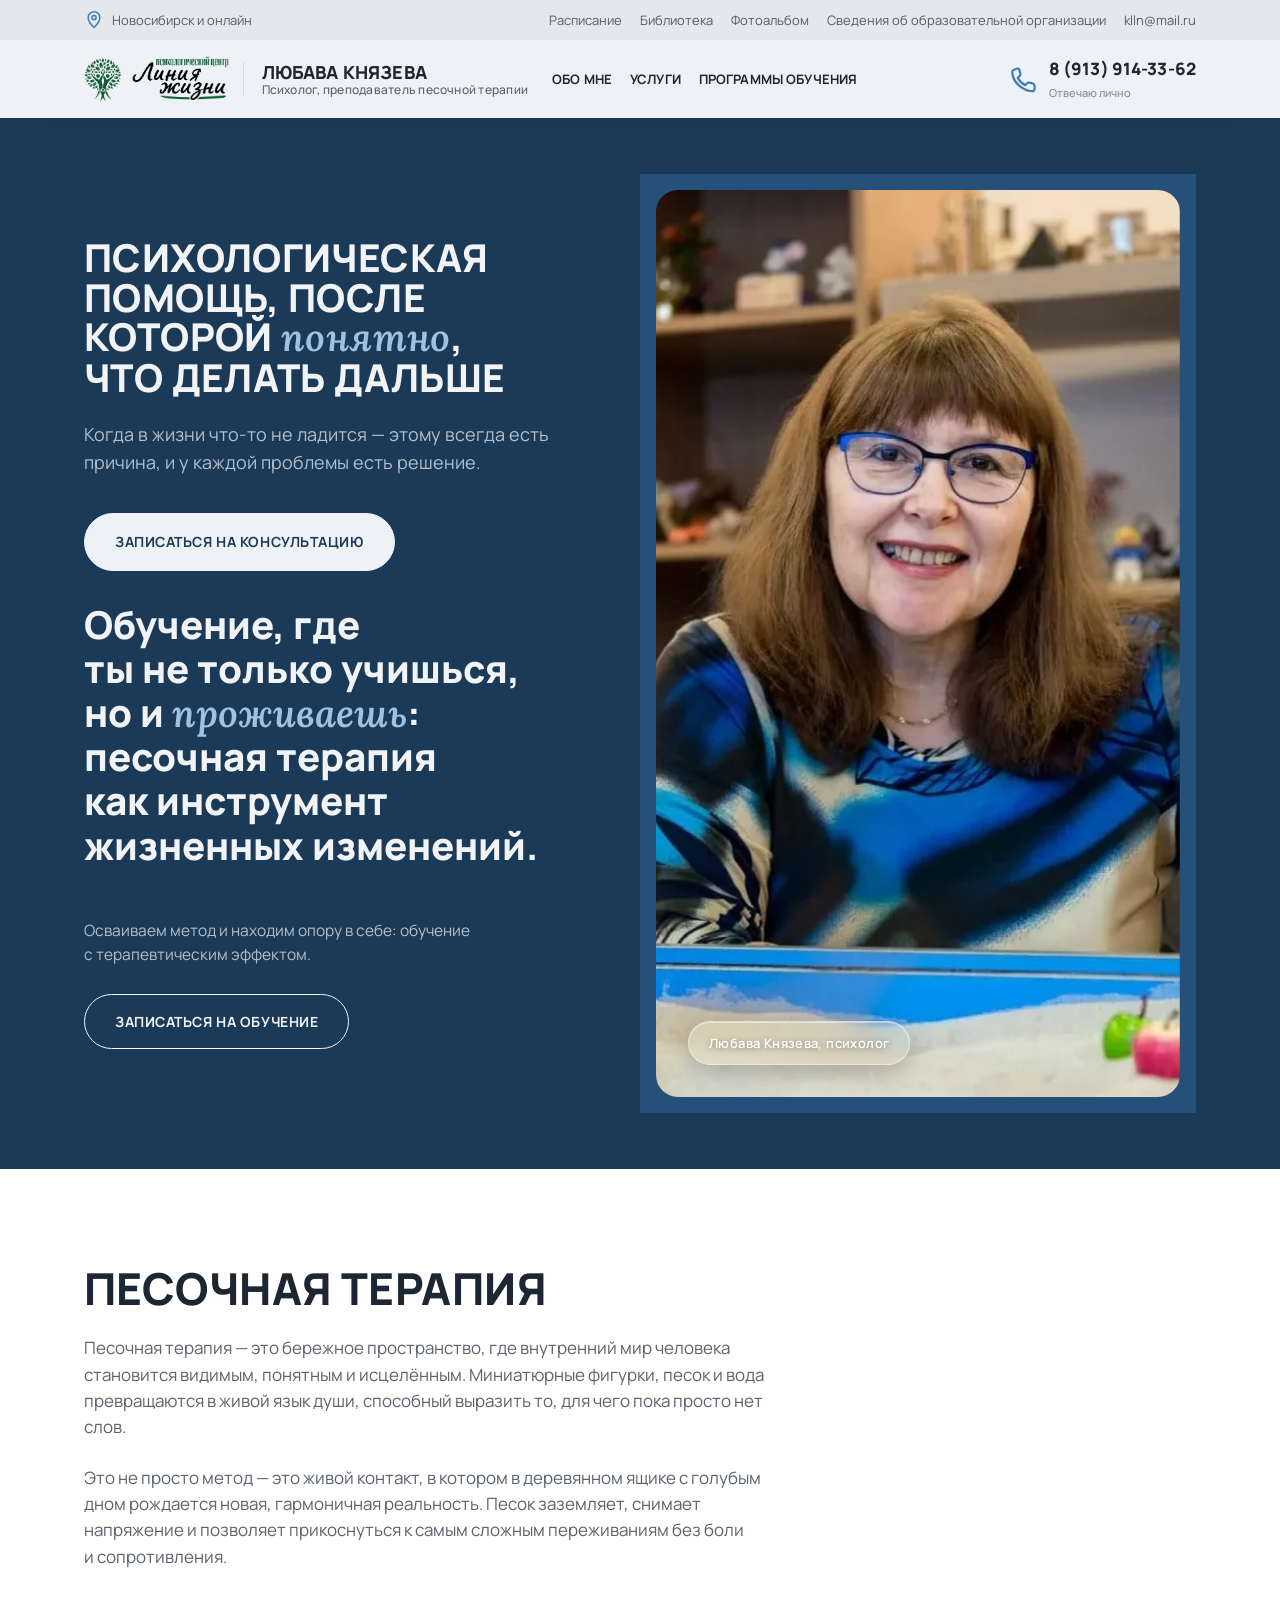
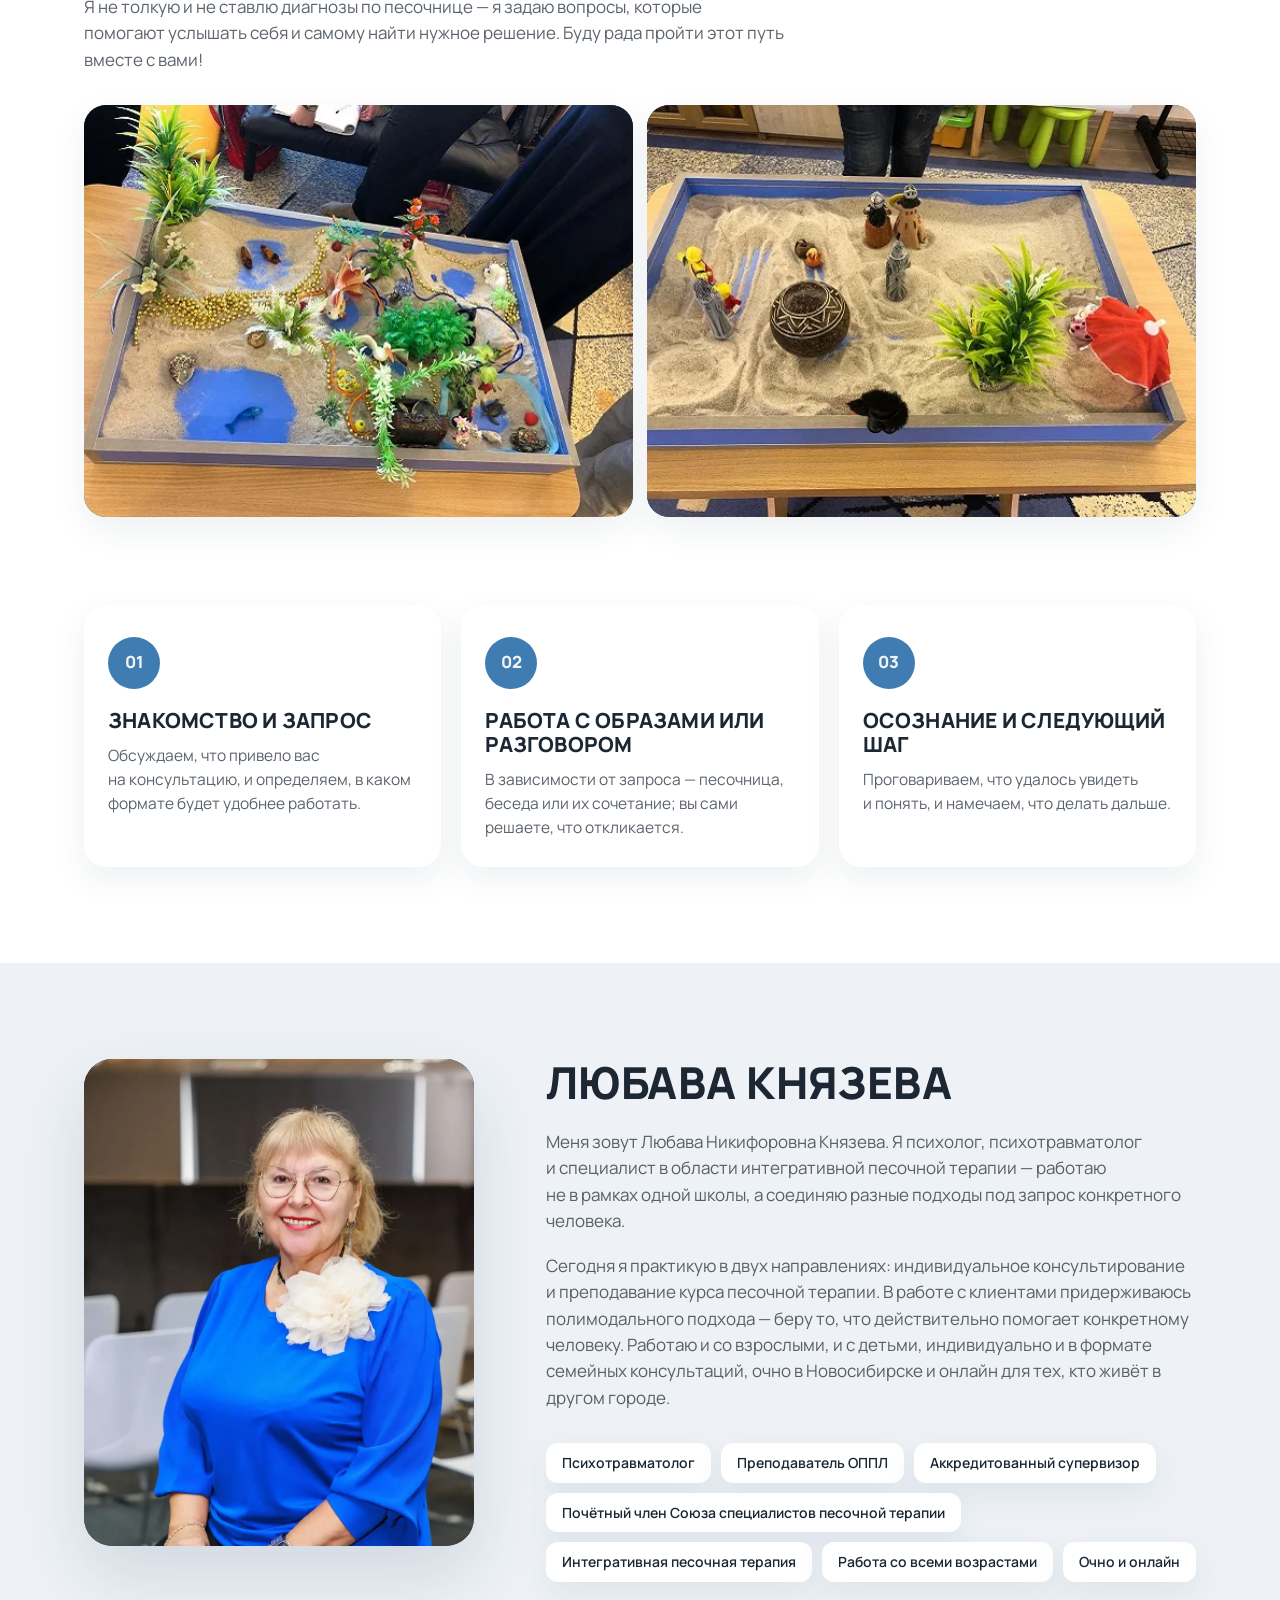
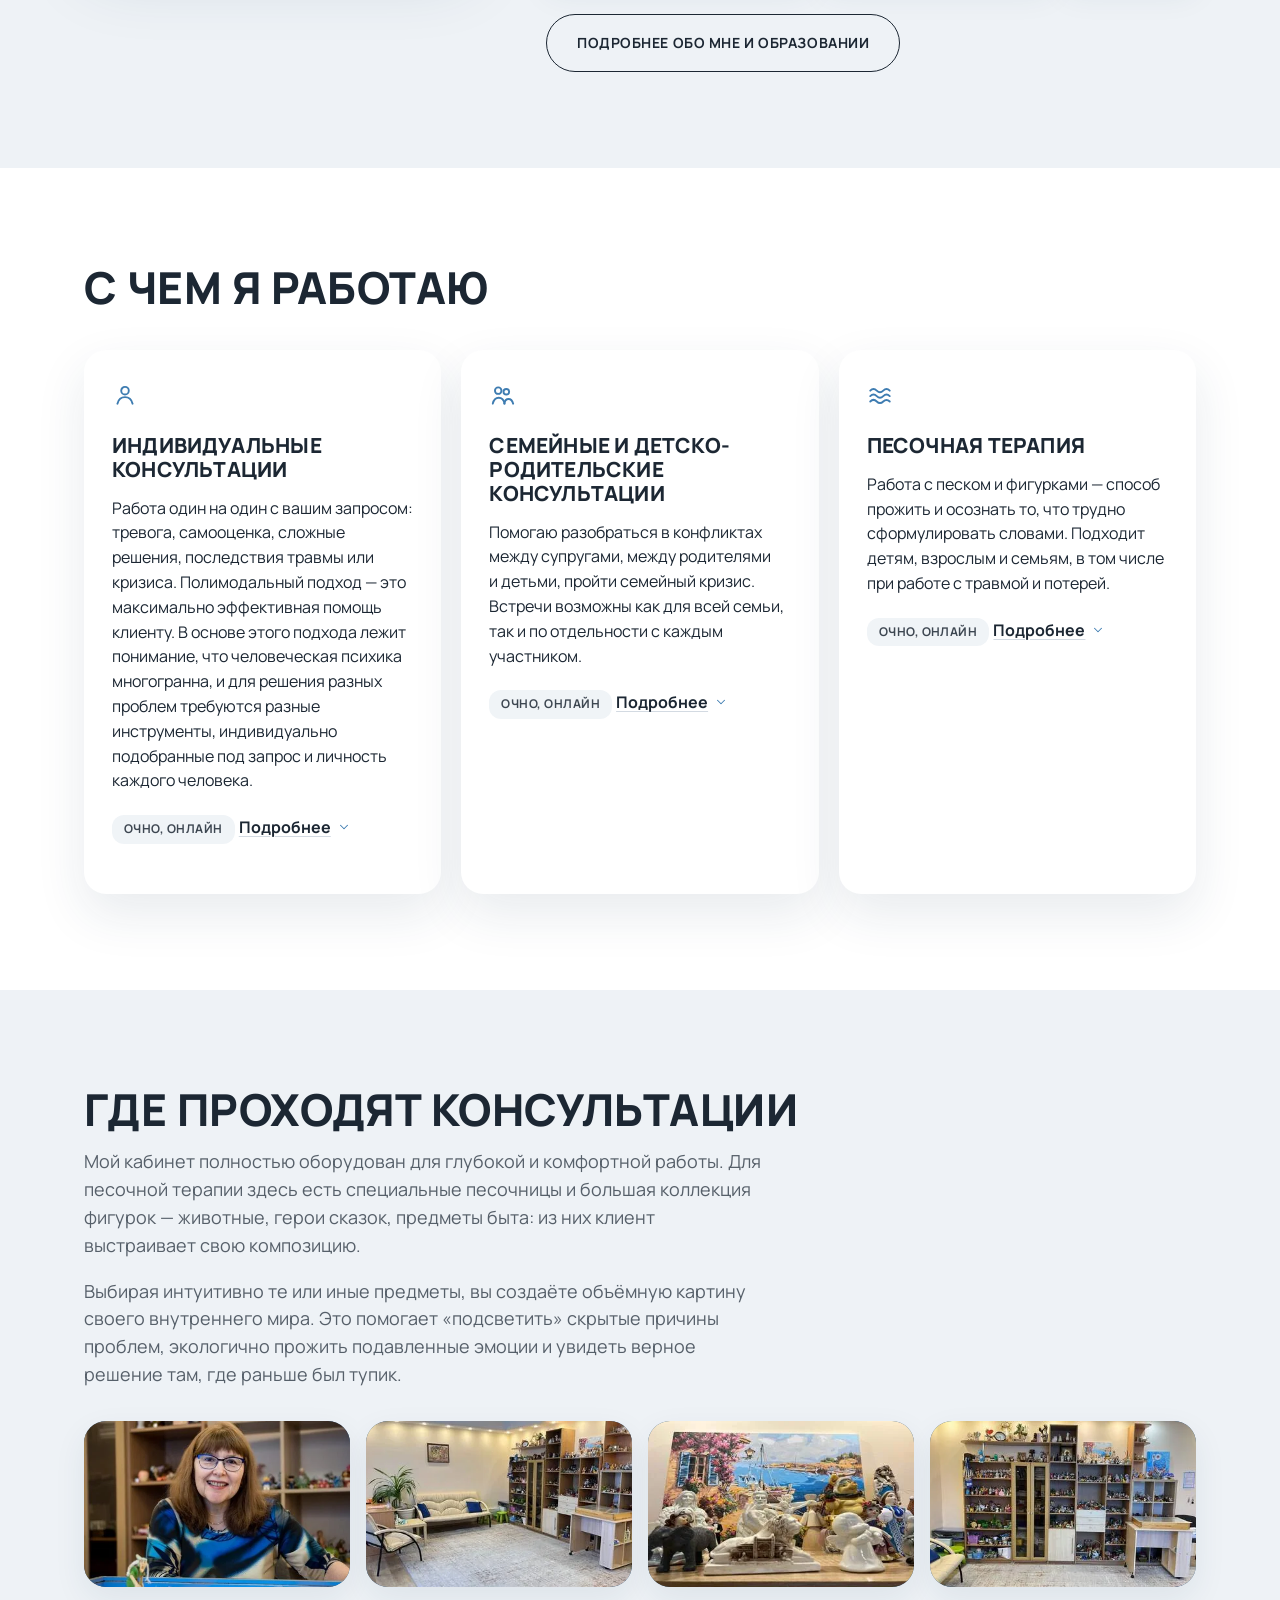
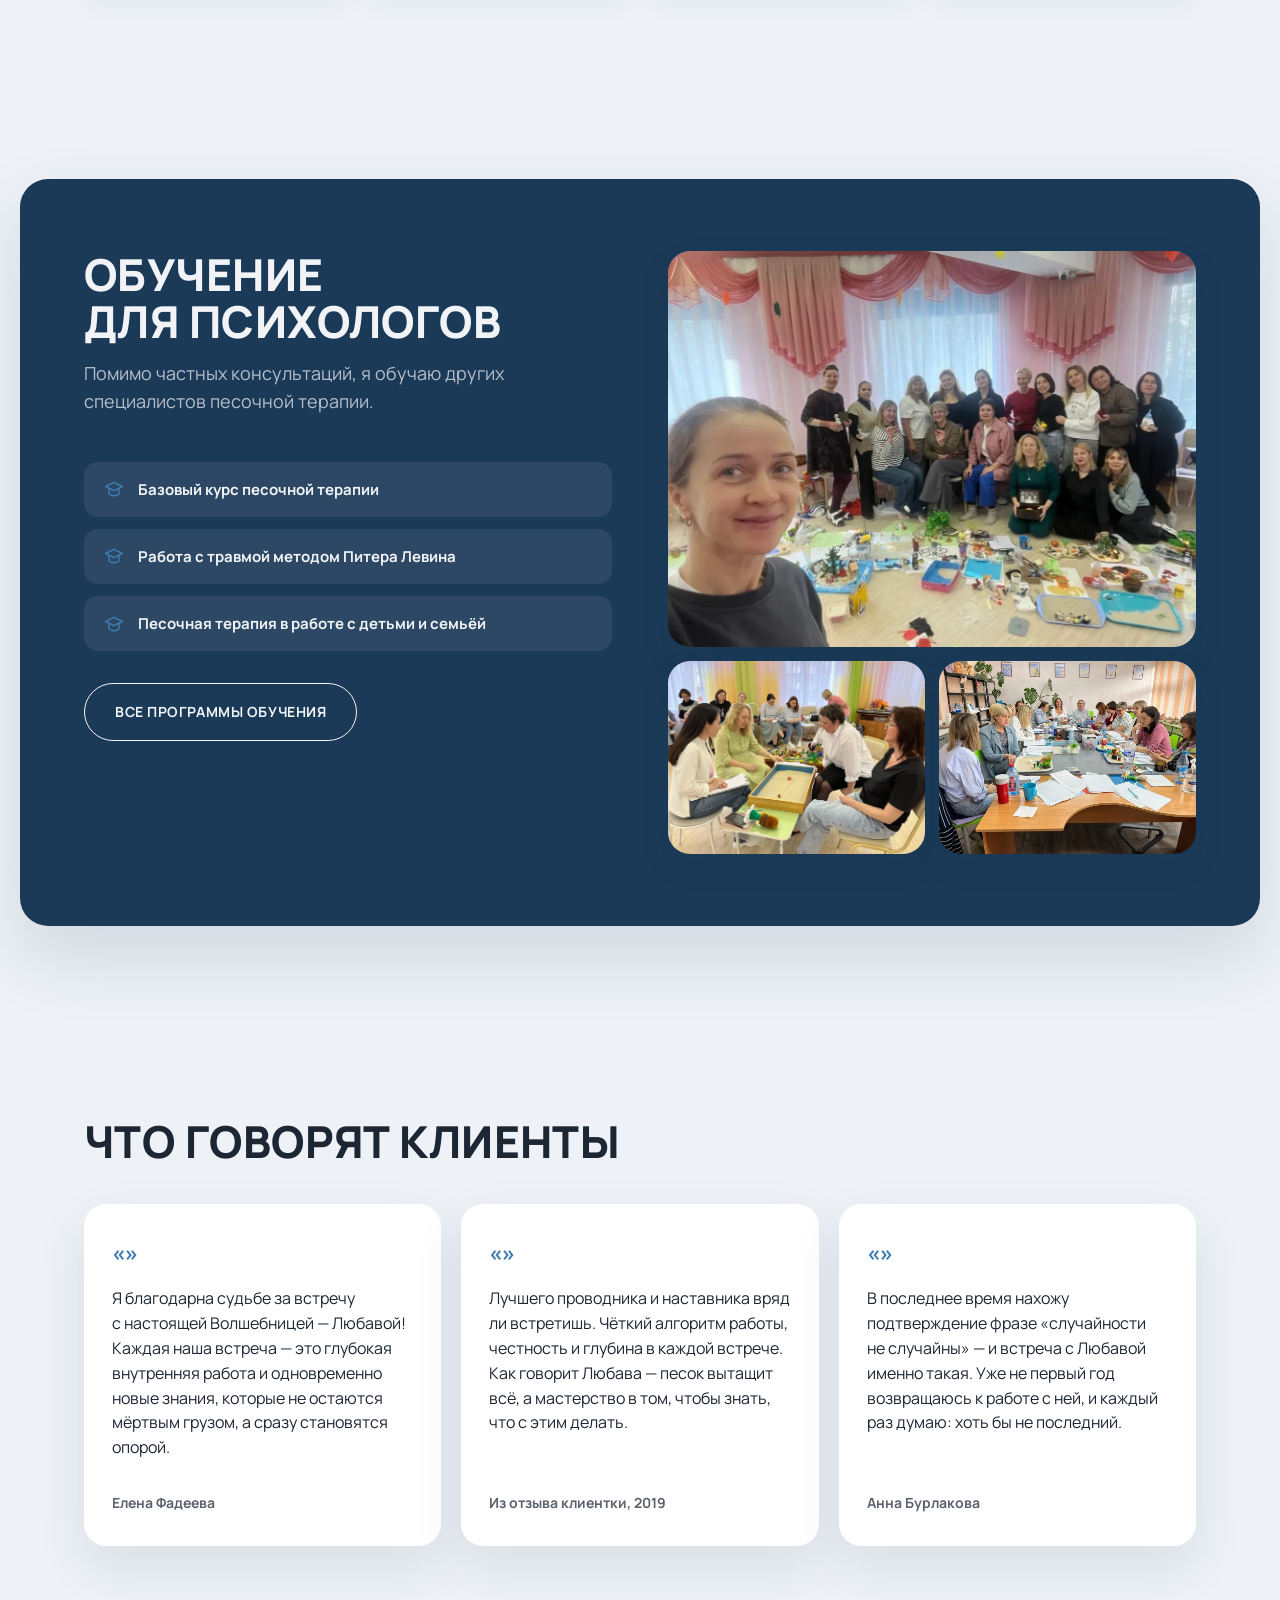
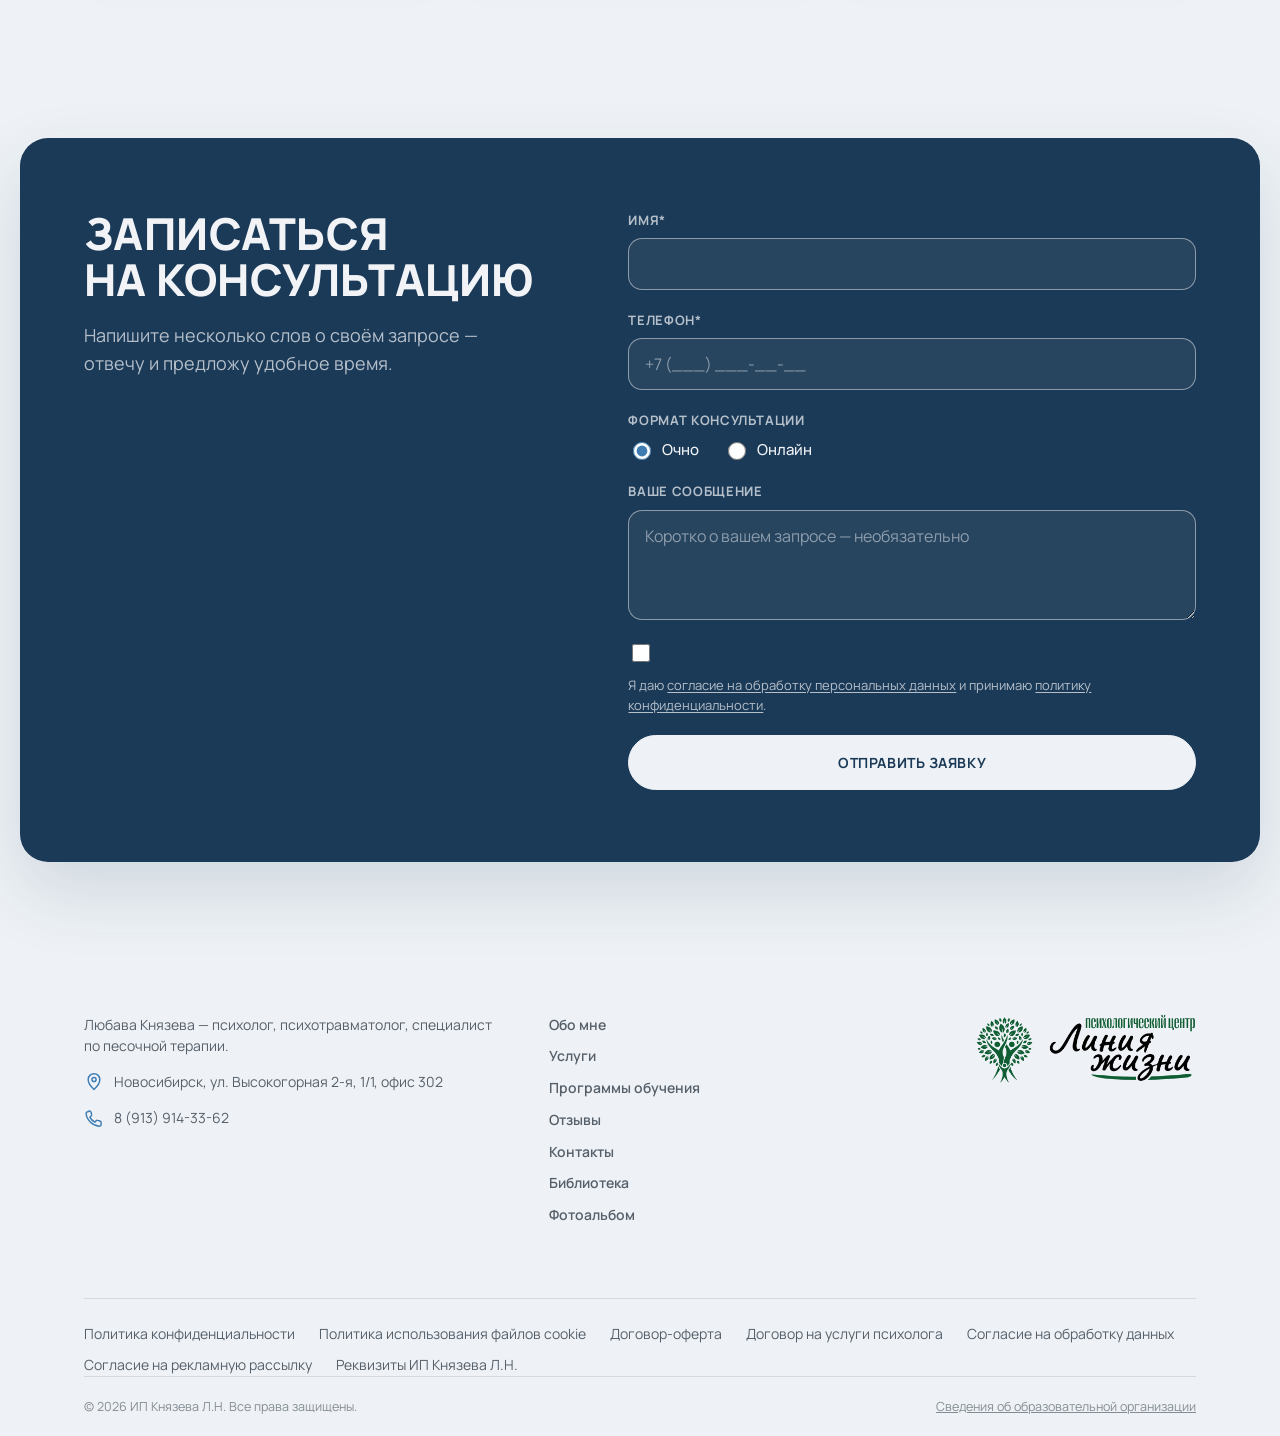
==== index.html @ 68f5318e "Фавиконка из логотипа дерева с прозрачным фоном (ico + png разных размеров, apple-touch-icon) Co-Aut" ====
<!doctype html>
<html lang="ru">
<head>
<meta charset="utf-8">
<meta name="viewport" content="width=device-width, initial-scale=1">
<link rel="icon" href="favicon.ico" sizes="any">
<link rel="icon" href="images/favicon-32.png" sizes="32x32" type="image/png">
<link rel="icon" href="images/favicon-192.png" sizes="192x192" type="image/png">
<link rel="apple-touch-icon" href="images/apple-touch-icon.png">
<title>Любава Князева — психологическая помощь в Новосибирске и онлайн</title>
<meta name="description" content="Индивидуальные и семейные консультации очно в Новосибирске и онлайн. Психолог, психотравматолог, при необходимости — песочная терапия.">
<link rel="preconnect" href="https://fonts.googleapis.com">
<link rel="preconnect" href="https://fonts.gstatic.com" crossorigin>
<link href="https://fonts.googleapis.com/css2?family=Manrope:wght@400;500;700;800&family=Lora:ital,wght@1,500;1,600&subset=cyrillic&display=swap" rel="stylesheet">
<link rel="stylesheet" href="styles.css?v=20261027">
</head>
<body>
<a class="skip-link" href="#main">Перейти к содержанию</a>

<header class="site-header">
  <div class="topbar">
    <div class="container">
      <span class="topbar-item"><svg class="icon icon-sm" viewBox="0 0 24 24" fill="none" stroke="currentColor" stroke-width="1.75" stroke-linecap="round" stroke-linejoin="round" aria-hidden="true"><path d="M12 21s7-6.5 7-12a7 7 0 1 0-14 0c0 5.5 7 12 7 12z"/><circle cx="12" cy="9" r="2.5"/></svg>Новосибирск и онлайн</span>
      <nav class="topbar-links" aria-label="Дополнительное меню">
        <a href="programmy-obucheniya.html#raspisanie">Расписание</a>
        <a href="biblioteka.html">Библиотека</a>
        <a href="fotoalbom.html">Фотоальбом</a>
        <a href="svedeniya-ob-obrazovatelnoy-organizacii.html">Сведения об образовательной организации</a>
        <a href="mailto:klln@mail.ru">klln@mail.ru</a>
      </nav>
    </div>
  </div>
  <div class="container">
    <div class="brand-group">
      <a class="header-logo" href="index.html" aria-label="Психологический центр «Линия жизни»"><img src="images/center-logo.webp" alt="Психологический центр «Линия жизни»" loading="lazy"></a>
      <a class="wordmark" href="obo-mne.html">
      <span class="name">Любава Князева</span>
      <span class="role">Психолог, преподаватель песочной терапии</span>
    </a>
    </div>
    <nav class="nav-links" id="nav-links">
      <a class="nav-mobile-logo" href="index.html"><img src="images/center-logo.webp" alt="Психологический центр «Линия жизни»" loading="lazy"></a>
      <a href="obo-mne.html">Обо мне</a>
      <a href="#uslugi">Услуги</a>
      <a href="programmy-obucheniya.html">Программы обучения</a>
      <a href="#otzyvy" class="nav-desktop-hide">Отзывы</a>
      <a href="kontakty.html" class="nav-desktop-hide">Контакты</a>
      <div class="nav-more">
        <span class="nav-more-title">Ещё на сайте</span>
        <a href="programmy-obucheniya.html#raspisanie">Расписание</a>
        <a href="biblioteka.html">Библиотека</a>
        <a href="fotoalbom.html">Фотоальбом</a>
        <a href="svedeniya-ob-obrazovatelnoy-organizacii.html">Сведения об образовательной организации</a>
      </div>
      <a class="nav-phone" href="tel:+79139143362"><svg class="icon nav-phone-icon" viewBox="0 0 24 24" fill="none" stroke="currentColor" stroke-width="1.75" stroke-linecap="round" stroke-linejoin="round" aria-hidden="true"><path d="M6.6 3.5c.8 0 1.6.6 1.8 1.4l.7 2.6a2 2 0 0 1-.5 2L7 11a13 13 0 0 0 6 6l1.5-1.6a2 2 0 0 1 2-.5l2.6.7c.8.2 1.4 1 1.4 1.8v2.4c0 1.2-1 2.1-2.2 2C9.9 21 3 14.1 2.6 6.7c-.1-1.2.8-2.2 2-2.2z"/></svg><span class="nav-phone-text"><span class="nav-phone-num">8 (913) 914-33-62</span><span class="nav-phone-caption">Отвечаю лично</span></span></a>
      <a class="btn btn-primary nav-cta" href="#zapis">Записаться</a>
    </nav>
    <button class="burger" aria-label="Открыть меню" aria-expanded="false"><span></span></button>
  </div>
</header>

<main id="main">

  <section class="hero">
    <div class="container">
      <div class="hero-grid">
        <div class="hero-copy hero-enter">
          <h1>Психологическая помощь, после которой <em>понятно</em>, что делать дальше</h1>
          <p class="lede">Когда в жизни что-то не ладится — этому всегда есть причина, и у каждой проблемы есть решение.</p>
          <div class="hero-actions">
            <a class="btn btn-primary" href="#zapis">Записаться на консультацию</a>
          </div>
          <p class="hero-statement hero-statement-onblock">Обучение, где ты не только учишься, но и <em>проживаешь</em>: песочная терапия как инструмент жизненных изменений.</p>
          <p class="hero-sub hero-sub-onblock">Осваиваем метод и находим опору в себе: обучение с терапевтическим эффектом.</p>
          <div class="hero-actions">
            <button type="button" class="btn btn-outline-onblock" data-popup data-mode="training">Записаться на обучение</button>
          </div>
        </div>
        <div class="hero-photo hero-enter">
          <div class="hero-photo-frame">
            <img src="images/lyubava-office-tray.webp" alt="Любава Князева — психолог, психотравматолог" width="760" height="927" fetchpriority="high">
            <div class="hero-photo-caption">Любава Князева, психолог</div>
          </div>
        </div>
      </div>
    </div>
  </section>

  <section class="bg-paper-2" id="metod">
    <div class="container">
      <div class="method-wrap">
        <div class="method-intro">
          <h2>Песочная терапия</h2>
          <p>Песочная терапия — это бережное пространство, где внутренний мир человека становится видимым, понятным и исцелённым. Миниатюрные фигурки, песок и вода превращаются в живой язык души, способный выразить то, для чего пока просто нет слов.</p>
          <p>Это не просто метод — это живой контакт, в котором в деревянном ящике с голубым дном рождается новая, гармоничная реальность. Песок заземляет, снимает напряжение и позволяет прикоснуться к самым сложным переживаниям без боли и сопротивления.</p>
          <p>Я не толкую и не ставлю диагнозы по песочнице — я задаю вопросы, которые помогают услышать себя и самому найти нужное решение. Буду рада пройти этот путь вместе с вами!</p>
          <div class="photo-pair">
            <figure class="photo-tile" style="--ar:4/3"><img src="images/sand-tray-palms.webp" alt="Песочница с деревьями, водой и фигурками — пример композиции клиента" loading="lazy"></figure>
            <figure class="photo-tile" style="--ar:4/3"><img src="images/sand-tray-figures.webp" alt="Песочная композиция с фигурками людей и животных" loading="lazy"></figure>
          </div>
        </div>
        <div class="method-steps">
          <div class="method-step">
            <span class="step-num" aria-hidden="true">01</span>
            <h3>Знакомство и запрос</h3>
            <p>Обсуждаем, что привело вас на консультацию, и определяем, в каком формате будет удобнее работать.</p>
          </div>
          <div class="method-step">
            <span class="step-num" aria-hidden="true">02</span>
            <h3>Работа с образами или разговором</h3>
            <p>В зависимости от запроса — песочница, беседа или их сочетание; вы сами решаете, что откликается.</p>
          </div>
          <div class="method-step">
            <span class="step-num" aria-hidden="true">03</span>
            <h3>Осознание и следующий шаг</h3>
            <p>Проговариваем, что удалось увидеть и понять, и намечаем, что делать дальше.</p>
          </div>
        </div>
      </div>
    </div>
  </section>

  <section class="bg-paper">
    <div class="container">
      <div class="about-split">
      <figure class="photo-card">
        <img src="images/lyubava-seated.webp" alt="Любава Князева, психолог" width="933" height="1400" loading="lazy">
      </figure>
      <div class="about-wrap">
        <h2>Любава Князева</h2>
        <p style="margin-top:24px;">Меня зовут Любава Никифоровна Князева. Я психолог, психотравматолог и специалист в области интегративной песочной терапии — работаю не в рамках одной школы, а соединяю разные подходы под запрос конкретного человека.</p>
        <p>Сегодня я практикую в двух направлениях: индивидуальное консультирование и преподавание курса песочной терапии. В работе с клиентами придерживаюсь полимодального подхода — беру то, что действительно помогает конкретному человеку. Работаю и со взрослыми, и с детьми, индивидуально и в формате семейных консультаций, очно в Новосибирске и онлайн для тех, кто живёт в другом городе.</p>
        <ul class="regalia-list">
          <li>Психотравматолог</li>
          <li>Преподаватель ОППЛ</li>
          <li>Аккредитованный супервизор</li>
          <li>Почётный член Союза специалистов песочной терапии</li>
          <li>Интегративная песочная терапия</li>
          <li>Работа со всеми возрастами</li>
          <li>Очно и онлайн</li>
        </ul>
        <a class="btn btn-outline-block" href="obo-mne.html">Подробнее обо мне и образовании</a>
      </div>
      </div>
    </div>
  </section>

  <section class="bg-paper-2" id="uslugi">
    <div class="container">
      <h2 style="margin-bottom:40px;">С чем я работаю</h2>
      <div class="cards-grid">
        <div class="card" data-accordion-item>
          <div class="card-icon"><svg class="icon" viewBox="0 0 24 24" fill="none" stroke="currentColor" stroke-width="1.75" stroke-linecap="round" stroke-linejoin="round" aria-hidden="true"><circle cx="12" cy="8" r="3.5"/><path d="M5 20c1-4 4-6 7-6s6 2 7 6"/></svg></div>
          <h3>Индивидуальные консультации</h3>
          <p>Работа один на один с вашим запросом: тревога, самооценка, сложные решения, последствия травмы или кризиса. Полимодальный подход — это максимально эффективная помощь клиенту. В основе этого подхода лежит понимание, что человеческая психика многогранна, и для решения разных проблем требуются разные инструменты, индивидуально подобранные под запрос и личность каждого человека.</p>
          <div class="card-format">Очно, онлайн</div>
          <button class="card-toggle" type="button" data-accordion-trigger aria-expanded="false" aria-controls="card-panel-1" id="card-trigger-1">
            <span data-accordion-label>Подробнее</span>
            <svg class="icon icon-sm card-toggle-chevron" viewBox="0 0 24 24" fill="none" stroke="currentColor" stroke-width="1.75" stroke-linecap="round" stroke-linejoin="round" aria-hidden="true"><polyline points="6 9 12 15 18 9"/></svg>
          </button>
          <div class="accordion-panel" id="card-panel-1" role="region" aria-labelledby="card-trigger-1">
            <div class="accordion-panel-inner">
              <p>Работаем с тем, что для вас сейчас важнее всего: разобраться в чувствах, найти выход из тупика, справиться с тревогой или принять решение, которое давно откладывается. Использую полимодальный подход — беру методы из разных направлений психотерапии (в том числе песочную терапию), а не подгоняю ваш запрос под одну схему. Первая встреча — это всегда разговор о том, что привело вас, и совместный выбор формата дальнейшей работы.</p>
              <a class="link-underline card-link" href="#zapis" data-service="Индивидуальные консультации">Записаться на эту консультацию</a>
            </div>
          </div>
        </div>
        <div class="card" data-accordion-item>
          <div class="card-icon"><svg class="icon" viewBox="0 0 24 24" fill="none" stroke="currentColor" stroke-width="1.75" stroke-linecap="round" stroke-linejoin="round" aria-hidden="true"><circle cx="8.5" cy="8" r="3"/><circle cx="16" cy="9" r="2.6"/><path d="M3.5 20c.8-3.6 3-5.5 5.5-5.5s4.7 1.9 5.5 5.5"/><path d="M14 20c.6-2.7 2-4.3 4-4.3s3.6 1.7 4.3 4.3"/></svg></div>
          <h3>Семейные и детско-родительские консультации</h3>
          <p>Помогаю разобраться в конфликтах между супругами, между родителями и детьми, пройти семейный кризис. Встречи возможны как для всей семьи, так и по отдельности с каждым участником.</p>
          <div class="card-format">Очно, онлайн</div>
          <button class="card-toggle" type="button" data-accordion-trigger aria-expanded="false" aria-controls="card-panel-2" id="card-trigger-2">
            <span data-accordion-label>Подробнее</span>
            <svg class="icon icon-sm card-toggle-chevron" viewBox="0 0 24 24" fill="none" stroke="currentColor" stroke-width="1.75" stroke-linecap="round" stroke-linejoin="round" aria-hidden="true"><polyline points="6 9 12 15 18 9"/></svg>
          </button>
          <div class="accordion-panel" id="card-panel-2" role="region" aria-labelledby="card-trigger-2">
            <div class="accordion-panel-inner">
              <p>Работаю и с парой или семьёй целиком, и по отдельности с каждым участником конфликта — в зависимости от ситуации подберём подходящий формат. Помогаю бережно разрешать конфликты: со стороны взглянуть на ситуацию, услышать друг друга и найти выход без поиска виноватых. Отдельно работаю с детско-родительскими сложностями: непониманием, протестным поведением, трудностями переходного возраста.</p>
              <a class="link-underline card-link" href="#zapis" data-service="Семейные и детско-родительские консультации">Записаться на эту консультацию</a>
            </div>
          </div>
        </div>
        <div class="card" data-accordion-item>
          <div class="card-icon"><svg class="icon" viewBox="0 0 24 24" fill="none" stroke="currentColor" stroke-width="1.75" stroke-linecap="round" stroke-linejoin="round" aria-hidden="true"><path d="M3 8c2-2 4-2 6 0s4 2 6 0 4-2 6 0"/><path d="M3 13c2-2 4-2 6 0s4 2 6 0 4-2 6 0"/><path d="M3 18c2-2 4-2 6 0s4 2 6 0 4-2 6 0"/></svg></div>
          <h3>Песочная терапия</h3>
          <p>Работа с песком и фигурками — способ прожить и осознать то, что трудно сформулировать словами. Подходит детям, взрослым и семьям, в том числе при работе с травмой и потерей.</p>
          <div class="card-format">Очно, онлайн</div>
          <button class="card-toggle" type="button" data-accordion-trigger aria-expanded="false" aria-controls="card-panel-3" id="card-trigger-3">
            <span data-accordion-label>Подробнее</span>
            <svg class="icon icon-sm card-toggle-chevron" viewBox="0 0 24 24" fill="none" stroke="currentColor" stroke-width="1.75" stroke-linecap="round" stroke-linejoin="round" aria-hidden="true"><polyline points="6 9 12 15 18 9"/></svg>
          </button>
          <div class="accordion-panel" id="card-panel-3" role="region" aria-labelledby="card-trigger-3">
            <div class="accordion-panel-inner">
              <p>Интегративная песочная терапия — метод, в котором я работаю много лет и которому обучаю других специалистов. Песочница — это не просто инструмент, а безопасное пространство, где ваши внутренние переживания, тревоги и скрытые ресурсы обретают видимую форму. То, что сложно выразить словами, легко и естественно «оживает» в песке. Работа с образами и миниатюрами позволяет мягко обойти психологические защиты, бережно прикоснуться к самым глубоким травмам и найти экологичный выход из кризиса.</p>
              <a class="link-underline card-link" href="#zapis" data-service="Песочная терапия">Записаться на эту консультацию</a>
            </div>
          </div>
        </div>
      </div>
    </div>
  </section>

  <section class="bg-paper" id="kabinet">
    <div class="container">
      <div class="gallery-head">
        <h2>Где проходят консультации</h2>
        <p class="section-lede">Мой кабинет полностью оборудован для глубокой и комфортной работы. Для песочной терапии здесь есть специальные песочницы и большая коллекция фигурок — животные, герои сказок, предметы быта: из них клиент выстраивает свою композицию.</p>
        <p class="section-lede">Выбирая интуитивно те или иные предметы, вы создаёте объёмную картину своего внутреннего мира. Это помогает «подсветить» скрытые причины проблем, экологично прожить подавленные эмоции и увидеть верное решение там, где раньше был тупик.</p>
      </div>
      <div class="photo-gallery photo-gallery--4">
        <figure class="photo-tile" style="--ar:16/10"><img src="images/cabinet-lyubava.webp" alt="Любава Князева в кабинете рядом с песочницей" loading="lazy"></figure>
        <figure class="photo-tile" style="--ar:16/10"><img src="images/cabinet-1.webp" alt="Кабинет психолога с полками, диваном и коллекцией фигурок" loading="lazy"></figure>
        <figure class="photo-tile" style="--ar:16/10"><img src="images/cabinet-figures.webp" alt="Фигурки для песочной терапии на фоне картины" loading="lazy"></figure>
        <figure class="photo-tile" style="--ar:16/10"><img src="images/cabinet-2.webp" alt="Стеллаж с фигурками для песочной терапии" loading="lazy"></figure>
      </div>
    </div>
  </section>

  <section class="bg-block" id="obuchenie">
    <div class="container">
      <div class="teach-wrap">
        <div class="teach-main">
          <h2>Обучение для психологов</h2>
          <p class="teach-lede">Помимо частных консультаций, я обучаю других специалистов песочной терапии.</p>
          <ul class="teach-list">
            <li class="teach-item"><svg class="icon icon-sm" viewBox="0 0 24 24" fill="none" stroke="currentColor" stroke-width="1.75" stroke-linecap="round" stroke-linejoin="round" aria-hidden="true"><path d="M12 4 2 9l10 5 10-5z"/><path d="M6 11.5V17c0 1.5 2.7 3 6 3s6-1.5 6-3v-5.5"/></svg><span>Базовый курс песочной терапии</span></li>
            <li class="teach-item"><svg class="icon icon-sm" viewBox="0 0 24 24" fill="none" stroke="currentColor" stroke-width="1.75" stroke-linecap="round" stroke-linejoin="round" aria-hidden="true"><path d="M12 4 2 9l10 5 10-5z"/><path d="M6 11.5V17c0 1.5 2.7 3 6 3s6-1.5 6-3v-5.5"/></svg><span>Работа с травмой методом Питера Левина</span></li>
            <li class="teach-item"><svg class="icon icon-sm" viewBox="0 0 24 24" fill="none" stroke="currentColor" stroke-width="1.75" stroke-linecap="round" stroke-linejoin="round" aria-hidden="true"><path d="M12 4 2 9l10 5 10-5z"/><path d="M6 11.5V17c0 1.5 2.7 3 6 3s6-1.5 6-3v-5.5"/></svg><span>Песочная терапия в работе с детьми и семьёй</span></li>
          </ul>
          <a class="btn btn-outline-onblock" href="programmy-obucheniya.html">Все программы обучения</a>
        </div>
        <div class="teach-gallery">
          <figure class="photo-tile teach-gallery-main" style="--ar:4/3"><img src="images/class-group-selfie.webp" alt="Группа на обучении песочной терапии" loading="lazy"></figure>
          <figure class="photo-tile" style="--ar:4/3"><img src="images/class-group-tray.webp" alt="Разбор случая в песочнице в малой группе" loading="lazy"></figure>
          <figure class="photo-tile" style="--ar:4/3"><img src="images/class-group-table.webp" alt="Обсуждение за общим столом на занятии" loading="lazy"></figure>
        </div>
      </div>
    </div>
  </section>

  <section class="bg-paper" id="otzyvy">
    <div class="container">
      <h2 style="margin-bottom:40px;">Что говорят клиенты</h2>
      <div class="testi-grid">
        <div class="testi-card">
          <span class="testi-quote-mark" aria-hidden="true">«»</span>
          <p class="testi-text">Я благодарна судьбе за встречу с настоящей Волшебницей — Любавой! Каждая наша встреча — это глубокая внутренняя работа и одновременно новые знания, которые не остаются мёртвым грузом, а сразу становятся опорой.</p>
          <p class="testi-author">Елена Фадеева</p>
        </div>
        <div class="testi-card">
          <span class="testi-quote-mark" aria-hidden="true">«»</span>
          <p class="testi-text">Лучшего проводника и наставника вряд ли встретишь. Чёткий алгоритм работы, честность и глубина в каждой встрече. Как говорит Любава — песок вытащит всё, а мастерство в том, чтобы знать, что с этим делать.</p>
          <p class="testi-author">Из отзыва клиентки, 2019</p>
        </div>
        <div class="testi-card">
          <span class="testi-quote-mark" aria-hidden="true">«»</span>
          <p class="testi-text">В последнее время нахожу подтверждение фразе «случайности не случайны» — и встреча с Любавой именно такая. Уже не первый год возвращаюсь к работе с ней, и каждый раз думаю: хоть бы не последний.</p>
          <p class="testi-author">Анна Бурлакова</p>
        </div>
      </div>
    </div>
  </section>

  <section class="bg-block" id="zapis">
    <div class="container">
      <div class="form-wrap">
        <div>
          <h2>Записаться на консультацию</h2>
          <p style="margin-top:20px;max-width:40ch;">Напишите несколько слов о своём запросе — отвечу и предложу удобное время.</p>
        </div>
        <div>
          <form class="booking-form" id="booking-form" novalidate>
            <div class="field">
              <label for="f-name">Имя*</label>
              <input type="text" id="f-name" name="name" required autocomplete="name">
            </div>
            <div class="field">
              <label for="f-phone">Телефон*</label>
              <input type="tel" id="f-phone" name="phone" required>
            </div>
            <input type="hidden" name="service" value="">
            <div class="field">
              <label>Формат консультации</label>
              <div class="radio-row">
                <label><input type="radio" name="format" value="Очно" checked> Очно</label>
                <label><input type="radio" name="format" value="Онлайн"> Онлайн</label>
              </div>
            </div>
            <div class="field">
              <label for="f-message">Ваше сообщение</label>
              <textarea id="f-message" name="message" placeholder="Коротко о вашем запросе — необязательно"></textarea>
            </div>
            <div class="consent-row">
              <input type="checkbox" id="f-consent" name="consent" required>
              <label for="f-consent">Я даю <a href="soglasie-obrabotka-dannyh.html" target="_blank" rel="noopener">согласие на обработку персональных данных</a> и принимаю <a href="politika-konfidencialnosti.html" target="_blank" rel="noopener">политику конфиденциальности</a>.</label>
            </div>
            <button type="submit" class="btn btn-primary">Отправить заявку</button>
          </form>
          <div class="form-success" id="form-success">Спасибо, заявка отправлена! Я свяжусь с вами в ближайшее время.</div>
        </div>
      </div>
    </div>
  </section>

</main>

<footer class="site-footer">
  <div class="container">
    <div class="footer-grid">
      <div>
        <p>Любава Князева — психолог, психотравматолог, специалист по песочной терапии.</p>
        <p class="footer-contact-row"><svg class="icon icon-sm" viewBox="0 0 24 24" fill="none" stroke="currentColor" stroke-width="1.75" stroke-linecap="round" stroke-linejoin="round" aria-hidden="true"><path d="M12 21s7-6.5 7-12a7 7 0 1 0-14 0c0 5.5 7 12 7 12z"/><circle cx="12" cy="9" r="2.5"/></svg><span>Новосибирск, ул. Высокогорная 2-я, 1/1, офис 302</span></p>
        <p class="footer-contact-row"><svg class="icon icon-sm" viewBox="0 0 24 24" fill="none" stroke="currentColor" stroke-width="1.75" stroke-linecap="round" stroke-linejoin="round" aria-hidden="true"><path d="M6.6 3.5c.8 0 1.6.6 1.8 1.4l.7 2.6a2 2 0 0 1-.5 2L7 11a13 13 0 0 0 6 6l1.5-1.6a2 2 0 0 1 2-.5l2.6.7c.8.2 1.4 1 1.4 1.8v2.4c0 1.2-1 2.1-2.2 2C9.9 21 3 14.1 2.6 6.7c-.1-1.2.8-2.2 2-2.2z"/></svg><a href="tel:+79139143362">8 (913) 914-33-62</a></p>
      </div>
      <nav class="footer-nav">
        <a href="obo-mne.html">Обо мне</a>
        <a href="index.html#uslugi">Услуги</a>
        <a href="programmy-obucheniya.html">Программы обучения</a>
        <a href="index.html#otzyvy">Отзывы</a>
        <a href="kontakty.html">Контакты</a>
        <a href="biblioteka.html">Библиотека</a>
        <a href="fotoalbom.html">Фотоальбом</a>
      </nav>
      <div class="footer-logo"><a href="obo-mne.html"><img src="images/center-logo.webp" alt="Психологический центр «Линия жизни»" loading="lazy"></a></div>
    </div>
    <div class="footer-legal"><a href="politika-konfidencialnosti.html">Политика конфиденциальности</a><a href="politika-cookie.html">Политика использования файлов cookie</a><a href="dogovor-oferta.html">Договор-оферта</a><a href="dogovor-uslugi-psihologa.html">Договор на услуги психолога</a><a href="soglasie-obrabotka-dannyh.html">Согласие на обработку данных</a><a href="soglasie-reklamnaya-rassylka.html">Согласие на рекламную рассылку</a><a href="rekvizity.html">Реквизиты ИП Князева Л.Н.</a></div>
    <div class="footer-bottom">
      <span>© 2026 ИП Князева Л.Н. Все права защищены.</span>
      <a href="svedeniya-ob-obrazovatelnoy-organizacii.html">Сведения об образовательной организации</a>
    </div>
  </div>
</footer>

<script src="script.js?v=20261027"></script>
</body>
</html>
---- styles.css ----
/* ============================================
   Любава Князева — психолог. Общие стили сайта.
   Мягкая система: крупные скругления, рассеянные
   тени как основной приём глубины, воздушные отступы.
   (по референсу — лендинг «Трансформационная
   программа», мягкая пыльно-голубая палитра)
   ============================================ */

:root{
  --ink: #1C2733;
  --ink-70: rgba(28,39,51,.72);
  --ink-50: rgba(28,39,51,.5);
  --paper: #EEF2F6;
  --paper-2: #FFFFFF;
  --block: #1B3A57;
  --block-2: #24507A;
  --line: #D3DAE2;
  --accent: #3E7CB1;
  --accent-dark: #2C5A82;
  --on-block: #F1F3F6;
  --on-block-70: rgba(241,243,246,.72);
  --on-block-50: rgba(241,243,246,.5);

  --font-body: "Manrope", "Segoe UI", sans-serif;
  --font-accent: "Lora", "Georgia", serif;

  --container: 1240px;
  --pad: 5vw;

  /* radii */
  --r-lg: 28px;
  --r-md: 22px;
  --r-sm: 14px;
  --r-xs: 12px;
  --r-pill: 999px;

  /* shadows: soft, diffuse — main depth cue instead of hairline borders */
  --shadow-sm: 0 12px 32px rgba(27,58,87,.08);
  --shadow-md: 0 20px 50px rgba(27,58,87,.10);
  --shadow-md-hover: 0 24px 60px rgba(27,58,87,.16);
  --shadow-lg: 0 30px 70px rgba(27,58,87,.14);
}

@media (min-width: 1024px){
  :root{ --pad: 64px; }
}
@media (min-width: 1440px){
  :root{ --pad: 80px; }
}

*, *::before, *::after{ box-sizing: border-box; }

html{ scroll-behavior: smooth; overflow-x: clip; }
body{ overflow-x: clip; }
@media (prefers-reduced-motion: reduce){
  html{ scroll-behavior: auto; }
}

body{
  margin: 0;
  font-family: var(--font-body);
  font-weight: 400;
  font-size: 17px;
  line-height: 1.55;
  color: var(--ink-70);
  background: var(--paper);
  -webkit-font-smoothing: antialiased;
}

@media (min-width: 1024px){
  body{ font-size: 18px; }
}

img{ max-width: 100%; display: block; }

h1, h2, h3, h4{
  font-family: var(--font-body);
  color: var(--ink);
  margin: 0;
  font-weight: 800;
  text-transform: uppercase;
  /* Whole words wrap normally; a word only ever breaks mid-word (no
     hyphen mark inserted) as an absolute last resort, when it's too
     wide to fit the line on its own — never routine hyphenation. */
  overflow-wrap: break-word;
  word-break: normal;
  hyphens: none;
}

h1{
  font-size: clamp(2.3rem, 1.1rem + 4.4vw, 4.2rem);
  line-height: 1.03;
  letter-spacing: 0.01em;
}

h2{
  font-size: clamp(1.9rem, 1.2rem + 2.3vw, 2.75rem);
  line-height: 1.05;
  letter-spacing: 0.01em;
}

h3{
  font-size: 1.3rem;
  line-height: 1.15;
  letter-spacing: 0.01em;
}

/* On narrow phones the vw-based clamps above can force a single long
   uppercase word (e.g. "ПРОФЕССИОНАЛЬНОЕ") wider than the line, which
   makes overflow-wrap break it mid-word. Give h1/h2 more headroom to
   shrink there so whole words keep wrapping as whole words. */
@media (max-width: 420px){
  h1{ font-size: clamp(1.9rem, 1.3rem + 3.6vw, 4.2rem); }
  h2{ font-size: clamp(1.55rem, 1.05rem + 2vw, 2.75rem); }
}

p{ margin: 0 0 1em; }
p:last-child{ margin-bottom: 0; }

a{ color: inherit; }

.container{
  max-width: var(--container);
  margin: 0 auto;
  padding-left: var(--pad);
  padding-right: var(--pad);
}

section{
  padding: 56px 0;
}
@media (min-width: 1024px){
  section{ padding: 96px 0; }
}

.bg-paper{ background: var(--paper); }
.bg-paper-2{ background: var(--paper-2); }
.bg-block{ background: var(--block); color: var(--on-block); }

/* Sections that read as a big rounded card floating on the page
   background, rather than an edge-to-edge colored block. */
#zapis.bg-block,
#obuchenie.bg-block{
  background: var(--paper);
  color: var(--ink-70);
}
#zapis .container,
#obuchenie .container{
  background: var(--block);
  color: var(--on-block);
  border-radius: var(--r-lg);
  padding-top: 56px;
  padding-bottom: 56px;
  box-shadow: var(--shadow-lg);
}
@media (min-width: 1024px){
  #zapis .container,
  #obuchenie .container{ padding-top: 72px; padding-bottom: 72px; }
}

hr.hairline{
  border: none;
  border-top: 1px solid var(--line);
  margin: 0;
}

/* ---------- Buttons ---------- */
.btn{
  display: inline-flex;
  align-items: center;
  justify-content: center;
  gap: 8px;
  font-family: var(--font-body);
  font-weight: 700;
  font-size: 14px;
  text-transform: uppercase;
  letter-spacing: .04em;
  padding: 17px 30px;
  border-radius: var(--r-pill);
  border: 1px solid transparent;
  cursor: pointer;
  text-decoration: none;
  transition: background 150ms ease, color 150ms ease, border-color 150ms ease;
  white-space: nowrap;
}
.btn:focus-visible{ outline: 3px solid var(--accent); outline-offset: 2px; }

.btn-primary{
  background: var(--block);
  color: var(--paper);
  border-color: var(--block);
}
.btn-primary:hover{ background: var(--ink); border-color: var(--ink); }
.hero-copy .btn-primary,
.bg-block .btn-primary{
  background: var(--paper);
  color: var(--block);
  border-color: var(--paper);
}
.hero-copy .btn-primary:hover,
.bg-block .btn-primary:hover{ background: var(--line); border-color: var(--line); }

.btn-outline-block{
  background: transparent;
  color: var(--ink);
  border-color: var(--ink);
}
.btn-outline-block:hover{ background: var(--ink); color: var(--paper); }

.btn-outline-onblock{
  background: transparent;
  color: var(--on-block);
  border-color: var(--on-block);
}
.btn-outline-onblock:hover{ background: var(--on-block); color: var(--block); }

.link-underline{
  font-weight: 700;
  color: var(--ink);
  text-decoration: underline;
  text-underline-offset: 3px;
  text-decoration-color: var(--line);
  transition: text-decoration-color 150ms ease, color 150ms ease;
}
.link-underline:hover{ text-decoration-color: currentColor; color: var(--accent-dark); }

/* ---------- Icons ----------
   Simple inline-SVG line icons, one stroke weight and one rounding
   style everywhere (see <svg> markup) so they read as a single set. */
.icon{
  flex: none;
  width: 26px;
  height: 26px;
  stroke: var(--accent);
  fill: none;
}
.icon-sm{ width: 20px; height: 20px; }
.icon-onblock{ stroke: var(--on-block); }
.icon-ink{ stroke: var(--ink); }

/* ---------- Header ---------- */
.site-header{
  position: sticky;
  top: 0;
  z-index: 100;
  width: 100%;
  background: var(--paper);
  box-shadow: 0 12px 28px rgba(27,58,87,.06);
}
.site-header .container{
  display: flex;
  align-items: center;
  justify-content: space-between;
  gap: 24px;
  padding-top: 16px;
  padding-bottom: 16px;
}
.wordmark{
  text-decoration: none;
  color: var(--ink);
  line-height: 1.15;
}
.wordmark .name{
  display: block;
  font-family: var(--font-body);
  font-weight: 800;
  text-transform: uppercase;
  letter-spacing: .01em;
  font-size: 18px;
}
.wordmark .role{
  display: block;
  font-family: var(--font-body);
  font-size: 12px;
  color: var(--ink-70);
  letter-spacing: .02em;
  text-transform: none;
  font-weight: 500;
}

.nav-links{
  display: flex;
  align-items: center;
  gap: 18px;
}
.nav-links a:not(.btn){
  text-decoration: none;
  font-weight: 700;
  font-size: 13px;
  text-transform: uppercase;
  letter-spacing: .01em;
  color: var(--ink);
  border-bottom: 1px solid transparent;
  transition: border-color 150ms ease, color 150ms ease;
  white-space: nowrap;
}
.nav-links a:not(.btn):hover{ border-color: var(--accent); color: var(--accent-dark); }

.nav-phone{
  white-space: nowrap;
  text-transform: none !important;
}

.nav-legal{
  font-size: 12px !important;
  font-weight: 500 !important;
  text-transform: none !important;
  color: var(--ink-70) !important;
  letter-spacing: 0 !important;
  white-space: nowrap !important;
}

.burger{
  display: none;
  flex-direction: column;
  background: none;
  border: none;
  cursor: pointer;
  width: 44px;
  height: 44px;
  padding: 0;
  align-items: center;
  justify-content: center;
}
.burger span,
.burger::before,
.burger::after{
  content: "";
  display: block;
  width: 24px;
  height: 2px;
  background: var(--ink);
  transition: transform 200ms ease, opacity 200ms ease;
}
.burger span{ margin: 6px 0; }
.burger[aria-expanded="true"]::before{ transform: translateY(8px) rotate(45deg); }
.burger[aria-expanded="true"] span{ opacity: 0; }
.burger[aria-expanded="true"]::after{ transform: translateY(-8px) rotate(-45deg); }

@media (max-width: 1279px){
  .burger{ display: inline-flex; }
  .nav-links{
    position: fixed;
    inset: 0 0 0 auto;
    width: min(320px, 84vw);
    height: 100vh;
    background: var(--paper);
    border-left: 1px solid var(--line);
    flex-direction: column;
    align-items: flex-start;
    justify-content: center;
    gap: 28px;
    padding: 40px var(--pad);
    transform: translateX(100%);
    visibility: hidden;
    transition: transform 250ms ease, visibility 0s linear 250ms;
    z-index: 101;
  }
  .nav-links.is-open{ transform: translateX(0); visibility: visible; transition: transform 250ms ease; }
  .burger{ position: relative; z-index: 102; }
  .nav-links a.btn{ width: 100%; }
}

/* ---------- Hero ----------
   Background bleeds full-width (edge to edge); the content grid inside
   stays aligned to the same .container width as every other section
   — no floating "card" for the whole hero, only the photo placeholder
   keeps its own rounded inset treatment. */
.hero{ padding-top: 40px; padding-bottom: 40px; background: var(--block); }
@media (min-width: 1024px){ .hero{ padding-top: 56px; padding-bottom: 56px; } }
.hero-grid{
  display: grid;
  grid-template-columns: 1fr;
}
.hero-grid > *{ min-width: 0; }
@media (min-width: 1024px){
  .hero-grid{
    grid-template-columns: 1fr 1fr;
    min-height: 600px;
  }
}
.hero-copy{
  /* left padding is 0 on purpose: .hero-copy already sits inside
     .container, which supplies the left inset. Adding var(--pad) here
     too double-indented the headline past the header wordmark and the
     cards below it. */
  background: var(--block);
  color: var(--on-block);
  padding: 48px 24px 44px 0;
  display: flex;
  flex-direction: column;
  justify-content: center;
}
@media (min-width: 1024px){
  .hero-copy{ padding: 64px 48px 64px 0; }
}
.hero-copy h1{
  color: var(--on-block);
  margin-bottom: 24px;
  /* narrower than the page h1 scale: this heading lives in a half-width
     column once the hero splits into two, so the global vw-based clamp
     (sized for full-width headings) was forcing long words to break
     mid-word. */
  font-size: clamp(1.6rem, 0.9rem + 2vw, 2.4rem);
}
.hero-copy h1 em,
.hero-copy h1 .accent-serif{
  display: inline;
  font-family: var(--font-accent);
  font-style: italic;
  font-weight: 600;
  text-transform: none;
  color: #9FC2E0;
}
.hero-copy .lede{
  font-size: 18px;
  color: var(--on-block-70);
  max-width: 46ch;
  margin-bottom: 36px;
}
.hero-actions{
  display: flex;
  flex-wrap: wrap;
  align-items: center;
  gap: 16px;
}

.hero-photo{
  position: relative;
  background: var(--block-2);
  min-height: 320px;
  display: flex;
  align-items: stretch;
}
.hero-photo-placeholder{
  flex: 1;
  margin: 16px;
  border-radius: var(--r-md);
  overflow: hidden;
  position: relative;
  display: flex;
  flex-direction: column;
  background:
    radial-gradient(circle at 25% 20%, rgba(159,194,224,.55), transparent 55%),
    radial-gradient(circle at 80% 75%, rgba(62,124,177,.5), transparent 60%),
    radial-gradient(circle at 55% 50%, rgba(36,80,122,.9), rgba(27,58,87,.95) 70%);
}
.hero-photo-placeholder::before{
  content: "";
  position: absolute;
  inset: -20%;
  background: radial-gradient(circle at 40% 30%, rgba(255,255,255,.18), transparent 50%);
  filter: blur(30px);
  pointer-events: none;
}
.hero-photo-frame{
  flex: 1;
  margin: 16px;
  border-radius: var(--r-md);
  overflow: hidden;
  position: relative;
  min-height: 420px;
}
.hero-photo-frame img{
  position: absolute;
  inset: 0;
  width: 100%;
  height: 100%;
  object-fit: cover;
  object-position: 50% 18%;
}
.hero-photo-glyph{
  flex: 1;
  display: flex;
  align-items: center;
  justify-content: center;
  font-family: var(--font-accent);
  font-style: italic;
  font-weight: 600;
  font-size: clamp(6rem, 4rem + 8vw, 11rem);
  line-height: 1;
  color: transparent;
  -webkit-text-stroke: 2px var(--on-block-50);
}
.hero-photo-caption{
  position: absolute;
  left: 32px;
  right: 32px;
  bottom: 32px;
  border-radius: var(--r-pill);
  padding: 10px 18px;
  font-size: 12px;
  letter-spacing: .03em;
  color: var(--on-block);
  background: rgba(27,58,87,.55);
  -webkit-backdrop-filter: blur(8px);
  backdrop-filter: blur(8px);
  width: fit-content;
}

.facts-section{ padding-top: 0; padding-bottom: 0; }

/* ---------- Facts strip ---------- */
.facts-strip{
  display: grid;
  grid-template-columns: 1fr;
  gap: 16px;
  margin: 48px 0;
}
@media (min-width: 1024px){
  .facts-strip{ margin: 64px 0; }
}
@media (min-width: 641px){
  .facts-strip{ grid-template-columns: repeat(2, 1fr); }
}
@media (min-width: 1024px){
  .facts-strip{ grid-template-columns: repeat(4, 1fr); }
}
.fact{
  background: var(--paper-2);
  color: var(--ink);
  padding: 28px 24px;
  font-weight: 700;
  font-size: 15px;
  line-height: 1.4;
  display: flex;
  align-items: center;
  gap: 16px;
  min-height: 120px;
  border-radius: var(--r-md);
  box-shadow: var(--shadow-sm);
}
.fact.is-block{
  background: var(--block);
  color: var(--on-block);
}

/* ---------- Requests list ---------- */
.requests-wrap{
  display: grid;
  grid-template-columns: 1fr;
  gap: 40px;
}
@media (min-width: 1024px){
  .requests-wrap{ grid-template-columns: 0.7fr 1.6fr; gap: 64px; }
}
.requests-list{
  display: grid;
  grid-template-columns: 1fr;
}
@media (min-width: 641px){
  .requests-list{ grid-template-columns: 1fr 1fr; gap: 0 32px; }
}
.request-item{
  display: flex;
  gap: 16px;
  padding: 20px 22px;
  background: var(--paper-2);
  border-radius: var(--r-sm);
  border-left: 3px solid var(--accent);
  box-shadow: var(--shadow-sm);
  margin-bottom: 12px;
}
.request-item p{ font-size: 16px; color: var(--ink-70); }

/* ---------- Teaching / programs teaser ---------- */
.teach-wrap{
  display: grid;
  grid-template-columns: 1fr;
  gap: 32px;
}
@media (min-width: 1024px){
  .teach-wrap{ grid-template-columns: 1fr 1fr; gap: 56px; align-items: stretch; }
}
.teach-main{
  display: flex;
  flex-direction: column;
  align-items: flex-start;
}
.teach-lede{ margin-top: 16px; max-width: 46ch; }
.teach-list{
  list-style: none;
  margin: 28px 0 32px;
  padding: 0;
  display: grid;
  gap: 12px;
  width: 100%;
}
.teach-item{
  display: flex;
  align-items: center;
  gap: 14px;
  background: rgba(241,243,246,.08);
  border-radius: var(--r-sm);
  padding: 16px 20px;
  color: var(--on-block);
  font-weight: 700;
  font-size: 15px;
}
.teach-item .icon{ color: #9FC2E0; }
.teach-photo{
  margin: 0;
  border-radius: var(--r-md);
  overflow: hidden;
  width: 100%;
  height: 280px;
  background: var(--block-2);
}
@media (min-width: 1024px){
  .teach-photo{ height: auto; min-height: 420px; }
}
.teach-photo img{
  display: block;
  width: 100%;
  height: 100%;
  object-fit: cover;
  object-position: 50% 30%;
}

/* ---------- Method ---------- */
.method-wrap{
  display: grid;
  grid-template-columns: 1fr;
  gap: 40px;
}
.method-intro p{
  margin-top: 24px;
  font-size: 17px;
  max-width: 70ch;
}
.method-steps{
  display: grid;
  grid-template-columns: 1fr;
  gap: 20px;
  margin-top: 48px;
}
@media (min-width: 768px){
  .method-steps{ grid-template-columns: repeat(3, 1fr); }
}
.method-step{
  position: relative;
  background: var(--paper-2);
  padding: 32px 24px 28px;
  border-radius: var(--r-md);
  box-shadow: var(--shadow-sm);
}
.step-num{
  display: flex;
  align-items: center;
  justify-content: center;
  width: 52px;
  height: 52px;
  border-radius: 50%;
  background: var(--accent);
  color: var(--on-block);
  font-family: var(--font-body);
  font-weight: 800;
  font-size: 1.05rem;
  line-height: 1;
  margin-bottom: 20px;
}
.method-step h3{ margin-bottom: 10px; }
.method-step p{ font-size: 15.5px; }

/* ---------- Photo + text split (about, bio) ---------- */
.about-split{
  display: grid;
  grid-template-columns: 1fr;
  gap: 40px;
  align-items: start;
}
@media (min-width: 1024px){
  .about-split{ grid-template-columns: 0.75fr 1.25fr; gap: 72px; }
}
.about-split .about-wrap,
.about-split .bio-block{ max-width: none; }
.about-split > *{ min-width: 0; }
@media (max-width: 480px){
  .btn{ white-space: normal; text-align: center; max-width: 100%; padding: 15px 22px; }
  .about-split{ grid-template-columns: minmax(0, 1fr); }
}
.photo-card{
  margin: 0;
  border-radius: var(--r-lg);
  overflow: hidden;
  box-shadow: var(--shadow-lg);
  background: var(--block-2);
  aspect-ratio: 4 / 5;
  max-width: 460px;
}
.photo-card img{
  width: 100%;
  height: 100%;
  object-fit: cover;
  object-position: 50% 22%;
}
@media (min-width: 1024px){
  .photo-card{ position: sticky; top: 110px; }
}

/* ---------- About (home short) ---------- */
.about-wrap{
  max-width: 780px;
}
.about-wrap p{ font-size: 17px; margin-bottom: 1.1em; }
.regalia-list{
  margin: 32px 0;
  padding: 0;
  margin-left: 0;
  display: flex;
  flex-wrap: wrap;
  gap: 10px;
}
.regalia-list li{
  list-style: none;
  padding: 9px 16px;
  background: var(--paper-2);
  border-radius: var(--r-xs);
  box-shadow: var(--shadow-sm);
  font-size: 14px;
  font-weight: 600;
  color: var(--ink);
}

/* ---------- Services ---------- */
.cards-grid{
  display: grid;
  grid-template-columns: 1fr;
  gap: 20px;
}
@media (min-width: 641px){
  .cards-grid{ grid-template-columns: repeat(3, 1fr); }
}
.card{
  background: var(--paper-2);
  padding: 32px 28px;
  color: var(--ink);
  border-radius: var(--r-md);
  box-shadow: var(--shadow-md);
  transition: background 150ms ease, color 150ms ease, box-shadow 200ms ease, transform 200ms ease;
}
.card:hover{
  background: var(--block);
  color: var(--on-block);
  box-shadow: var(--shadow-md-hover);
  transform: translateY(-3px);
}
.card:hover h3{ color: var(--on-block); }
.card-icon{ margin-bottom: 18px; }
.card-icon .icon{ transition: stroke 150ms ease; }
.card:hover .card-icon .icon{ stroke: var(--on-block); }
.card h3{ margin-bottom: 14px; color: var(--ink); transition: color 150ms ease; }
.card p{ font-size: 16px; margin-bottom: 20px; }
.card-format{
  display: inline-block;
  font-size: 12px;
  font-weight: 700;
  text-transform: uppercase;
  letter-spacing: .04em;
  margin-bottom: 18px;
  padding: 5px 12px;
  border-radius: var(--r-xs);
  background: var(--paper);
  opacity: .85;
}
.card:hover .card-format{ background: rgba(241,243,246,.12); }
.card-link{ display: inline-block; }
.card:hover .card-link{ color: var(--on-block); text-decoration-color: var(--on-block-50); }

/* Card "Подробнее" accordion toggle */
.card-toggle{
  display: inline-flex;
  align-items: center;
  gap: 6px;
  background: none;
  border: none;
  padding: 0;
  font-family: var(--font-body);
  font-size: 16px;
  font-weight: 700;
  color: var(--ink);
  text-decoration: underline;
  text-underline-offset: 3px;
  text-decoration-color: var(--line);
  cursor: pointer;
  transition: text-decoration-color 150ms ease, color 150ms ease;
}
.card-toggle:hover{ text-decoration-color: currentColor; color: var(--accent-dark); }
.card-toggle:focus-visible{ outline: 3px solid var(--accent); outline-offset: 3px; border-radius: 2px; }
.card:hover .card-toggle{ color: var(--on-block); text-decoration-color: var(--on-block-50); }
.card-toggle-chevron{ width: 14px; height: 14px; transition: transform 200ms ease; }
.card.is-expanded .card-toggle-chevron{ transform: rotate(180deg); }
.card .accordion-panel-inner{ padding-top: 18px; }
.card .accordion-panel-inner .link-underline{ display: inline-block; margin-top: 14px; }
.card:hover .accordion-panel-inner .link-underline{ color: var(--on-block); text-decoration-color: var(--on-block-50); }

/* ---------- Accordion (shared: service cards, documents list) ---------- */
.accordion-panel{
  display: grid;
  grid-template-rows: minmax(0, 0fr);
  transition: grid-template-rows 300ms ease;
}
.accordion-panel-inner{ overflow: hidden; min-height: 0; }
.is-expanded > .accordion-panel{ grid-template-rows: minmax(0, 1fr); }
@media (prefers-reduced-motion: reduce){
  .accordion-panel{ transition: none; }
}

/* ---------- Testimonials ---------- */
.testi-grid{
  display: grid;
  grid-template-columns: 1fr;
  gap: 20px;
}
@media (min-width: 641px){
  .testi-grid{ grid-template-columns: repeat(3, 1fr); }
}
.testi-card{
  background: var(--paper-2);
  padding: 32px 28px;
  display: flex;
  flex-direction: column;
  gap: 16px;
  border-radius: var(--r-md);
  box-shadow: var(--shadow-md);
  transition: box-shadow 200ms ease, transform 200ms ease;
}
.testi-card:hover{
  box-shadow: var(--shadow-md-hover);
  transform: translateY(-3px);
}
.testi-quote-mark{
  font-weight: 800;
  font-size: 22px;
  color: var(--accent);
}
.testi-text{ font-size: 16px; color: var(--ink); flex: 1; }
.testi-author{
  font-size: 14px;
  font-weight: 700;
  color: var(--ink-70);
}

/* ---------- Form ---------- */
.form-wrap{
  display: grid;
  grid-template-columns: 1fr;
  gap: 48px;
}
@media (min-width: 1024px){
  .form-wrap{ grid-template-columns: 0.9fr 1.1fr; gap: 80px; }
}
.bg-block h2{ color: var(--on-block); }
.bg-block p{ color: var(--on-block-70); }

.booking-form{
  display: grid;
  gap: 20px;
}
.field{
  display: grid;
  gap: 8px;
}
.field label{
  font-size: 13px;
  font-weight: 700;
  text-transform: uppercase;
  letter-spacing: .05em;
  color: var(--on-block-70);
}
.field input[type="text"],
.field input[type="tel"],
.field input[type="email"],
.field textarea,
.field select{
  font-family: var(--font-body);
  font-size: 16px;
  padding: 14px 16px;
  border-radius: var(--r-sm);
  border: 1px solid var(--on-block-50);
  background: rgba(241,243,246,.06);
  color: var(--on-block);
  width: 100%;
}
.field textarea{ resize: vertical; min-height: 110px; }
.field input::placeholder,
.field textarea::placeholder{ color: var(--on-block-50); }
.field input:focus,
.field textarea:focus,
.field select:focus{
  outline: none;
  border-color: var(--accent);
}
.radio-row{
  display: flex;
  gap: 24px;
}
.radio-row label{
  display: flex;
  align-items: center;
  gap: 8px;
  font-size: 15px;
  font-weight: 500;
  text-transform: none;
  color: var(--on-block);
  letter-spacing: 0;
}
.radio-row input{ accent-color: var(--accent); width: 18px; height: 18px; }

.consent-row{
  display: flex;
  align-items: flex-start;
  gap: 10px;
}
.consent-row input{ margin-top: 4px; accent-color: var(--accent); width: 18px; height: 18px; flex: none; }
.consent-row label{
  font-size: 13px;
  color: var(--on-block-70);
  text-transform: none;
  letter-spacing: 0;
  font-weight: 400;
}

.form-success{
  display: none;
  background: rgba(241,243,246,.08);
  border: 1px solid var(--accent);
  border-radius: var(--r-sm);
  padding: 20px;
  color: var(--on-block);
  font-weight: 700;
}
.form-success.is-visible{ display: block; }
.booking-form.is-hidden{ display: none; }

/* ---------- Footer ---------- */
.site-footer{
  padding: 56px 0 0;
  font-size: 14px;
  color: var(--ink-70);
}
.footer-grid{
  display: grid;
  grid-template-columns: 1fr;
  gap: 32px;
  padding-bottom: 40px;
}
@media (min-width: 1024px){
  .footer-grid{ grid-template-columns: 1.4fr 1fr 1fr; gap: 40px; }
}
.footer-contact-row{
  display: flex;
  align-items: center;
  gap: 10px;
}
.footer-contact-row a{ text-decoration: none; }
.footer-contact-row a:hover{ color: var(--accent-dark); }
.footer-nav{
  display: grid;
  gap: 10px;
}
.footer-nav a{ text-decoration: none; font-weight: 600; }
.footer-nav a:hover{ color: var(--accent-dark); }
.footer-bottom{
  border-top: 1px solid var(--line);
  padding: 20px 0;
  display: flex;
  flex-wrap: wrap;
  gap: 12px 24px;
  justify-content: space-between;
  font-size: 12.5px;
  color: var(--ink-50);
}
.footer-bottom a{
  color: var(--ink-50);
  text-decoration: underline;
}

/* ---------- Page hero (secondary pages) ---------- */
.page-hero{
  padding: 56px 0 40px;
}
@media (min-width: 1024px){
  .page-hero{ padding: 88px 0 48px; }
}
.page-hero .lede{
  max-width: 60ch;
  font-size: 18px;
  margin-top: 20px;
}

/* ---------- obo-mne page ---------- */
.bio-block{
  max-width: 760px;
}
.bio-block p{ margin-bottom: 1.2em; font-size: 17px; }

.edu-groups{
  display: grid;
  gap: 16px;
  margin-top: 40px;
}
.edu-group{
  padding: 24px 28px;
  background: var(--paper-2);
  border-radius: var(--r-md);
  box-shadow: var(--shadow-sm);
}
.edu-group h3{
  margin-bottom: 10px;
  font-size: 1.05rem;
}
.edu-group p{ font-size: 16px; }

.ethics-list{
  display: grid;
  gap: 16px;
  margin-top: 40px;
}
.ethics-item{
  padding: 22px 26px;
  background: var(--paper-2);
  border-radius: var(--r-md);
  box-shadow: var(--shadow-sm);
}
.ethics-item strong{
  display: block;
  color: var(--ink);
  font-weight: 800;
  text-transform: uppercase;
  letter-spacing: .01em;
  font-size: .95rem;
  margin-bottom: 8px;
}
.ethics-item p{ font-size: 16px; }

.cta-band{
  text-align: left;
  padding: 56px 40px;
  background: var(--block);
  color: var(--on-block);
  border-radius: var(--r-lg);
  box-shadow: var(--shadow-lg);
}
@media (min-width: 641px){
  .cta-band{ text-align: center; }
}
@media (min-width: 1024px){
  .cta-band{ padding: 64px 56px; }
}
.cta-band h2{ margin-bottom: 20px; color: var(--on-block); }
.cta-band p{ max-width: 50ch; margin-left: auto; margin-right: auto; margin-bottom: 28px; color: var(--on-block-70); }

/* ---------- programs page ---------- */
.programs-list{
  display: grid;
  grid-template-columns: 1fr;
  gap: 20px;
}
@media (min-width: 1024px){
  .programs-list{ grid-template-columns: 1fr 1fr; }
}
.program-card{
  background: var(--paper-2);
  border-radius: var(--r-md);
  box-shadow: var(--shadow-sm);
  padding: 32px 28px;
  transition: box-shadow 200ms ease, transform 200ms ease;
}
.program-card:hover{
  box-shadow: var(--shadow-md-hover);
  transform: translateY(-3px);
}
.program-card-head{
  display: flex;
  align-items: flex-start;
  gap: 12px;
  margin-bottom: 14px;
}
.program-card-head .icon{ margin-top: 2px; }
.program-card-head h3{ margin-bottom: 0; }
.program-card h3{ margin-bottom: 14px; }
.program-card p{ font-size: 16px; margin-bottom: 18px; color: var(--ink-70); }
.program-meta{
  display: inline-block;
  font-size: 12px;
  font-weight: 700;
  text-transform: uppercase;
  letter-spacing: .04em;
  color: var(--accent-dark);
  background: var(--paper);
  padding: 5px 12px;
  border-radius: var(--r-xs);
}

/* ---------- biblioteka page ---------- */
.books-grid{
  display: grid;
  grid-template-columns: 1fr;
  gap: 20px;
  margin-top: 48px;
}
@media (min-width: 641px){
  .books-grid{ grid-template-columns: repeat(2, 1fr); }
}
.book-card{
  display: grid;
  grid-template-columns: 130px 1fr;
  gap: 24px;
  background: var(--paper-2);
  border-radius: var(--r-md);
  box-shadow: var(--shadow-sm);
  padding: 28px 24px;
  transition: box-shadow 200ms ease, transform 200ms ease;
}
.book-card:hover{
  box-shadow: var(--shadow-md-hover);
  transform: translateY(-3px);
}
@media (max-width: 480px){
  .book-card{ grid-template-columns: 1fr; }
}
.book-cover{
  position: relative;
  border-radius: var(--r-sm);
  overflow: hidden;
  aspect-ratio: 3/4.2;
  display: flex;
  align-items: center;
  justify-content: center;
  padding: 14px;
  text-align: center;
  color: rgba(241,243,246,.9);
  font-weight: 700;
  text-transform: uppercase;
  font-size: 12px;
  line-height: 1.3;
  letter-spacing: .01em;
  background:
    radial-gradient(circle at 25% 15%, rgba(159,194,224,.55), transparent 55%),
    radial-gradient(circle at 80% 85%, rgba(62,124,177,.5), transparent 60%),
    radial-gradient(circle at 50% 50%, rgba(36,80,122,.9), rgba(27,58,87,.95) 70%);
}
.book-body h3{ margin-bottom: 10px; font-size: 1.1rem; }
.book-body p{ font-size: 15.5px; }

.note-band{
  margin-top: 56px;
  padding: 32px;
  border-radius: var(--r-md);
  box-shadow: var(--shadow-sm);
  background: var(--paper-2);
}
.note-band h3{ margin-bottom: 10px; }

/* ---------- Contacts page ---------- */
.contacts-wrap{ max-width: 640px; }
.contacts-list{
  display: grid;
  gap: 14px;
  margin-bottom: 36px;
}
.contact-card{
  display: flex;
  align-items: center;
  gap: 18px;
  padding: 22px 26px;
  background: var(--paper-2);
  border-radius: var(--r-md);
  box-shadow: var(--shadow-sm);
  text-decoration: none;
  color: var(--ink);
  transition: box-shadow 200ms ease, transform 200ms ease;
}
a.contact-card:hover{
  box-shadow: var(--shadow-md-hover);
  transform: translateY(-2px);
}
.contact-card-static{ cursor: default; }
.contact-card-icon{
  flex: none;
  width: 48px;
  height: 48px;
  border-radius: 50%;
  background: var(--paper);
  display: flex;
  align-items: center;
  justify-content: center;
}
.contact-card-label{
  display: block;
  font-size: 12px;
  font-weight: 700;
  text-transform: uppercase;
  letter-spacing: .04em;
  color: var(--ink-50);
  margin-bottom: 4px;
}
.contact-card-value{
  display: block;
  font-size: 17px;
  font-weight: 700;
  color: var(--ink);
}

/* ---------- Legal page ---------- */
.legal-body{
  font-family: var(--font-body);
  color: var(--ink);
  background: var(--paper);
}
.legal-header{
  background: var(--paper);
}
.legal-wrap{
  max-width: 860px;
  margin: 0 auto;
  padding: 48px var(--pad) 96px;
}
.legal-wrap h1{ font-size: 1.9rem; margin-bottom: 8px; }
.legal-wrap .updated{ font-size: 14px; color: var(--ink-50); margin-bottom: 32px; }
.legal-toc{
  background: var(--paper-2);
  border-radius: var(--r-md);
  box-shadow: var(--shadow-sm);
  padding: 24px 28px;
  margin-bottom: 48px;
}
.legal-toc h2{ font-size: .95rem; margin-bottom: 12px; letter-spacing: .04em; }
.legal-toc ol{ margin: 0; padding-left: 20px; columns: 1; }
@media (min-width: 641px){ .legal-toc ol{ columns: 2; gap: 24px; } }
.legal-toc li{ margin-bottom: 8px; font-size: 14.5px; }
.legal-toc a{ text-decoration: none; color: var(--accent-dark); }
.legal-toc a:hover{ text-decoration: underline; }

.legal-section{
  padding: 32px 0;
  border-top: 1px solid var(--line);
}
.legal-section:first-of-type{ border-top: none; }
.legal-section h2{
  font-size: 1.2rem;
  margin-bottom: 16px;
  scroll-margin-top: 20px;
}
.legal-section p{ font-size: 15.5px; margin-bottom: 12px; color: var(--ink-70); }
.legal-section ul, .legal-section ol{ margin: 0 0 12px; padding-left: 22px; color: var(--ink-70); font-size: 15.5px; }
.legal-section li{ margin-bottom: 6px; }
.legal-section .doc-placeholder{ color: var(--ink-50); font-style: italic; }

.legal-section .doc-list{
  list-style: none;
  margin: 0;
  padding: 0;
  display: grid;
  gap: 10px;
}
.doc-item{
  background: var(--paper-2);
  border-radius: var(--r-sm);
  box-shadow: var(--shadow-sm);
  overflow: hidden;
}
.doc-trigger{
  width: 100%;
  display: flex;
  align-items: center;
  justify-content: space-between;
  gap: 16px;
  padding: 16px 20px;
  background: none;
  border: none;
  font-family: var(--font-body);
  font-weight: 700;
  font-size: 15px;
  text-align: left;
  color: var(--ink);
  cursor: pointer;
}
.doc-trigger:focus-visible{ outline: 3px solid var(--accent); outline-offset: -3px; }
.doc-chevron{ color: var(--accent); transition: transform 200ms ease; }
.is-expanded .doc-chevron{ transform: rotate(180deg); }
.doc-item .accordion-panel-inner{ padding: 0 20px 18px; }
.doc-item .accordion-panel-inner p{ font-size: 15px; color: var(--ink-70); margin: 0; }

.skip-link{
  position: absolute;
  left: -9999px;
  top: 0;
  background: var(--ink);
  color: var(--paper);
  padding: 12px 20px;
  border-radius: var(--r-xs);
  z-index: 1000;
}
.skip-link:focus{ left: 16px; top: 16px; }

:focus-visible{ outline: 3px solid var(--accent); outline-offset: 2px; }

/* ---------- Hero-only entrance (one-time, not per-scroll) ---------- */
.hero-enter{
  opacity: 0;
  transform: translateY(16px);
  transition: opacity 700ms ease-out, transform 700ms ease-out;
}
.hero-enter.is-visible{
  opacity: 1;
  transform: translateY(0);
}
@media (prefers-reduced-motion: reduce){
  .hero-enter{ opacity: 1; transform: none; transition: none; }
}


/* ---------- Photos ---------- */
.photo-tile{
  margin: 0;
  position: relative;
  border-radius: var(--r-md);
  overflow: hidden;
  background: var(--block-2);
  box-shadow: var(--shadow-sm);
}
.photo-tile img{
  display: block;
  width: 100%;
  height: 100%;
  aspect-ratio: var(--ar, 4 / 3);
  object-fit: cover;
}
.photo-tile figcaption,
.photo-banner figcaption{
  position: absolute;
  left: 14px;
  bottom: 14px;
  width: fit-content;
  max-width: calc(100% - 28px);
  padding: 8px 14px;
  border-radius: var(--r-pill);
  font-size: 12px;
  line-height: 1.3;
  color: var(--on-block);
  background: rgba(27,58,87,.6);
  -webkit-backdrop-filter: blur(8px);
  backdrop-filter: blur(8px);
}
.photo-pair{
  display: grid;
  grid-template-columns: 1fr 1fr;
  gap: 14px;
  margin-top: 32px;
}
.photo-gallery{
  display: grid;
  grid-template-columns: repeat(2, 1fr);
  gap: 16px;
}
@media (min-width: 1024px){
  .photo-gallery--3{ grid-template-columns: repeat(3, 1fr); }
  .photo-gallery--4{ grid-template-columns: repeat(4, 1fr); }
}
.photo-banner{
  position: relative;
  margin: 0 0 48px;
  border-radius: var(--r-lg);
  overflow: hidden;
  box-shadow: var(--shadow-md);
  background: var(--block-2);
}
.photo-banner img{
  display: block;
  width: 100%;
  aspect-ratio: 21 / 9;
  object-fit: cover;
  object-position: 50% 35%;
}
@media (max-width: 640px){
  .photo-banner img{ aspect-ratio: 4 / 3; }
}
.section-lede{ max-width: 62ch; margin-top: 16px; }
.gallery-head{ margin-bottom: 32px; }

/* ---------- Book covers with illustrations ---------- */
.book-cover{ flex-direction: column; gap: 14px; }
.book-cover svg{ width: 64px; height: 64px; flex: none; opacity: .9; }
.book-cover span{ display: block; }
.bc-1{ background: radial-gradient(circle at 20% 15%, rgba(159,194,224,.6), transparent 55%), linear-gradient(160deg, #2f6390, #1B3A57); }
.bc-2{ background: radial-gradient(circle at 80% 20%, rgba(159,194,224,.5), transparent 55%), linear-gradient(160deg, #3a5f80, #1f3d5a); }
.bc-3{ color: #3a2f1f; background: radial-gradient(circle at 25% 15%, rgba(255,255,255,.55), transparent 55%), linear-gradient(160deg, #e3d3b0, #b99f6d); }
.bc-4{ background: radial-gradient(circle at 70% 85%, rgba(62,124,177,.6), transparent 60%), linear-gradient(160deg, #24507A, #14293e); }


/* ---------- Form errors ---------- */
.field-error{
  font-size: 13px;
  line-height: 1.35;
  color: #ffb3b3;
}
.field-error:empty{ display: none; }
.field.is-invalid input,
.field.is-invalid select,
.field.is-invalid textarea{ border-color: #ff9a9a; }
.consent-row{ flex-wrap: wrap; }
.consent-row .field-error{ flex-basis: 100%; }
.form-error{
  border: 1px solid #ff9a9a;
  border-radius: var(--r-sm);
  padding: 14px 16px;
  font-size: 14px;
  color: #ffd0d0;
}
.form-error:empty{ display: none; }
.field select{
  appearance: none;
  -webkit-appearance: none;
  padding-right: 44px;
  background-image: url("data:image/svg+xml,%3Csvg xmlns='http://www.w3.org/2000/svg' width='16' height='16' viewBox='0 0 24 24' fill='none' stroke='%23F1F3F6' stroke-width='2' stroke-linecap='round' stroke-linejoin='round'%3E%3Cpolyline points='6 9 12 15 18 9'/%3E%3C/svg%3E");
  background-repeat: no-repeat;
  background-position: right 16px center;
}
.field select option,
.field select optgroup{ color: #1C2733; background: #fff; }

/* ---------- Popup ---------- */
.popup{
  border: 0;
  padding: 0;
  margin: auto;
  width: min(560px, calc(100% - 24px));
  max-height: calc(100vh - 24px);
  max-height: calc(100dvh - 24px);
  overflow: auto;
  border-radius: var(--r-lg);
  background: var(--block);
  color: var(--on-block);
  box-shadow: 0 40px 100px rgba(10,25,45,.45);
}
.popup::backdrop{
  background: rgba(14,28,46,.62);
  -webkit-backdrop-filter: blur(4px);
  backdrop-filter: blur(4px);
}
.popup[open]{ animation: popup-in 220ms ease-out; }
@keyframes popup-in{
  from{ opacity: 0; transform: translateY(14px) scale(.98); }
  to{ opacity: 1; transform: none; }
}
@media (prefers-reduced-motion: reduce){
  .popup[open]{ animation: none; }
}
.popup-body{ padding: 40px 24px 28px; }
@media (min-width: 641px){
  .popup-body{ padding: 48px 40px 36px; }
}
.popup h2{
  font-size: clamp(1.5rem, 1.1rem + 1.6vw, 2rem);
  margin-bottom: 10px;
  padding-right: 44px;
}
.popup-lede{ margin-bottom: 24px; font-size: 16px; }
.popup .booking-form{ gap: 16px; }
.popup-close{
  position: absolute;
  top: 14px;
  right: 14px;
  width: 40px;
  height: 40px;
  border: 0;
  border-radius: 50%;
  display: grid;
  place-items: center;
  cursor: pointer;
  color: var(--on-block);
  background: rgba(241,243,246,.12);
  transition: background 150ms ease;
}
.popup-close:hover{ background: rgba(241,243,246,.24); }
.popup-close:focus-visible{ outline: 3px solid var(--accent); outline-offset: 2px; }
html.popup-open{ overflow: hidden; }
.program-cta{ margin-top: 18px; padding: 12px 22px; font-size: 13px; }
.popup{ scrollbar-width: thin; scrollbar-color: rgba(241,243,246,.35) transparent; }
.popup::-webkit-scrollbar{ width: 8px; }
.popup::-webkit-scrollbar-thumb{ background: rgba(241,243,246,.3); border-radius: 8px; }
.popup::-webkit-scrollbar-track{ background: transparent; }

/* rounded dark cards keep a small gutter from the screen edge on narrow screens */
#zapis .container,
#obuchenie .container{ width: calc(100% - 24px); }
@media (min-width: 1300px){
  #zapis .container,
  #obuchenie .container{ width: 100%; }
}


/* ---------- Library: real covers ---------- */
.book-feature{
  display: grid;
  grid-template-columns: 1fr;
  gap: 28px;
  align-items: center;
  background: var(--paper-2);
  border-radius: var(--r-lg);
  box-shadow: var(--shadow-md);
  padding: 32px 28px;
}
@media (min-width: 720px){
  .book-feature{ grid-template-columns: 200px 1fr; gap: 44px; padding: 40px 44px; }
}
.feature-cover{ margin: 0; justify-self: center; }
.feature-cover img{
  display: block;
  width: 180px;
  max-width: 100%;
  height: auto;
  filter: drop-shadow(0 14px 22px rgba(27,58,87,.28));
}
.feature-cover--art{
  width: 180px;
  height: 240px;
  border-radius: var(--r-md);
  display: grid;
  place-items: center;
  color: rgba(241,243,246,.92);
  background: radial-gradient(circle at 70% 85%, rgba(62,124,177,.6), transparent 60%), linear-gradient(160deg, #24507A, #14293e);
  box-shadow: var(--shadow-sm);
}
.feature-cover--art svg{ width: 84px; height: 84px; }
.book-author{
  font-size: 14px;
  font-weight: 700;
  color: var(--accent-dark);
  margin-bottom: 8px;
}
.book-feature-body h3{ margin-bottom: 12px; font-size: 1.35rem; }
.book-feature-body p{ font-size: 16.5px; }
.lib-more-title{ margin: 48px 0 20px; font-size: 1.05rem; color: var(--ink-70); }
.book-strip{
  list-style: none;
  margin: 0;
  padding: 0;
  display: grid;
  grid-template-columns: repeat(2, 1fr);
  gap: 16px;
}
@media (min-width: 720px){ .book-strip{ grid-template-columns: repeat(3, 1fr); } }
@media (min-width: 1100px){ .book-strip{ grid-template-columns: repeat(6, 1fr); } }
.book-mini{
  display: flex;
  flex-direction: column;
  gap: 6px;
  background: var(--paper-2);
  border-radius: var(--r-md);
  box-shadow: var(--shadow-sm);
  padding: 18px 14px 16px;
  text-align: center;
  transition: transform 250ms ease, box-shadow 250ms ease;
}
.book-mini:hover{ transform: translateY(-4px); box-shadow: var(--shadow-md-hover); }
.mini-cover{ margin: 0 0 8px; height: 150px; display: grid; place-items: center; }
.mini-cover img{
  max-height: 150px;
  width: auto;
  max-width: 100%;
  filter: drop-shadow(0 8px 12px rgba(27,58,87,.25));
}
.book-mini-title{ font-size: 13.5px; font-weight: 700; line-height: 1.3; color: var(--ink); }
.book-mini-author{ font-size: 12.5px; color: var(--ink-70); }
.mantra-acc{ margin-top: 18px; }
.doc-list{ list-style: none; margin: 0; padding: 0; display: grid; gap: 10px; }

/* ---------- Motion ---------- */
[data-reveal]{
  opacity: 0;
  transform: translateY(22px);
  transition: opacity 700ms ease var(--d, 0ms), transform 700ms cubic-bezier(.2,.7,.2,1) var(--d, 0ms);
}
[data-reveal].is-in{ opacity: 1; transform: none; }

.btn{ transition: background 150ms ease, color 150ms ease, border-color 150ms ease, transform 200ms ease; }
.btn:hover{ transform: translateY(-2px); }
.btn:active{ transform: none; }

.testi-card,
.program-card,
.fact,
.contact-card,
.edu-group{
  transition: transform 250ms ease, box-shadow 250ms ease;
}
.testi-card:hover,
.program-card:hover,
.contact-card:hover,
.edu-group:hover{ transform: translateY(-4px); box-shadow: var(--shadow-md-hover); }
.fact:hover{ transform: translateY(-3px); }

.photo-tile img,
.photo-banner img,
.teach-photo img,
.photo-card img{ transition: transform 900ms cubic-bezier(.2,.7,.2,1); }
.photo-tile:hover img,
.photo-banner:hover img,
.teach-photo:hover img,
.photo-card:hover img{ transform: scale(1.05); }

.hero-photo-frame img{ animation: hero-settle 1600ms cubic-bezier(.2,.7,.2,1) both; }
@keyframes hero-settle{
  from{ transform: scale(1.09); opacity: .0; }
  to{ transform: scale(1); opacity: 1; }
}
.step-num{ transition: transform 300ms ease; }
.method-step:hover .step-num{ transform: scale(1.12) rotate(-4deg); }
.fact .icon{ transition: transform 300ms ease; }
.fact:hover .icon{ transform: scale(1.18); }

@media (prefers-reduced-motion: reduce){
  [data-reveal]{ opacity: 1 !important; transform: none !important; transition: none !important; }
  .hero-photo-frame img{ animation: none; }
  .btn, .testi-card, .program-card, .fact, .contact-card, .edu-group, .book-mini,
  .photo-tile img, .photo-banner img, .teach-photo img, .photo-card img{ transition: none; }
  .btn:hover, .testi-card:hover, .program-card:hover, .fact:hover, .book-mini:hover,
  .photo-tile:hover img, .photo-banner:hover img, .teach-photo:hover img, .photo-card:hover img{ transform: none; }
}
.doc-item .accordion-panel-inner p + p{ margin-top: 12px; }


/* ---------- Document downloads ---------- */
.doc-download{
  display: inline-flex;
  align-items: center;
  gap: 8px;
  font-weight: 700;
  font-size: 14.5px;
  color: var(--accent-dark);
  text-decoration: underline;
  text-decoration-color: rgba(44,90,130,.35);
  text-underline-offset: 3px;
  transition: text-decoration-color 150ms ease, color 150ms ease;
}
.doc-download:hover{ color: var(--ink); text-decoration-color: currentColor; }
.doc-download .icon{ flex: none; }
.doc-meta{ font-weight: 500; color: var(--ink-70); font-size: 13px; }
.doc-download-row{ margin-top: 10px; display: flex; flex-wrap: wrap; gap: 8px 22px; }
.doc-item .accordion-panel-inner .doc-download-row{ margin-top: 12px; }
.consent-row a{ color: inherit; text-decoration: underline; text-underline-offset: 2px; }
.consent-row a:hover{ color: var(--on-block); }


/* ---------- Programs hero, schedule ---------- */
.hero-statement{
  font-size: clamp(1.25rem, 1rem + 1.2vw, 1.75rem);
  line-height: 1.3;
  font-weight: 800;
  color: var(--ink);
  max-width: 34ch;
  margin-top: 20px;
}
.hero-sub{
  font-size: 15.5px;
  color: var(--ink-70);
  max-width: 52ch;
  margin: 12px 0 28px;
}
.schedule-list{ display: grid; gap: 14px; }
.schedule-item{
  display: grid;
  grid-template-columns: 1fr;
  gap: 16px;
  align-items: center;
  background: var(--paper-2);
  border-radius: var(--r-md);
  box-shadow: var(--shadow-sm);
  padding: 22px 24px;
  transition: transform 250ms ease, box-shadow 250ms ease;
}
.schedule-item:hover{ transform: translateY(-3px); box-shadow: var(--shadow-md-hover); }
@media (min-width: 900px){
  .schedule-item{ grid-template-columns: 1.6fr 1fr auto; gap: 32px; padding: 24px 32px; }
}
.schedule-item h3{ font-size: 1.05rem; margin-bottom: 6px; }
.schedule-meta{ font-size: 14px; color: var(--ink-70); margin: 0; }
.schedule-dates{ list-style: none; margin: 0; padding: 0; display: flex; flex-wrap: wrap; gap: 8px; }
.schedule-dates li{
  font-size: 13.5px;
  font-weight: 700;
  color: var(--accent-dark);
  background: rgba(62,124,177,.12);
  border-radius: var(--r-xs);
  padding: 7px 12px;
}
.schedule-item .program-cta{ margin-top: 0; justify-self: start; }

/* ---------- Popup: chosen service line, no horizontal overflow ---------- */
.popup [hidden]{ display: none !important; }
.popup-chosen{
  margin: -8px 0 20px;
  padding: 10px 14px;
  border-radius: var(--r-sm);
  background: rgba(241,243,246,.1);
  font-size: 14px;
  color: var(--on-block);
}
.popup{ overflow-x: hidden; }
.booking-form{ grid-template-columns: minmax(0, 1fr); }
.field, .field > *{ min-width: 0; }
.field select, .field input, .field textarea{ max-width: 100%; min-width: 0; }
.field select{ text-overflow: ellipsis; }

/* ---------- Phones: text uses the full width of the grid ---------- */
@media (max-width: 1023px){
  .hero-copy{ padding-right: 0; }
  .hero-copy .lede,
  .page-hero .lede,
  .section-lede,
  .teach-lede,
  .hero-statement,
  .hero-sub,
  .bio-block,
  .about-wrap,
  .cta-band p{ max-width: none; }
}

/* ---------- Top bar (hides on scroll down, returns on scroll up) ---------- */
.topbar{
  background: #E4E8ED;
  color: var(--ink-70);
  font-size: 13px;
}
.site-header .topbar .container{
  padding-top: 10px;
  padding-bottom: 10px;
  gap: 24px;
}
.topbar-item{ display: inline-flex; align-items: center; gap: 8px; }
.topbar-links{ display: flex; align-items: center; gap: 28px; }
.topbar-links a{ color: var(--ink-70); text-decoration: none; white-space: nowrap; transition: color 150ms ease; }
.topbar-links a:hover{ color: var(--accent-dark); text-decoration: underline; text-underline-offset: 3px; }
.site-header{ transition: transform 300ms ease; }
.site-header.topbar-hidden{ transform: translateY(calc(-1 * var(--topbar-h, 40px))); }
.nav-more{ display: none; }
@media (max-width: 1279px){
  .topbar{ display: none; }
  .site-header.topbar-hidden{ transform: none; }
  .nav-links{
    width: min(360px, 100vw);
    justify-content: flex-start;
    gap: 0;
    padding: 84px 28px 32px;
    overflow-y: auto;
  }
  .nav-links > a:not(.btn):not(.nav-phone){
    width: 100%;
    padding: 15px 0;
    font-size: 19px;
    font-weight: 800;
    border-bottom: 1px solid var(--line);
  }
  .nav-more{
    display: flex;
    flex-wrap: wrap;
    gap: 10px;
    width: 100%;
    margin: 28px 0 8px;
  }
  .nav-more-title{
    width: 100%;
    font-size: 12px;
    font-weight: 700;
    letter-spacing: .08em;
    text-transform: uppercase;
    color: var(--ink-50);
  }
  .nav-links .nav-more a{
    display: inline-block;
    padding: 10px 16px;
    border: none;
    border-radius: var(--r-pill);
    background: var(--paper-2);
    box-shadow: var(--shadow-sm);
    font-size: 14px;
    font-weight: 600;
    text-transform: none;
    white-space: normal;
    line-height: 1.3;
    color: var(--ink);
  }
  .nav-links .nav-phone{ margin-top: 24px; }
  .nav-links a.btn{ margin-top: 16px; }
}
@media (min-width: 1280px) and (max-width: 1400px){
  .topbar-links{ gap: 18px; }
}

/* ---------- Footer legal links, document pages ---------- */
.footer-legal{
  display: flex;
  flex-wrap: wrap;
  gap: 10px 24px;
  margin-top: 32px;
  padding-top: 24px;
  border-top: 1px solid var(--line);
  font-size: 14px;
}
.footer-legal a{ color: var(--ink-70); text-decoration: none; }
.footer-legal a:hover{ color: var(--accent-dark); text-decoration: underline; text-underline-offset: 3px; }
.legal-doc{ max-width: 860px; }
.legal-doc h1{ font-size: clamp(1.6rem, 1rem + 2vw, 2.4rem); margin-bottom: 12px; }
.legal-doc .updated{ font-size: 14px; color: var(--ink-50); margin-bottom: 32px; }
.legal-doc h2{ font-size: 1.1rem; margin: 36px 0 12px; letter-spacing: .02em; }
.legal-doc p{ font-size: 16px; line-height: 1.65; margin-bottom: .9em; }
.legal-back{ margin-top: 40px; }
.photo-more{ margin-top: 28px; }

/* ---------- Photo lightbox ---------- */
img.zoomable{ cursor: zoom-in; }
.lightbox{
  border: none;
  padding: 0;
  margin: 0;
  width: 100vw;
  height: 100vh;
  max-width: none;
  max-height: none;
  background: rgba(16,30,45,.92);
  color: #fff;
  overflow: hidden;
}
.lightbox[open]{ display: flex; align-items: center; justify-content: center; }
.lightbox::backdrop{ background: transparent; }
.lb-img{
  max-width: min(92vw, 1200px);
  max-height: 82vh;
  width: auto;
  height: auto;
  object-fit: contain;
  border-radius: var(--r-md);
  box-shadow: 0 30px 80px rgba(0,0,0,.4);
}
.lb-cap{
  position: absolute;
  left: 0; right: 0; bottom: 18px;
  margin: 0;
  padding: 0 64px;
  text-align: center;
  font-size: 14px;
  color: rgba(255,255,255,.8);
}
.lb-close, .lb-nav{
  position: absolute;
  width: 48px; height: 48px;
  border: none;
  border-radius: 50%;
  background: rgba(255,255,255,.14);
  color: #fff;
  font-size: 30px;
  line-height: 1;
  cursor: pointer;
  transition: background 150ms ease;
}
.lb-close:hover, .lb-nav:hover{ background: rgba(255,255,255,.26); }
.lb-close{ top: 16px; right: 16px; }
.lb-nav{ top: 50%; transform: translateY(-50%); padding-bottom: 4px; }
.lb-prev{ left: 16px; }
.lb-next{ right: 16px; }
.lightbox.lb-single .lb-nav{ display: none; }
@media (max-width: 640px){
  .lb-nav{ top: auto; bottom: 56px; transform: none; }
  .lb-prev{ left: calc(50% - 60px); }
  .lb-next{ right: calc(50% - 60px); }
  .lb-img{ max-height: 70vh; }
}

/* ---------- Glass captions on photos ---------- */
.hero-photo-caption,
.photo-tile figcaption,
.photo-banner figcaption{
  background: linear-gradient(135deg, rgba(255,255,255,.28), rgba(255,255,255,.10));
  border: 1px solid rgba(255,255,255,.45);
  box-shadow: 0 8px 24px rgba(10,25,45,.22), inset 0 1px 0 rgba(255,255,255,.4);
  -webkit-backdrop-filter: blur(14px) saturate(1.5);
  backdrop-filter: blur(14px) saturate(1.5);
  color: #fff;
  font-weight: 600;
  text-shadow: 0 1px 6px rgba(10,25,45,.45);
}
.hero-photo-caption{ padding: 11px 20px; font-size: 13px; }

/* ---------- Teach block: 3-photo gallery instead of single photo ---------- */
.teach-gallery{
  display: grid;
  grid-template-columns: 1fr 1fr;
  gap: 14px;
}
.teach-gallery-main{ grid-column: 1 / -1; }
.teach-gallery .photo-tile{ margin: 0; }
@media (min-width: 1024px){
  .teach-gallery{ align-content: start; }
}

/* ---------- Hero: secondary "training" callout on dark hero ---------- */
.hero-copy .hero-statement-onblock{
  color: var(--on-block);
  margin-top: 32px;
  font-size: clamp(1.6rem, 0.9rem + 2vw, 2.4rem);
  line-height: 1.15;
  max-width: none;
}
.hero-copy .hero-statement-onblock em{
  display: inline;
  font-family: var(--font-accent);
  font-style: italic;
  font-weight: 600;
  color: #9FC2E0;
}
.hero-sub-onblock{ color: var(--on-block-70); }

/* ---------- Center logo (footer, obo-mne, kontakty) ---------- */
.footer-logo{
  display: flex;
  align-items: flex-start;
  justify-content: flex-start;
}
.footer-logo img{
  width: 100%;
  max-width: 220px;
  height: auto;
}
@media (min-width: 800px){
  .footer-logo{ justify-content: flex-end; }
}
.center-brand{
  display: flex;
  align-items: center;
  gap: 20px;
  flex-wrap: wrap;
  margin-top: 28px;
  padding-top: 24px;
  border-top: 1px solid var(--line);
}
.center-brand img{
  width: 160px;
  height: auto;
  flex: none;
}
.center-brand p{
  margin: 0;
  color: var(--ink-70);
  font-size: 15px;
  max-width: 46ch;
}

@media (max-width: 480px){
  .center-brand{ flex-direction: column; align-items: flex-start; gap: 14px; }
  .center-brand img{ width: 140px; }
  .footer-logo{ justify-content: flex-start; }
  .footer-logo img{ max-width: 180px; }
}

/* ---------- Header brand: center logo + wordmark ---------- */
.site-header .container{ position: relative; }
.brand-group{
  display: flex;
  align-items: center;
  gap: 14px;
}
.header-logo{
  display: flex;
  align-items: center;
  flex: none;
}
.header-logo img{
  height: 40px;
  width: auto;
}
@media (min-width: 1024px){
  .header-logo img{ height: 46px; }
}
/* On phones the header logo crowds the two-line wordmark next to the
   burger — it already reappears at the top of the slide-out menu, so
   drop it from the compact top bar itself. */
@media (max-width: 1279px){
  .header-logo{ display: none; }
}
@media (min-width: 1280px){
  /* Divider now sits between the logo and the name, not between the
     name and the nav links. */
  .wordmark{
    padding-left: 18px;
    border-left: 1px solid var(--line);
  }
}
/* The header CTA is redundant once the mobile slide-out already ends in
   its own full-width "Записаться" button — keep it only there, not in
   the horizontal desktop bar. */
@media (min-width: 1280px){
  .nav-cta{ display: none; }
}
.nav-mobile-logo{ display: none; }
@media (max-width: 1279px){
  .nav-mobile-logo{
    display: flex;
    margin-bottom: 8px;
    padding-bottom: 24px;
    border-bottom: 1px solid var(--line);
  }
  .nav-mobile-logo img{ height: 36px; width: auto; }
}

/* ---------- Header: hide "Отзывы"/"Контакты" on desktop, emphasize phone ---------- */
@media (min-width: 1280px){
  .nav-desktop-hide{ display: none; }
  /* nav-links used to shrink-to-fit and hug the right edge, packing the
     links tight against the phone. Let it fill the row instead, so the
     links stay near the wordmark and margin-left:auto has real slack to
     push the phone out to the far right. */
  .nav-links{ flex: 1 1 auto; }
  .nav-phone{ margin-left: auto; }
}
.nav-phone{
  display: flex;
  align-items: center;
  gap: 10px;
  text-decoration: none;
}
.nav-phone-icon{
  width: 22px;
  height: 22px;
  stroke: var(--accent);
  flex: none;
}
.nav-phone-text{
  display: flex;
  flex-direction: column;
  gap: 1px;
}
.nav-phone-num{
  font-weight: 800;
  color: var(--ink);
  white-space: nowrap;
  transition: color 150ms ease;
}
.nav-phone:hover .nav-phone-num{ color: var(--accent-dark); }
.nav-phone-caption{
  font-size: 11px;
  font-weight: 500;
  text-transform: none;
  letter-spacing: 0;
  color: var(--ink-50);
  white-space: nowrap;
}
@media (min-width: 1280px){
  .nav-phone-num{ font-size: 17px; }
  .nav-phone-icon{ width: 30px; height: 30px; }
}
@media (max-width: 1279px){
  .nav-links .nav-phone{ gap: 12px; }
  .nav-links .nav-phone-icon{ width: 30px; height: 30px; }
  .nav-links .nav-phone-num{ font-size: 20px; }
  .nav-links .nav-phone-caption{ font-size: 13px; }
}
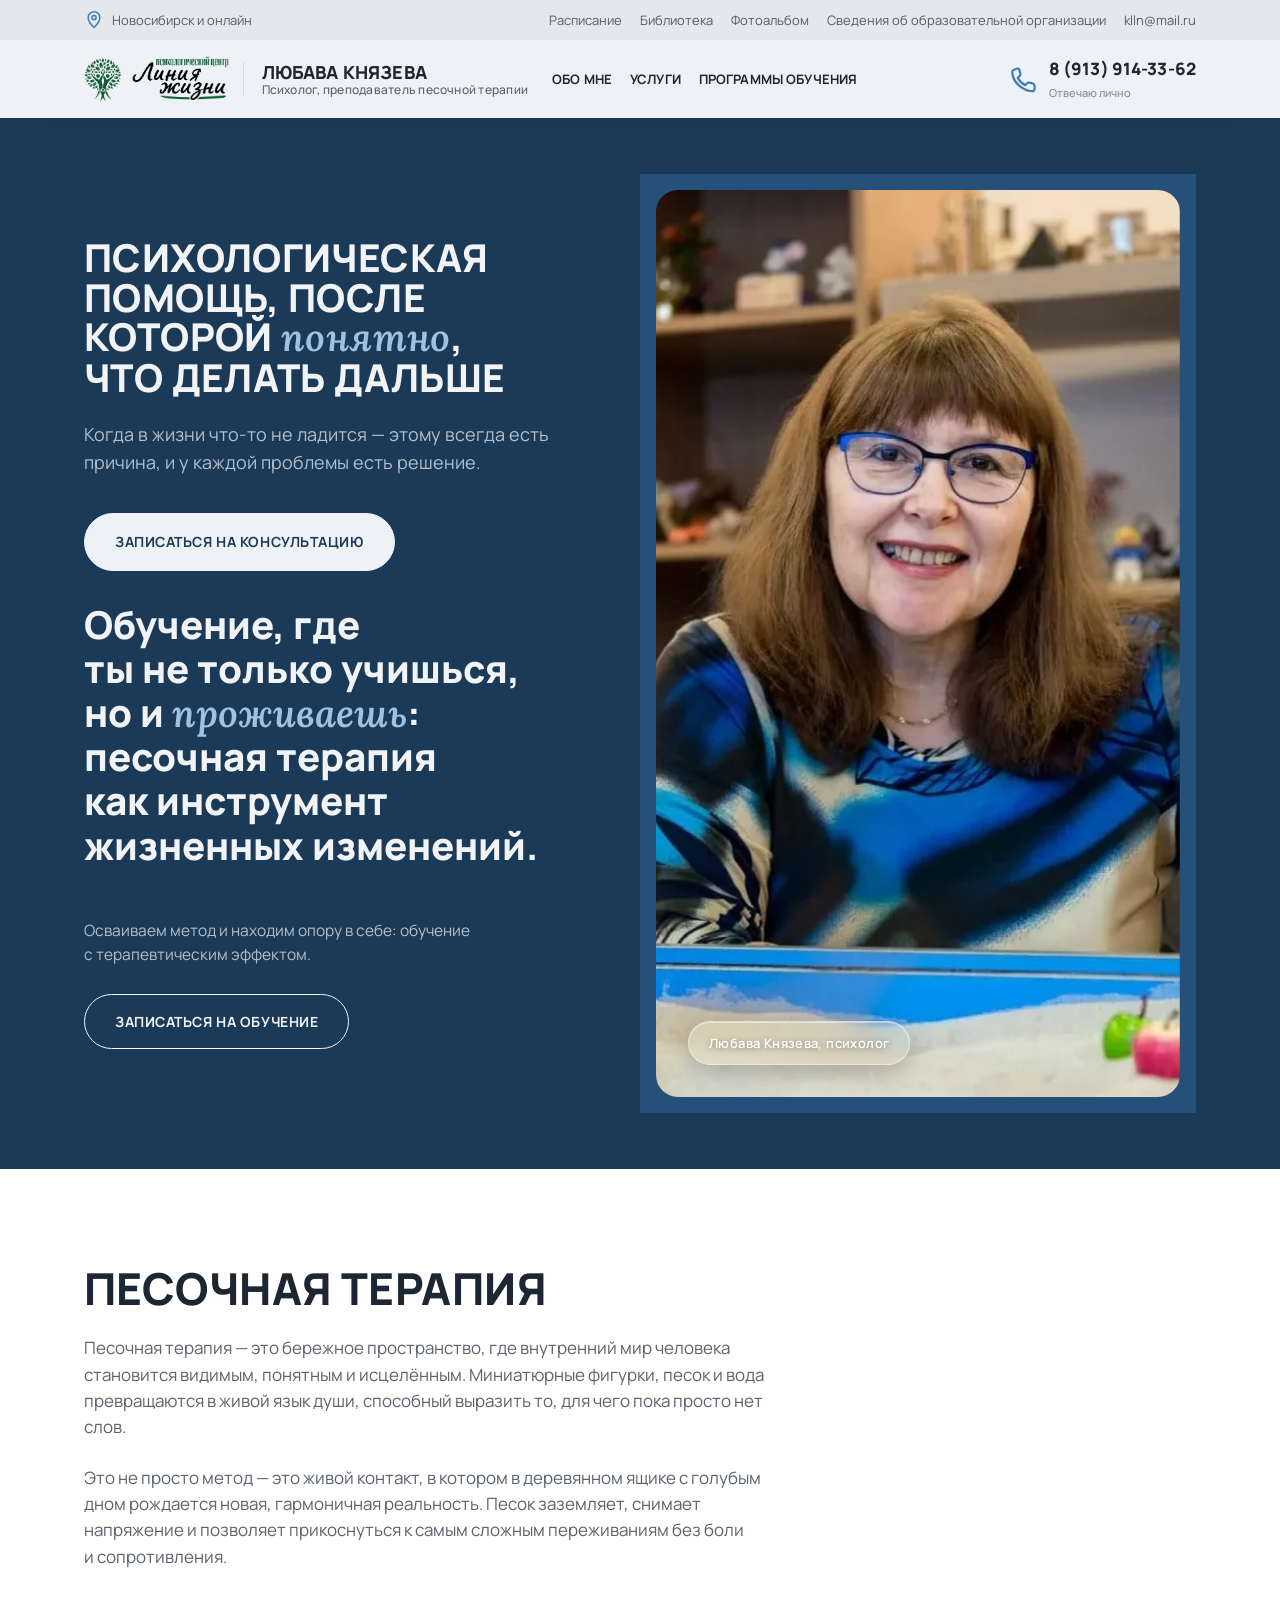
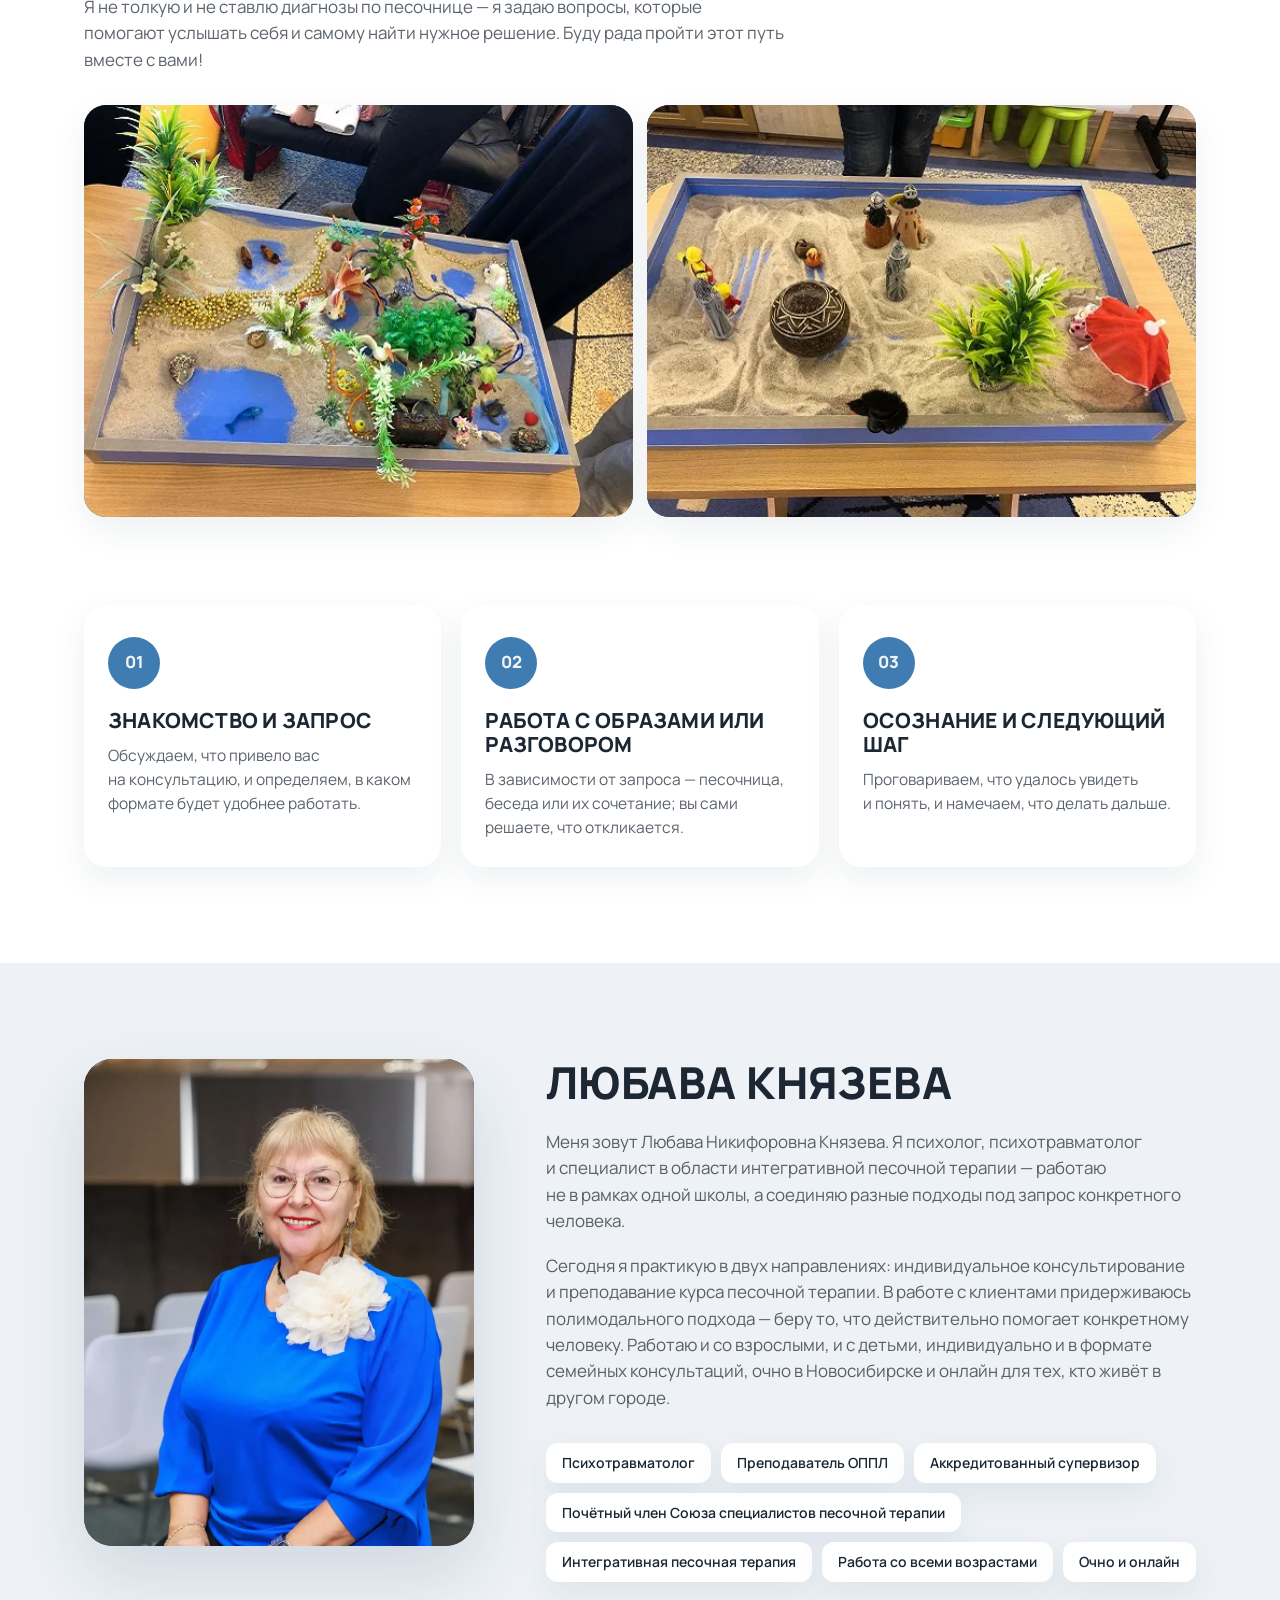
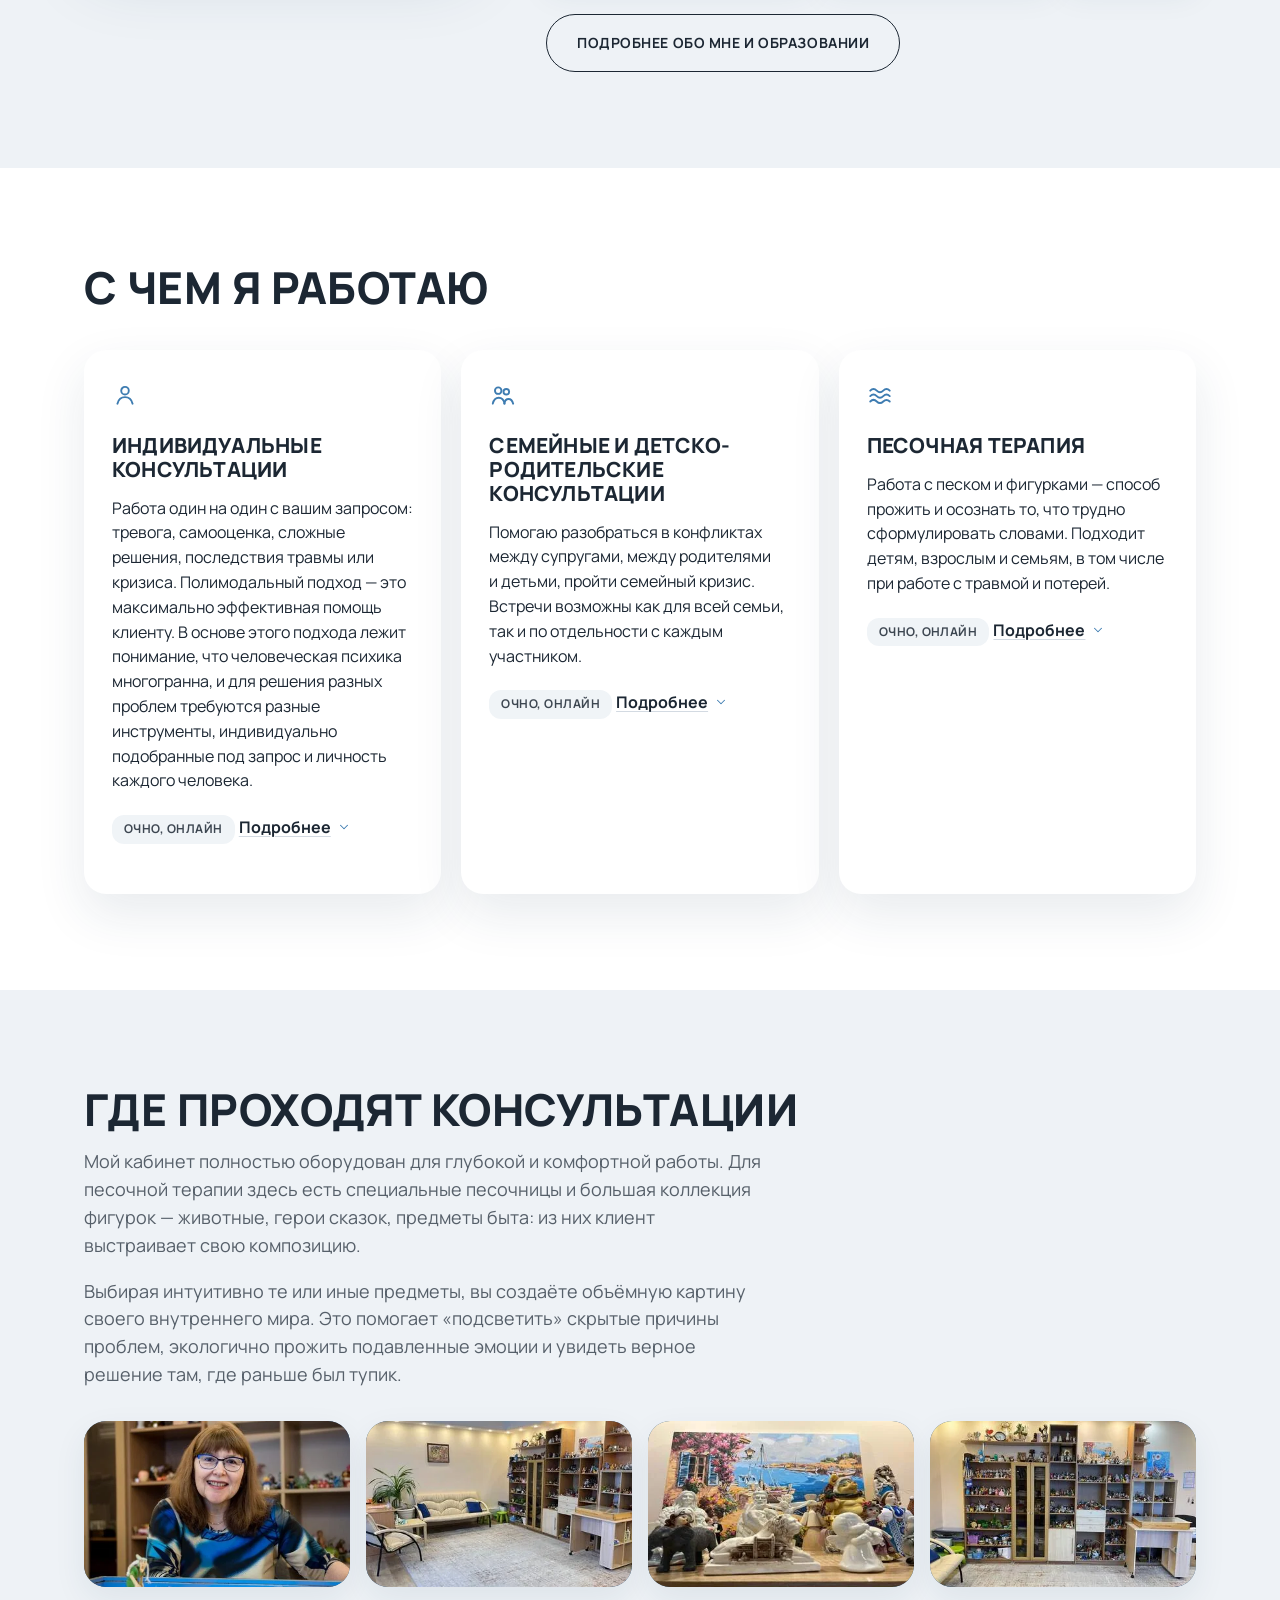
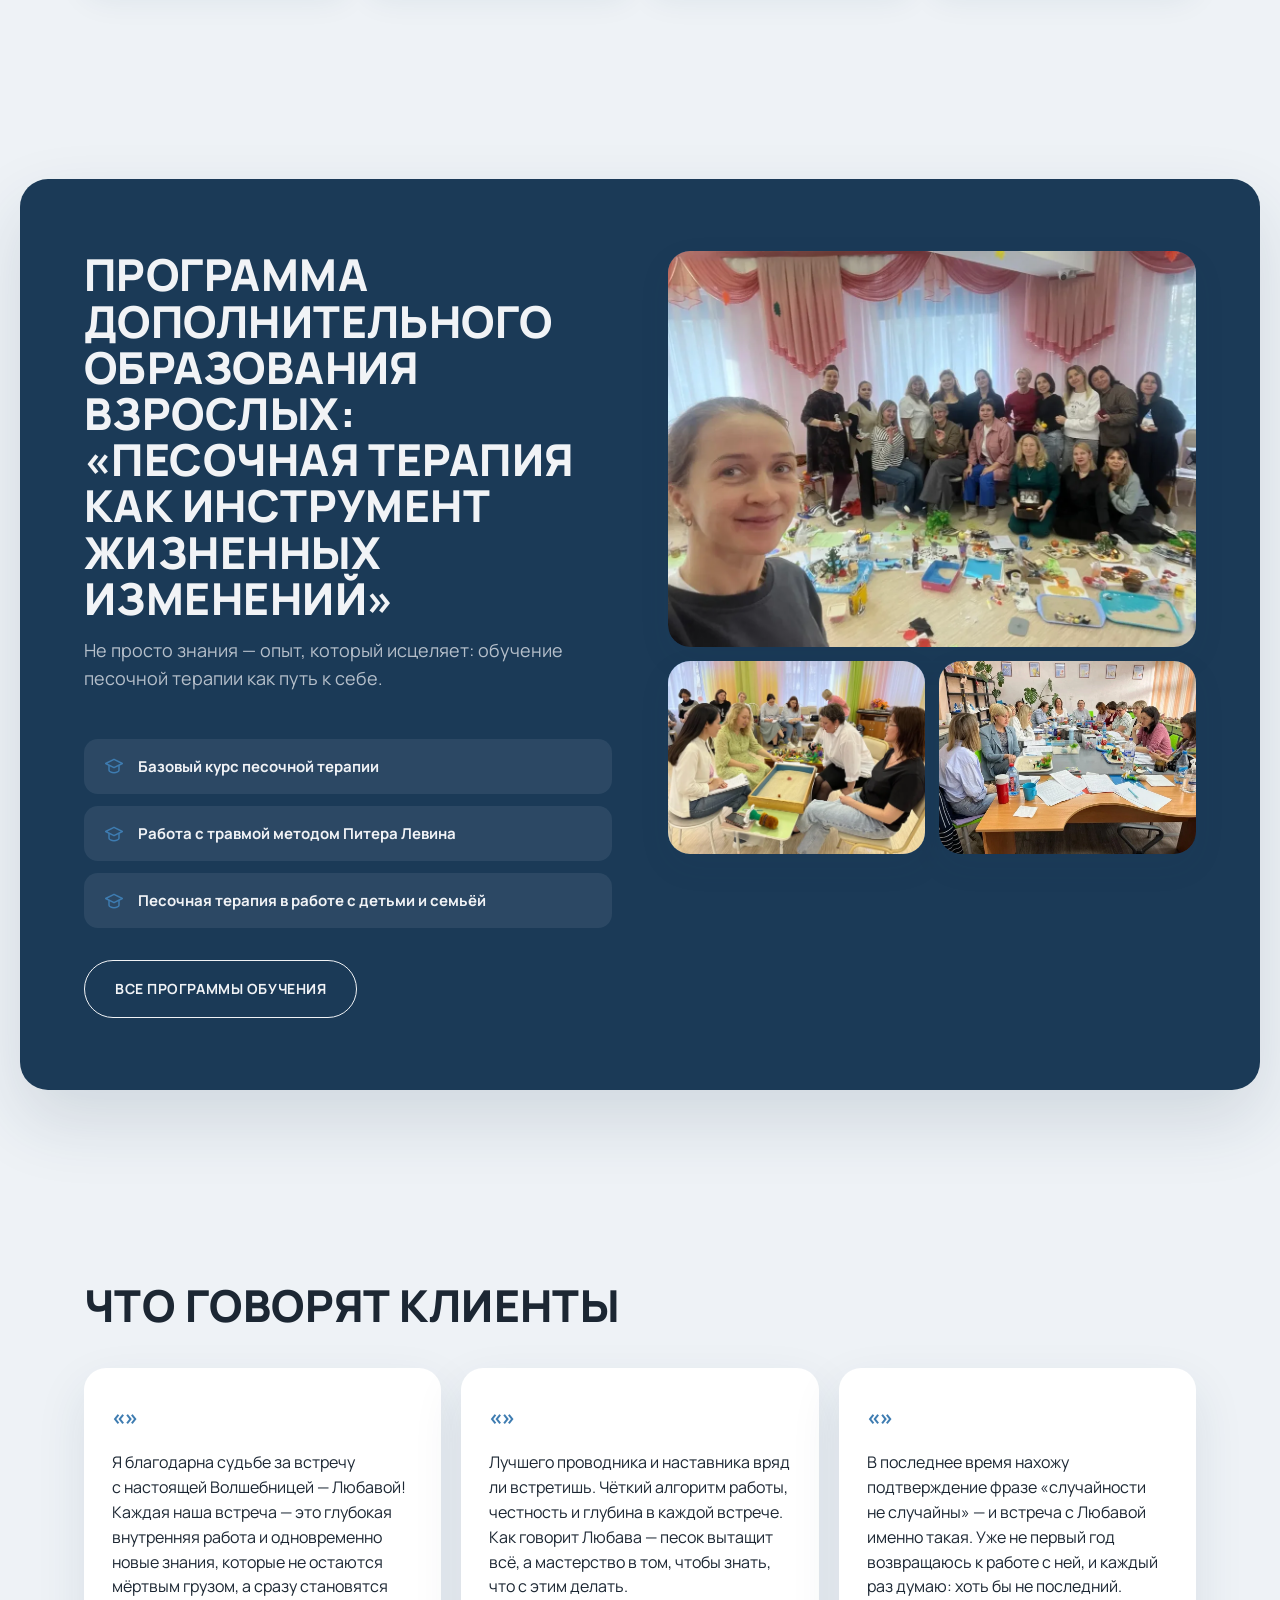
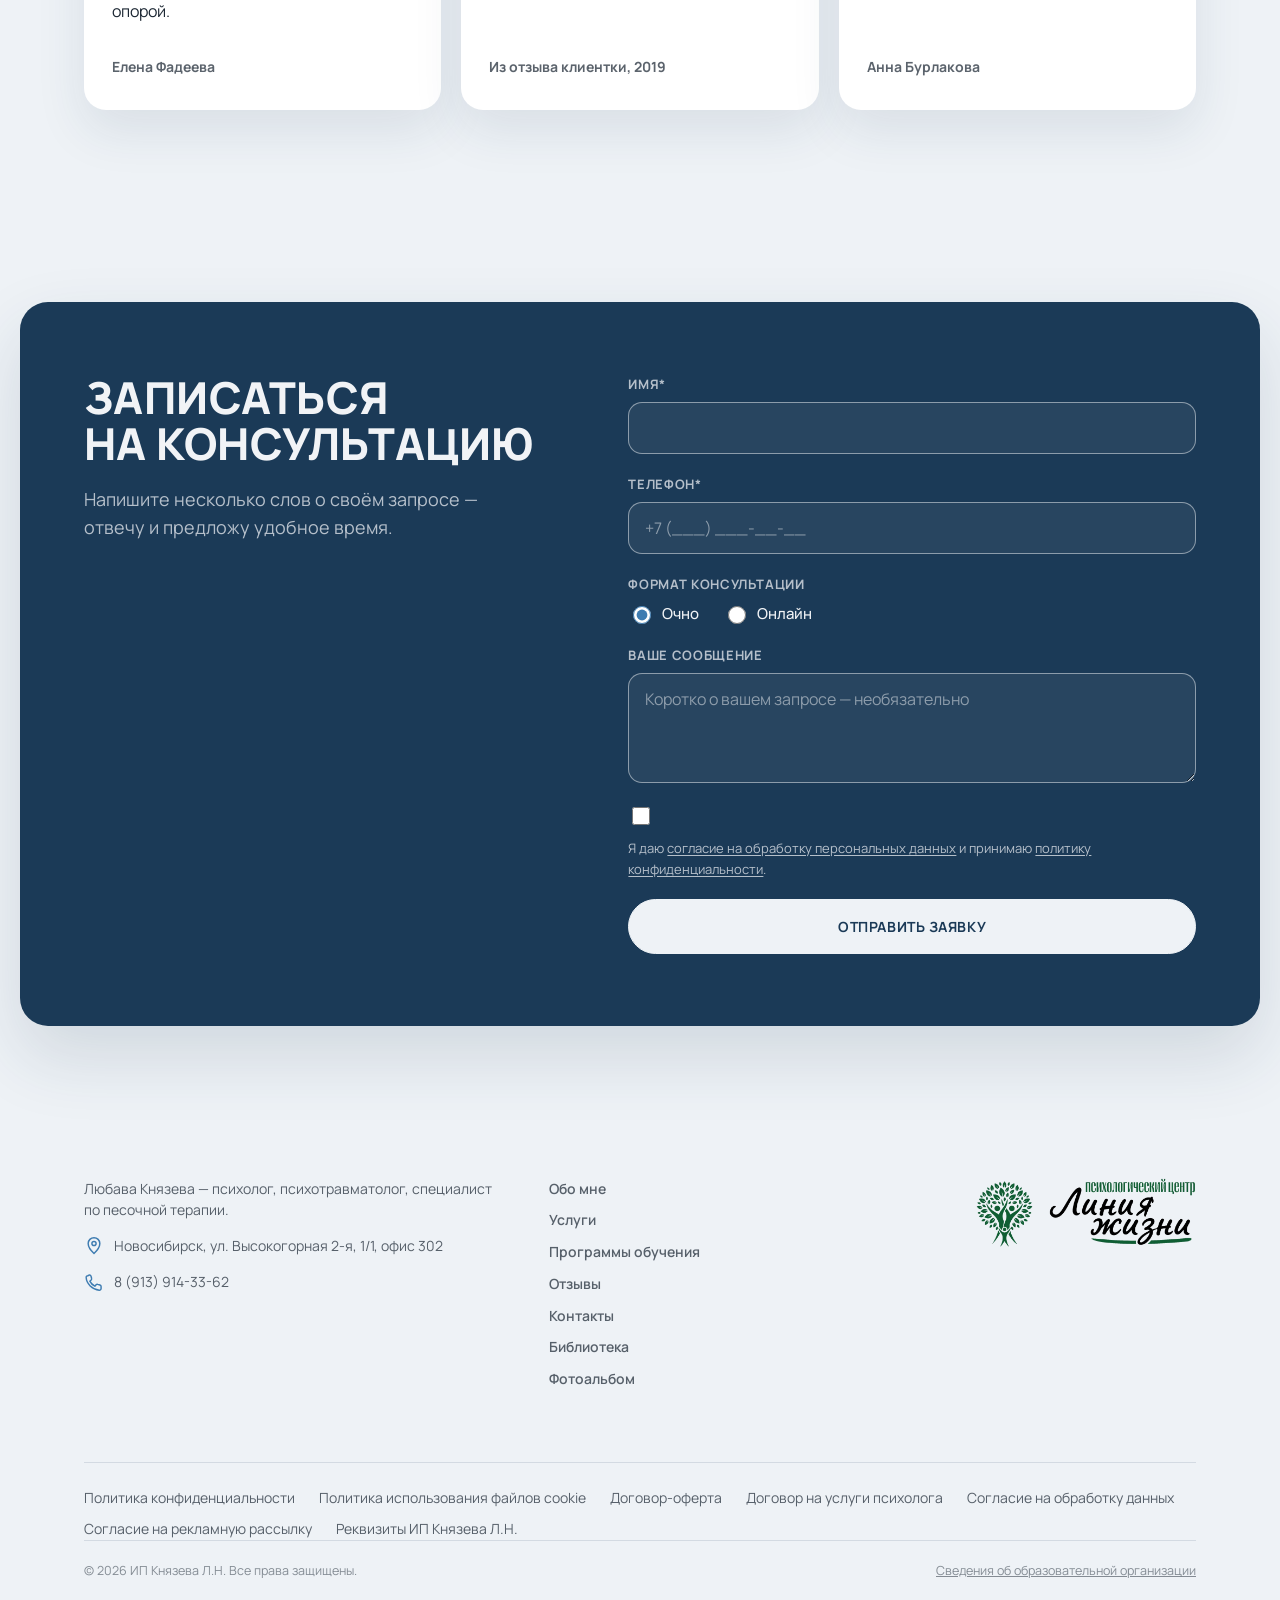
==== commit 8ed3849d: "Блок обучения на главной: новый заголовок и подзаголовок про программу доп. образования Co-Authored-" ====
--- a/index.html
+++ b/index.html
@@ -9,10 +9,22 @@
 <link rel="apple-touch-icon" href="images/apple-touch-icon.png">
 <title>Любава Князева — психологическая помощь в Новосибирске и онлайн</title>
 <meta name="description" content="Индивидуальные и семейные консультации очно в Новосибирске и онлайн. Психолог, психотравматолог, при необходимости — песочная терапия.">
+<meta property="og:type" content="website">
+<meta property="og:site_name" content="Любава Князева — психолог">
+<meta property="og:title" content="Любава Князева — психологическая помощь в Новосибирске и онлайн">
+<meta property="og:description" content="Индивидуальные и семейные консультации очно в Новосибирске и онлайн. Психолог, психотравматолог, при необходимости — песочная терапия.">
+<meta property="og:image" content="https://distric4.github.io/Lubava/images/og-share.jpg">
+<meta property="og:image:width" content="1200">
+<meta property="og:image:height" content="630">
+<meta property="og:url" content="https://distric4.github.io/Lubava/">
+<meta name="twitter:card" content="summary_large_image">
+<meta name="twitter:title" content="Любава Князева — психологическая помощь в Новосибирске и онлайн">
+<meta name="twitter:description" content="Индивидуальные и семейные консультации очно в Новосибирске и онлайн. Психолог, психотравматолог, при необходимости — песочная терапия.">
+<meta name="twitter:image" content="https://distric4.github.io/Lubava/images/og-share.jpg">
 <link rel="preconnect" href="https://fonts.googleapis.com">
 <link rel="preconnect" href="https://fonts.gstatic.com" crossorigin>
 <link href="https://fonts.googleapis.com/css2?family=Manrope:wght@400;500;700;800&family=Lora:ital,wght@1,500;1,600&subset=cyrillic&display=swap" rel="stylesheet">
-<link rel="stylesheet" href="styles.css?v=20261027">
+<link rel="stylesheet" href="styles.css?v=20261029">
 </head>
 <body>
 <a class="skip-link" href="#main">Перейти к содержанию</a>
@@ -221,8 +233,8 @@
     <div class="container">
       <div class="teach-wrap">
         <div class="teach-main">
-          <h2>Обучение для психологов</h2>
-          <p class="teach-lede">Помимо частных консультаций, я обучаю других специалистов песочной терапии.</p>
+          <h2>Программа дополнительного образования взрослых: «Песочная терапия как инструмент жизненных изменений»</h2>
+          <p class="teach-lede">Не просто знания — опыт, который исцеляет: обучение песочной терапии как путь к себе.</p>
           <ul class="teach-list">
             <li class="teach-item"><svg class="icon icon-sm" viewBox="0 0 24 24" fill="none" stroke="currentColor" stroke-width="1.75" stroke-linecap="round" stroke-linejoin="round" aria-hidden="true"><path d="M12 4 2 9l10 5 10-5z"/><path d="M6 11.5V17c0 1.5 2.7 3 6 3s6-1.5 6-3v-5.5"/></svg><span>Базовый курс песочной терапии</span></li>
             <li class="teach-item"><svg class="icon icon-sm" viewBox="0 0 24 24" fill="none" stroke="currentColor" stroke-width="1.75" stroke-linecap="round" stroke-linejoin="round" aria-hidden="true"><path d="M12 4 2 9l10 5 10-5z"/><path d="M6 11.5V17c0 1.5 2.7 3 6 3s6-1.5 6-3v-5.5"/></svg><span>Работа с травмой методом Питера Левина</span></li>
@@ -332,6 +344,6 @@
   </div>
 </footer>
 
-<script src="script.js?v=20261027"></script>
+<script src="script.js?v=20261029"></script>
 </body>
 </html>
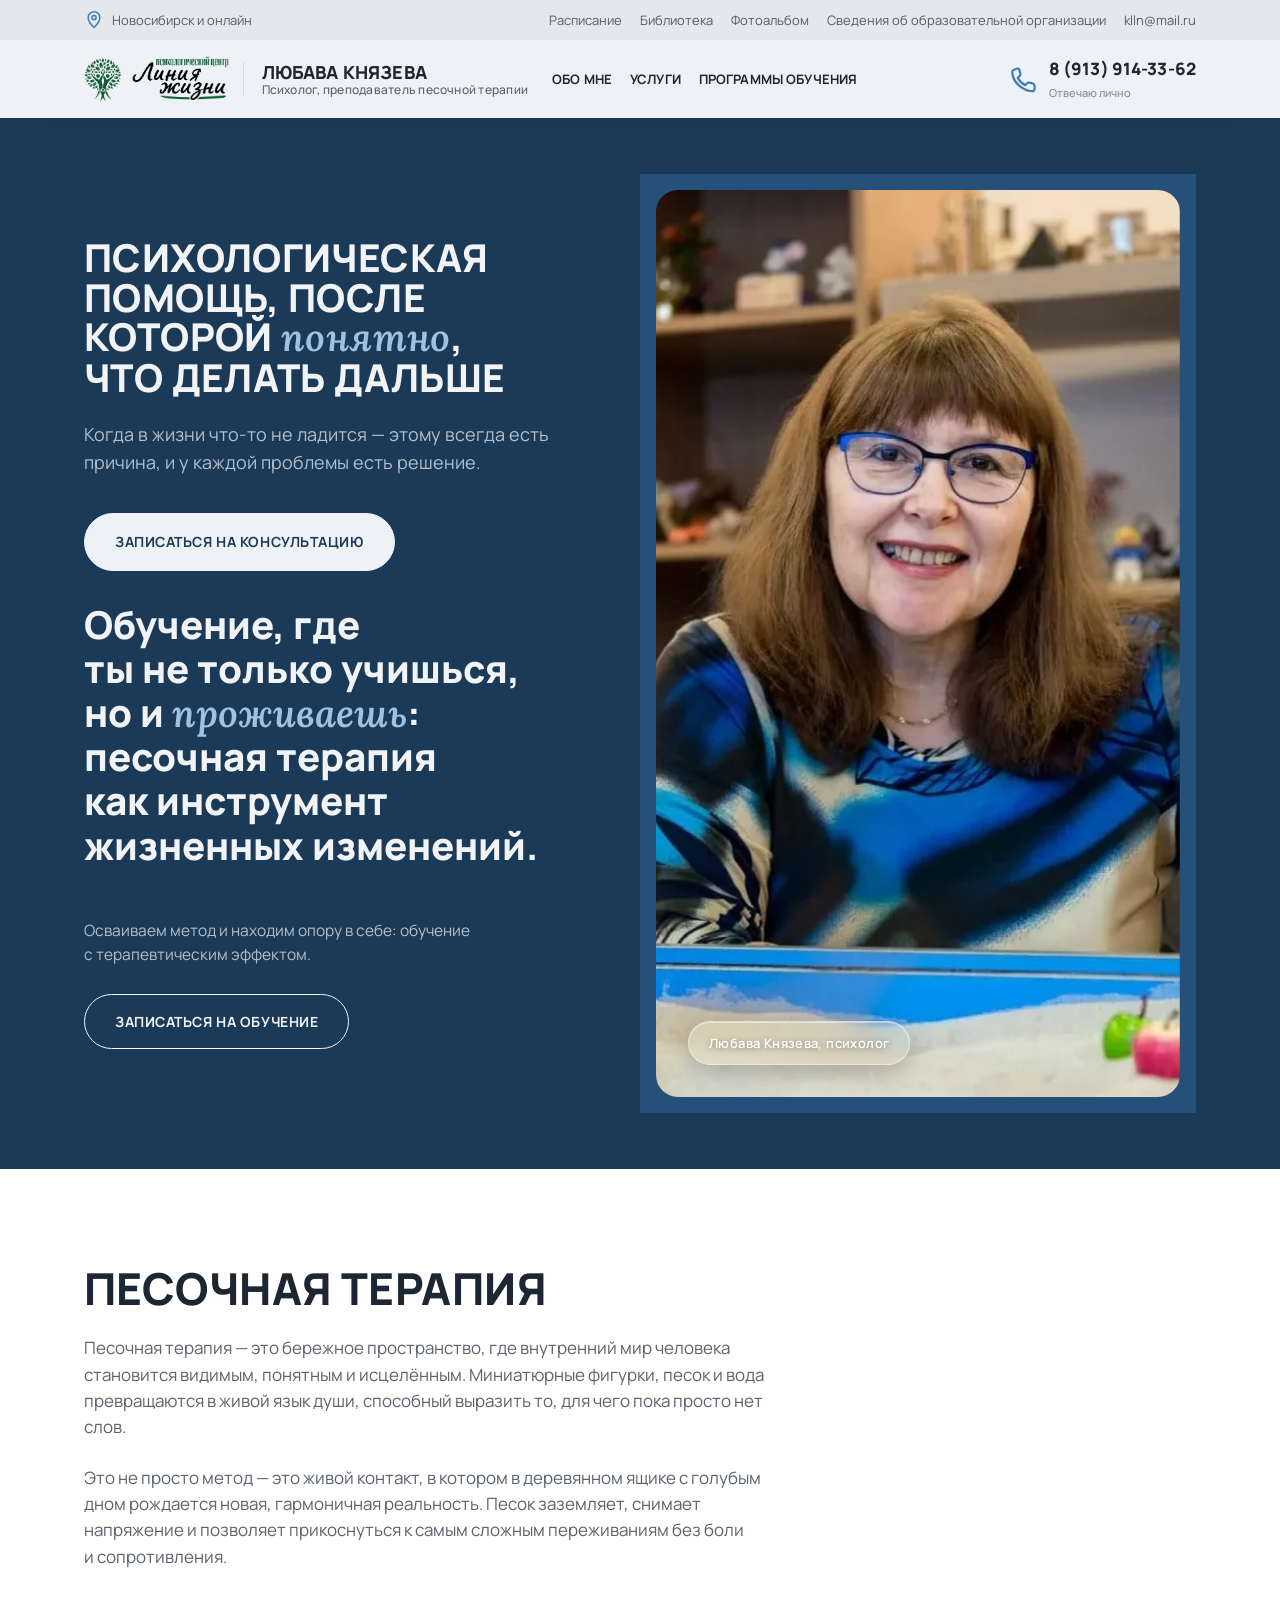
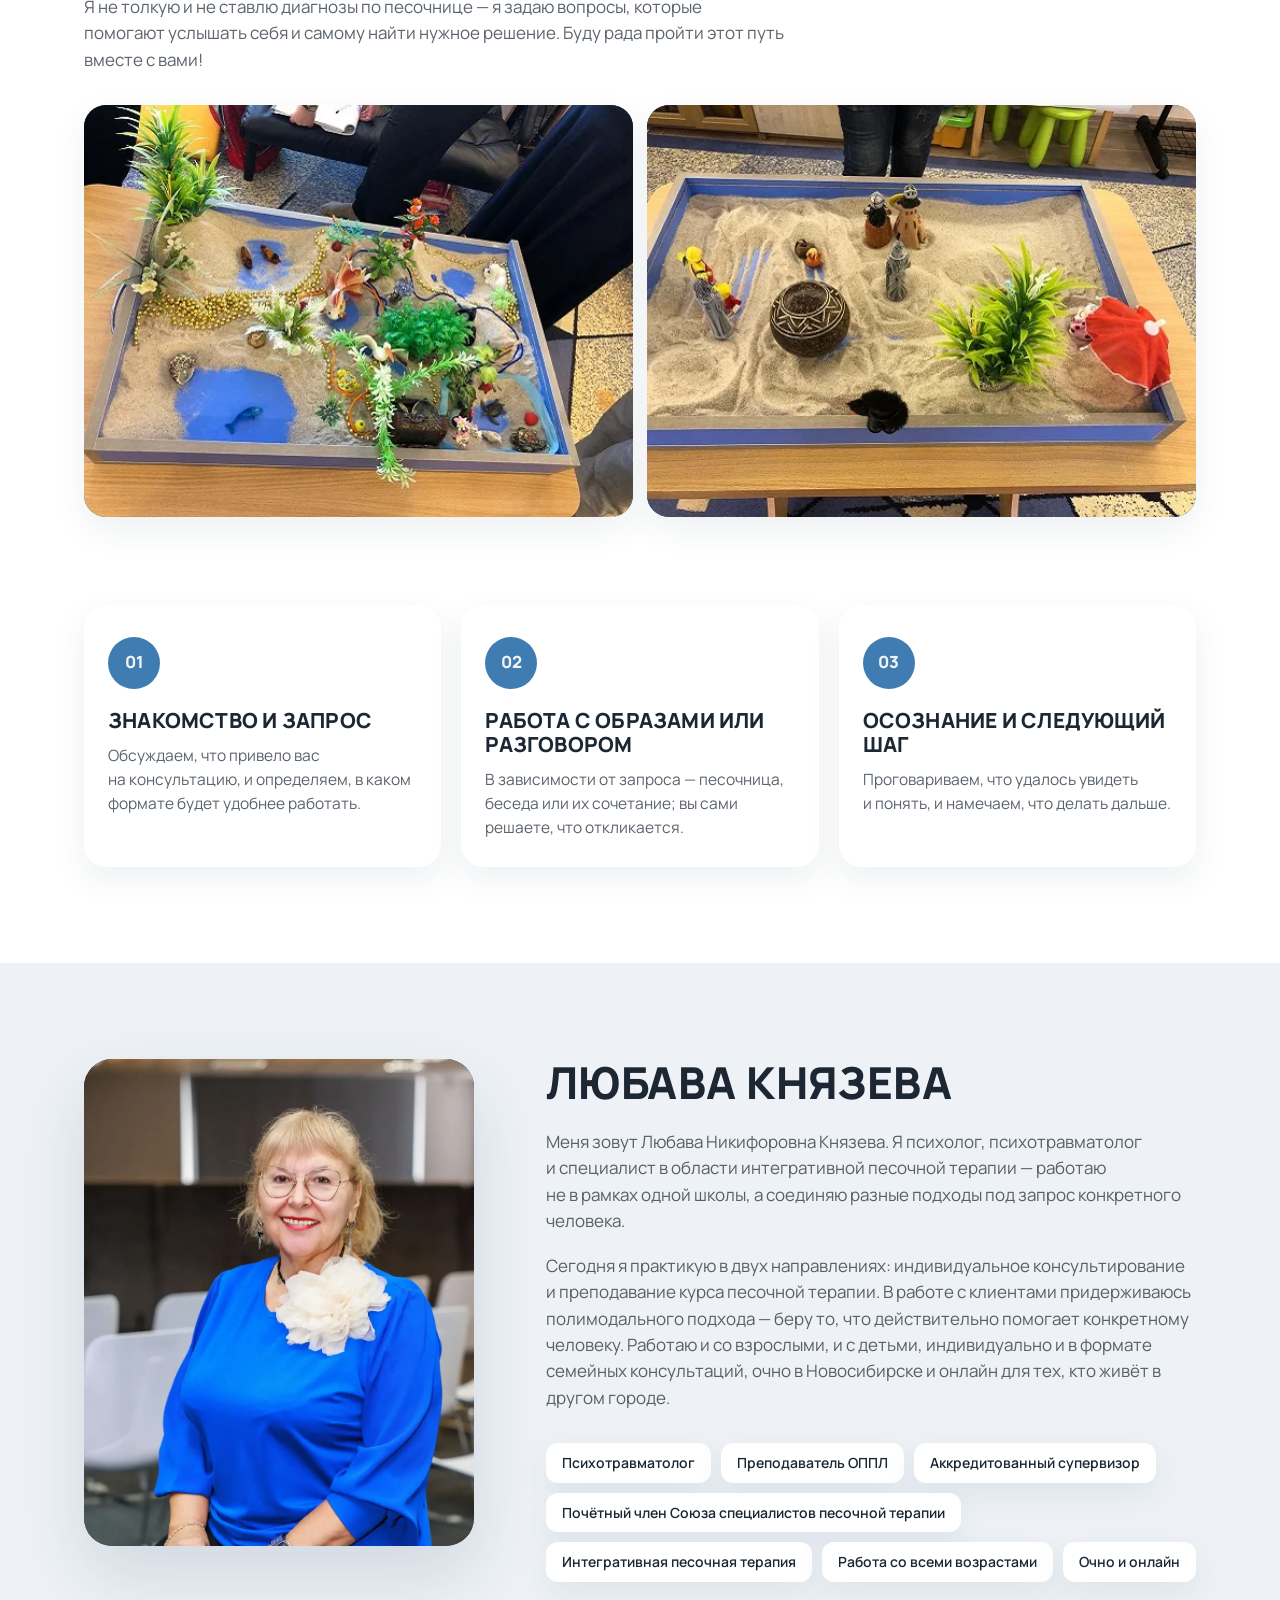
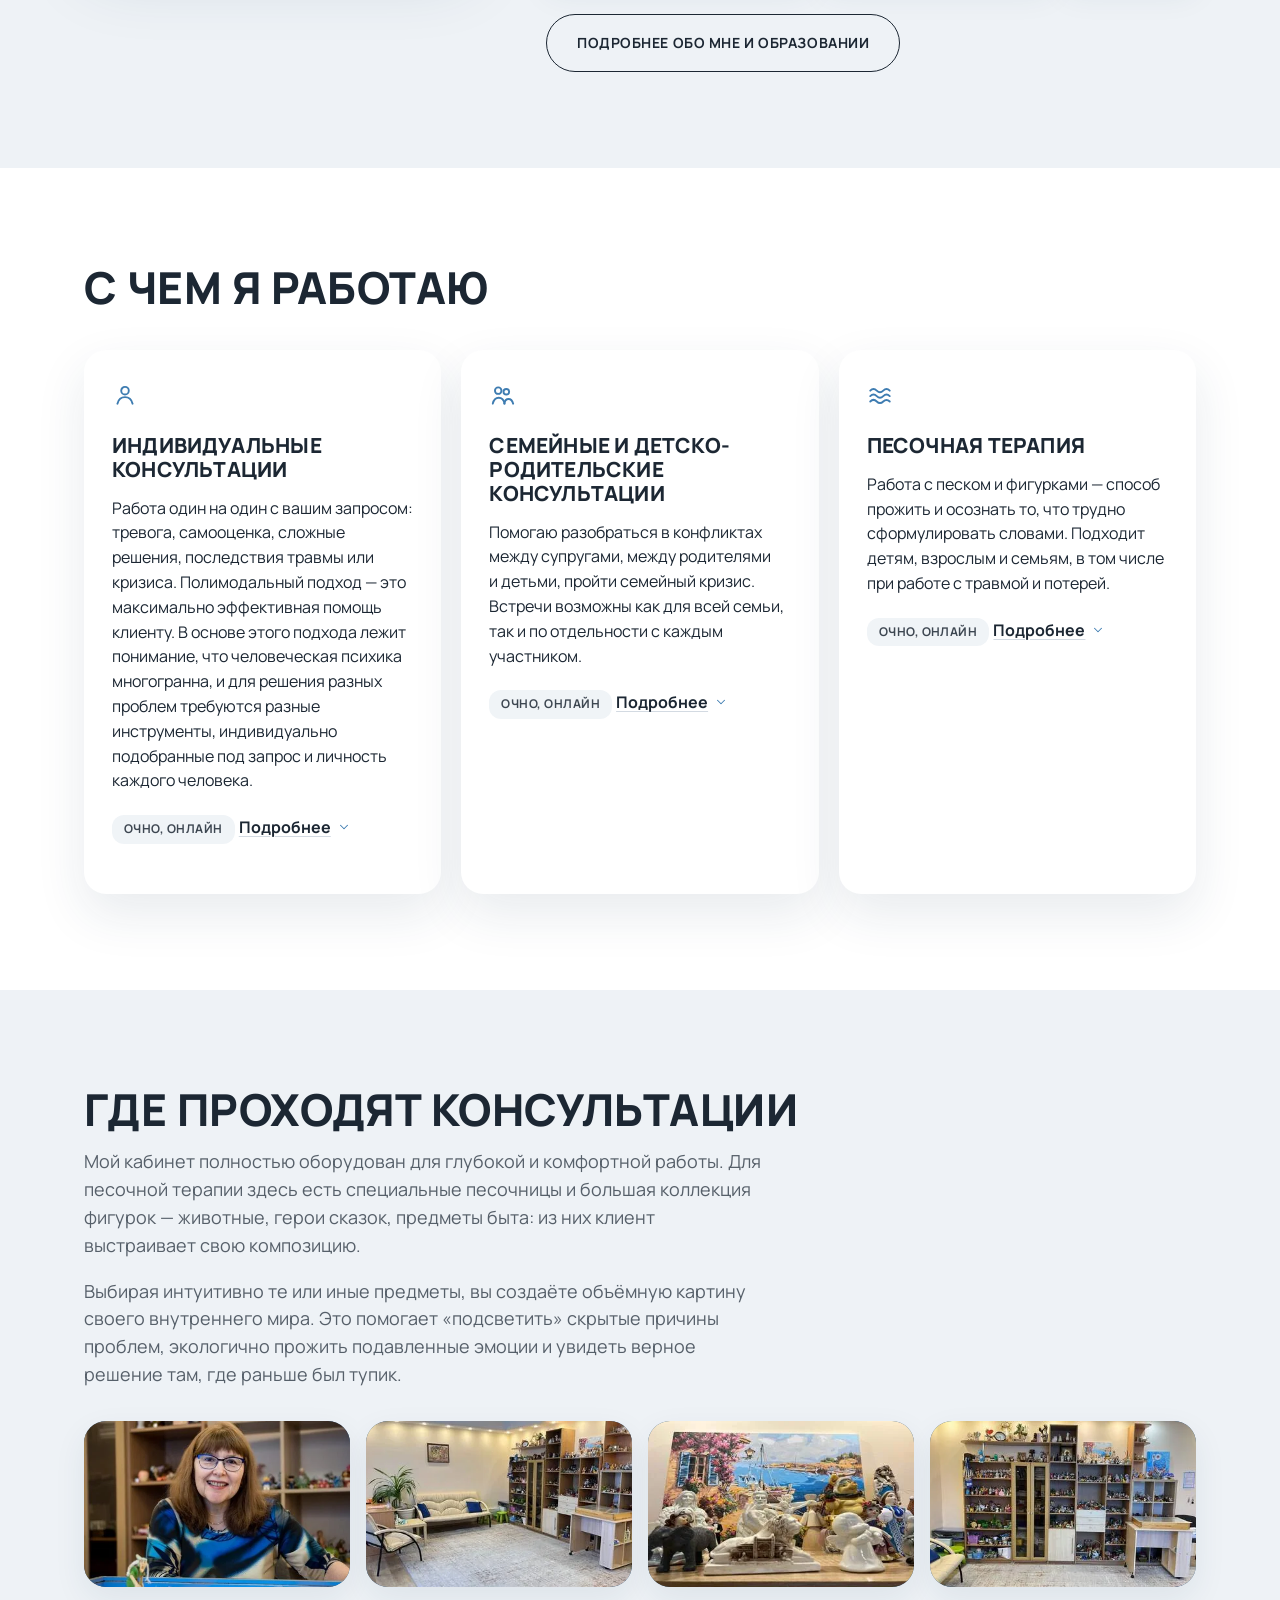
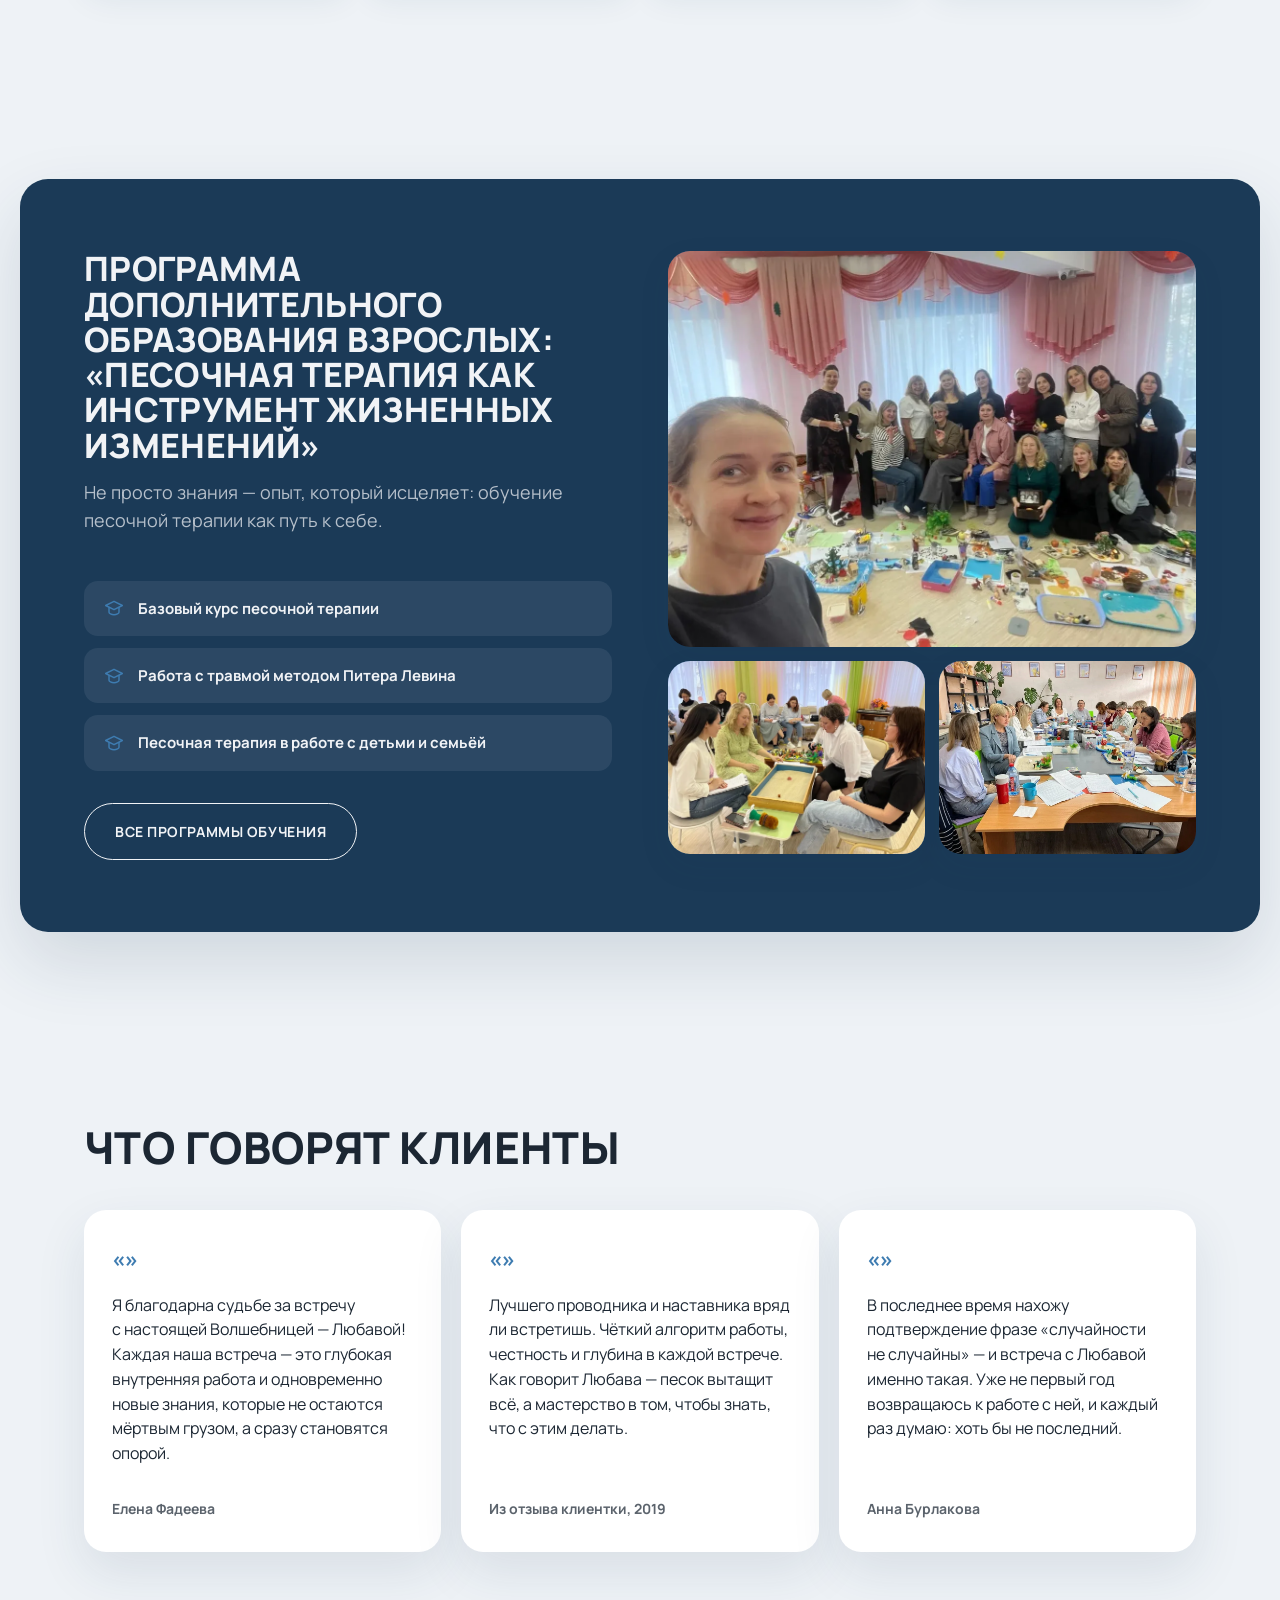
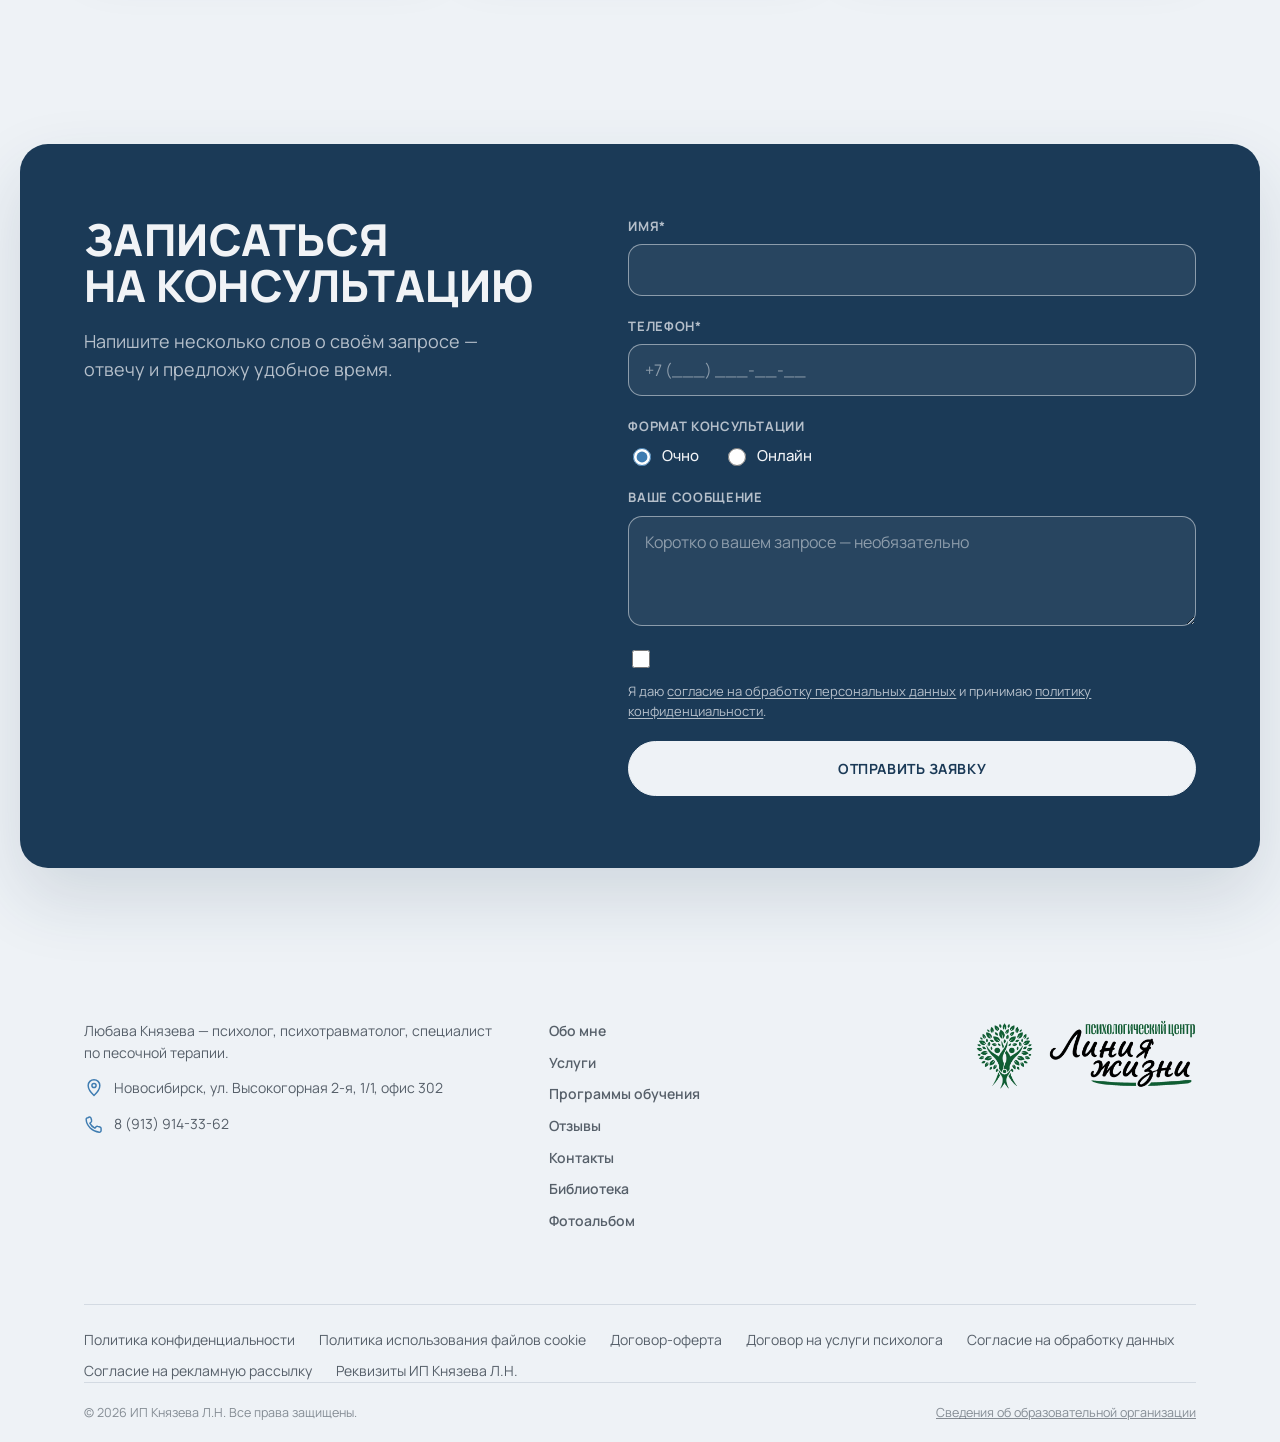
==== commit 3ea6522b: "Уменьшен размер заголовка блока обучения на главной Co-Authored-By: Claude Sonnet 5 <noreply@anthrop" ====
--- a/index.html
+++ b/index.html
@@ -24,7 +24,7 @@
 <link rel="preconnect" href="https://fonts.googleapis.com">
 <link rel="preconnect" href="https://fonts.gstatic.com" crossorigin>
 <link href="https://fonts.googleapis.com/css2?family=Manrope:wght@400;500;700;800&family=Lora:ital,wght@1,500;1,600&subset=cyrillic&display=swap" rel="stylesheet">
-<link rel="stylesheet" href="styles.css?v=20261029">
+<link rel="stylesheet" href="styles.css?v=20261030">
 </head>
 <body>
 <a class="skip-link" href="#main">Перейти к содержанию</a>
@@ -344,6 +344,6 @@
   </div>
 </footer>
 
-<script src="script.js?v=20261029"></script>
+<script src="script.js?v=20261030"></script>
 </body>
 </html>
--- a/styles.css
+++ b/styles.css
@@ -577,6 +577,9 @@
   flex-direction: column;
   align-items: flex-start;
 }
+/* This heading is a long two-part title (programme name + quoted title),
+   not a short section label — the default h2 scale reads oversized here. */
+.teach-main h2{ font-size: clamp(1.5rem, 1.05rem + 1.6vw, 2.1rem); }
 .teach-lede{ margin-top: 16px; max-width: 46ch; }
 .teach-list{
   list-style: none;
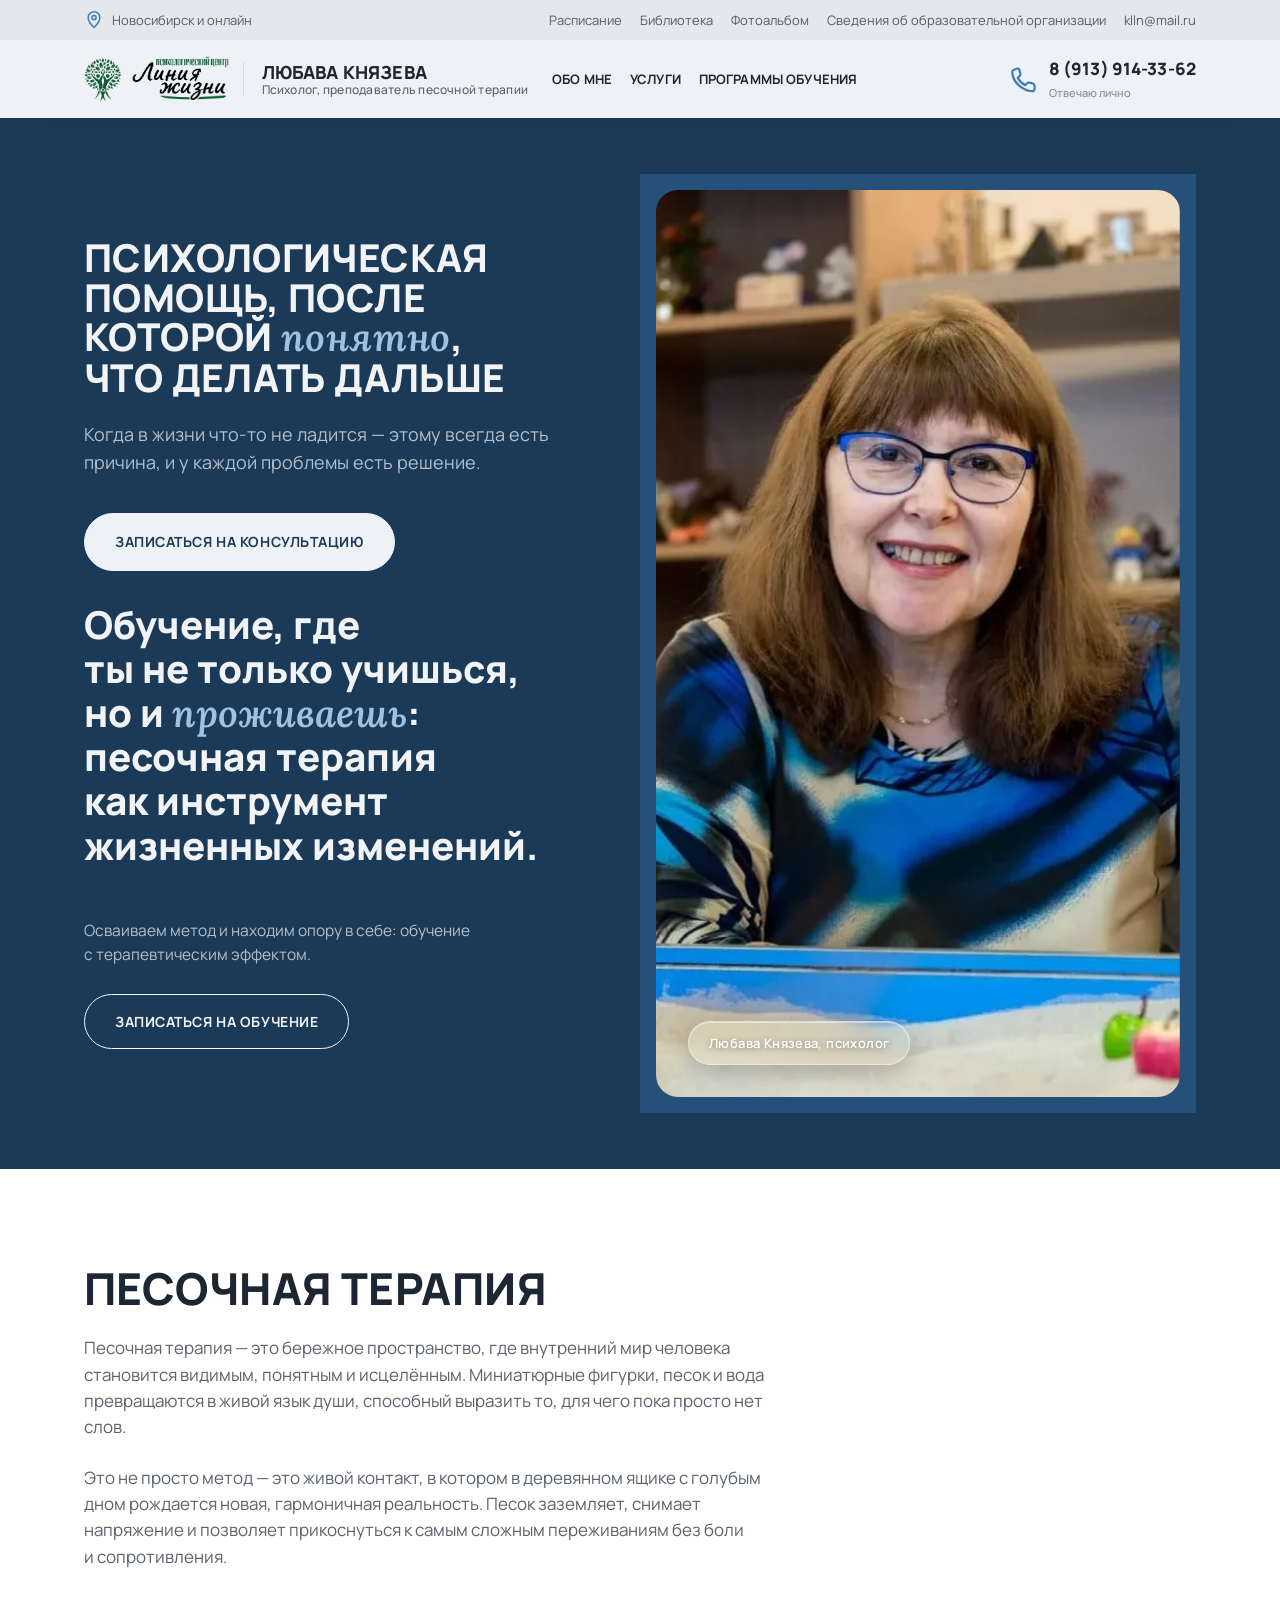
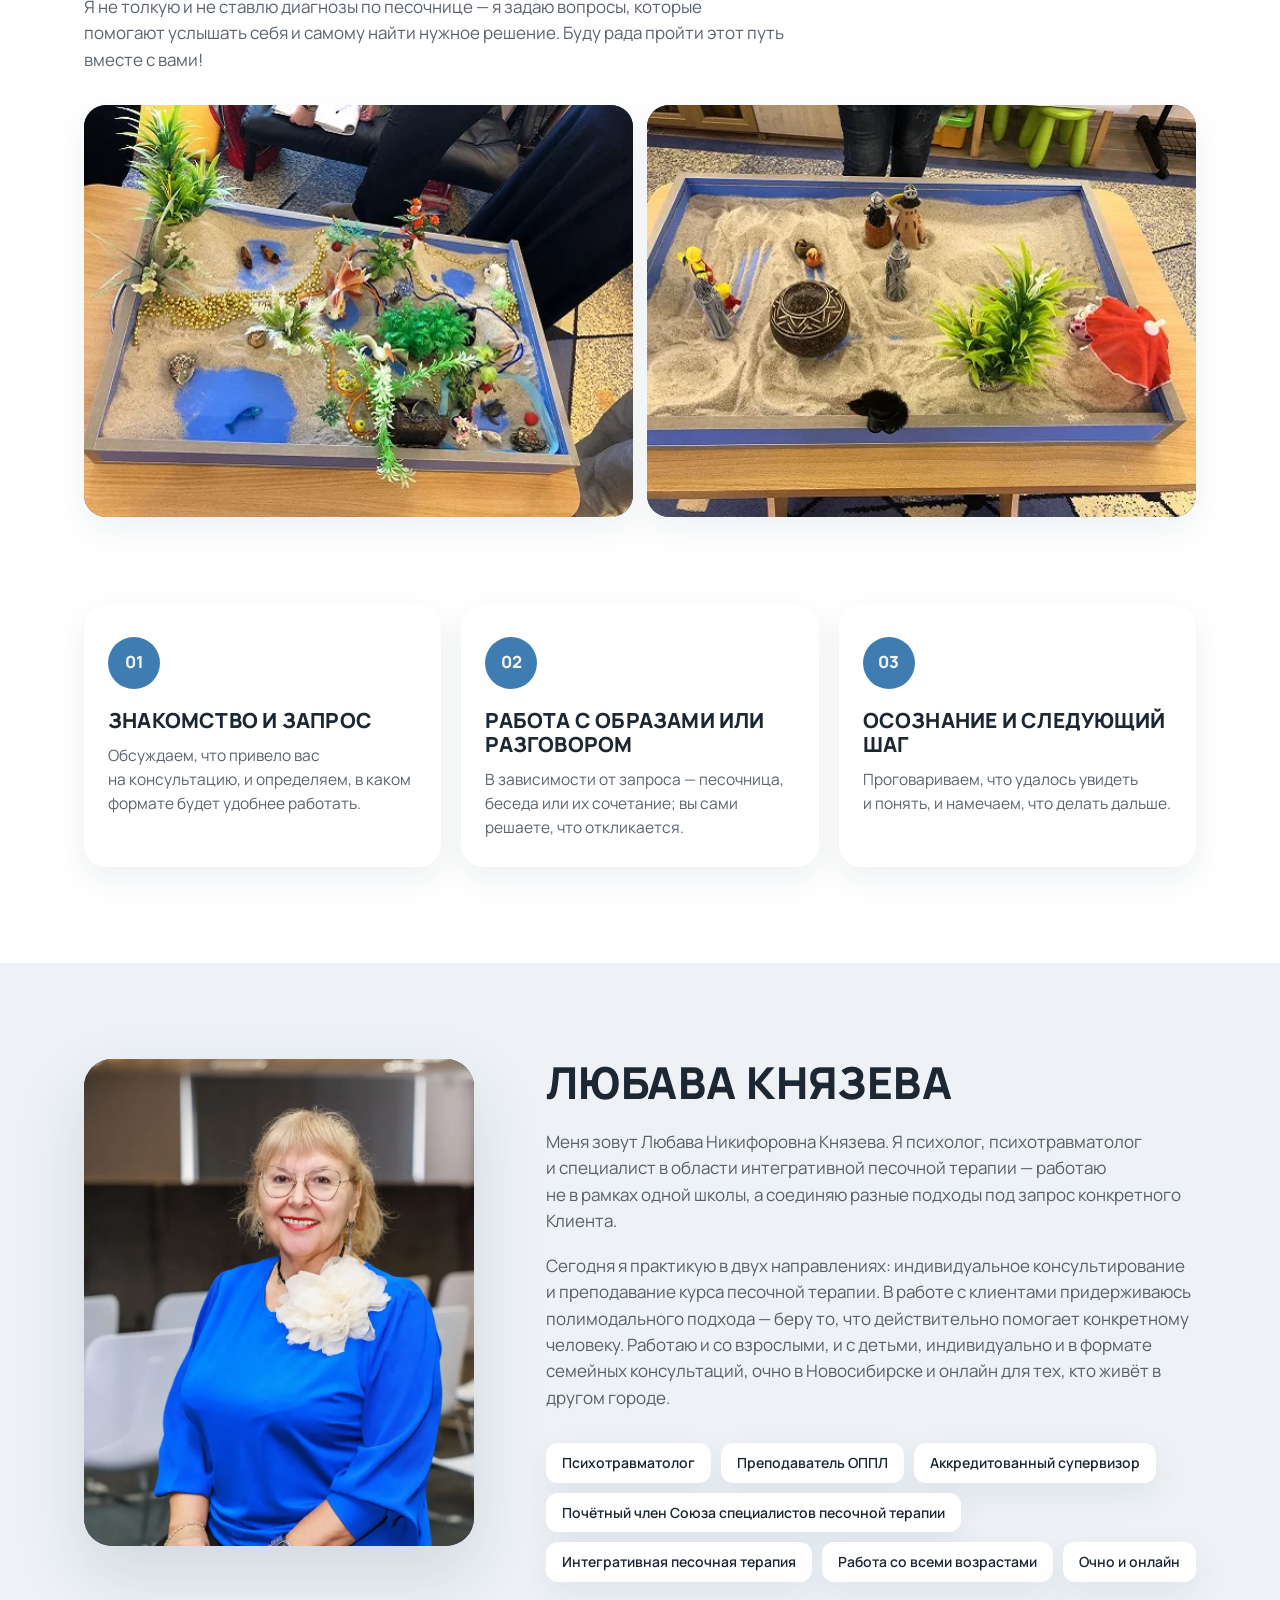
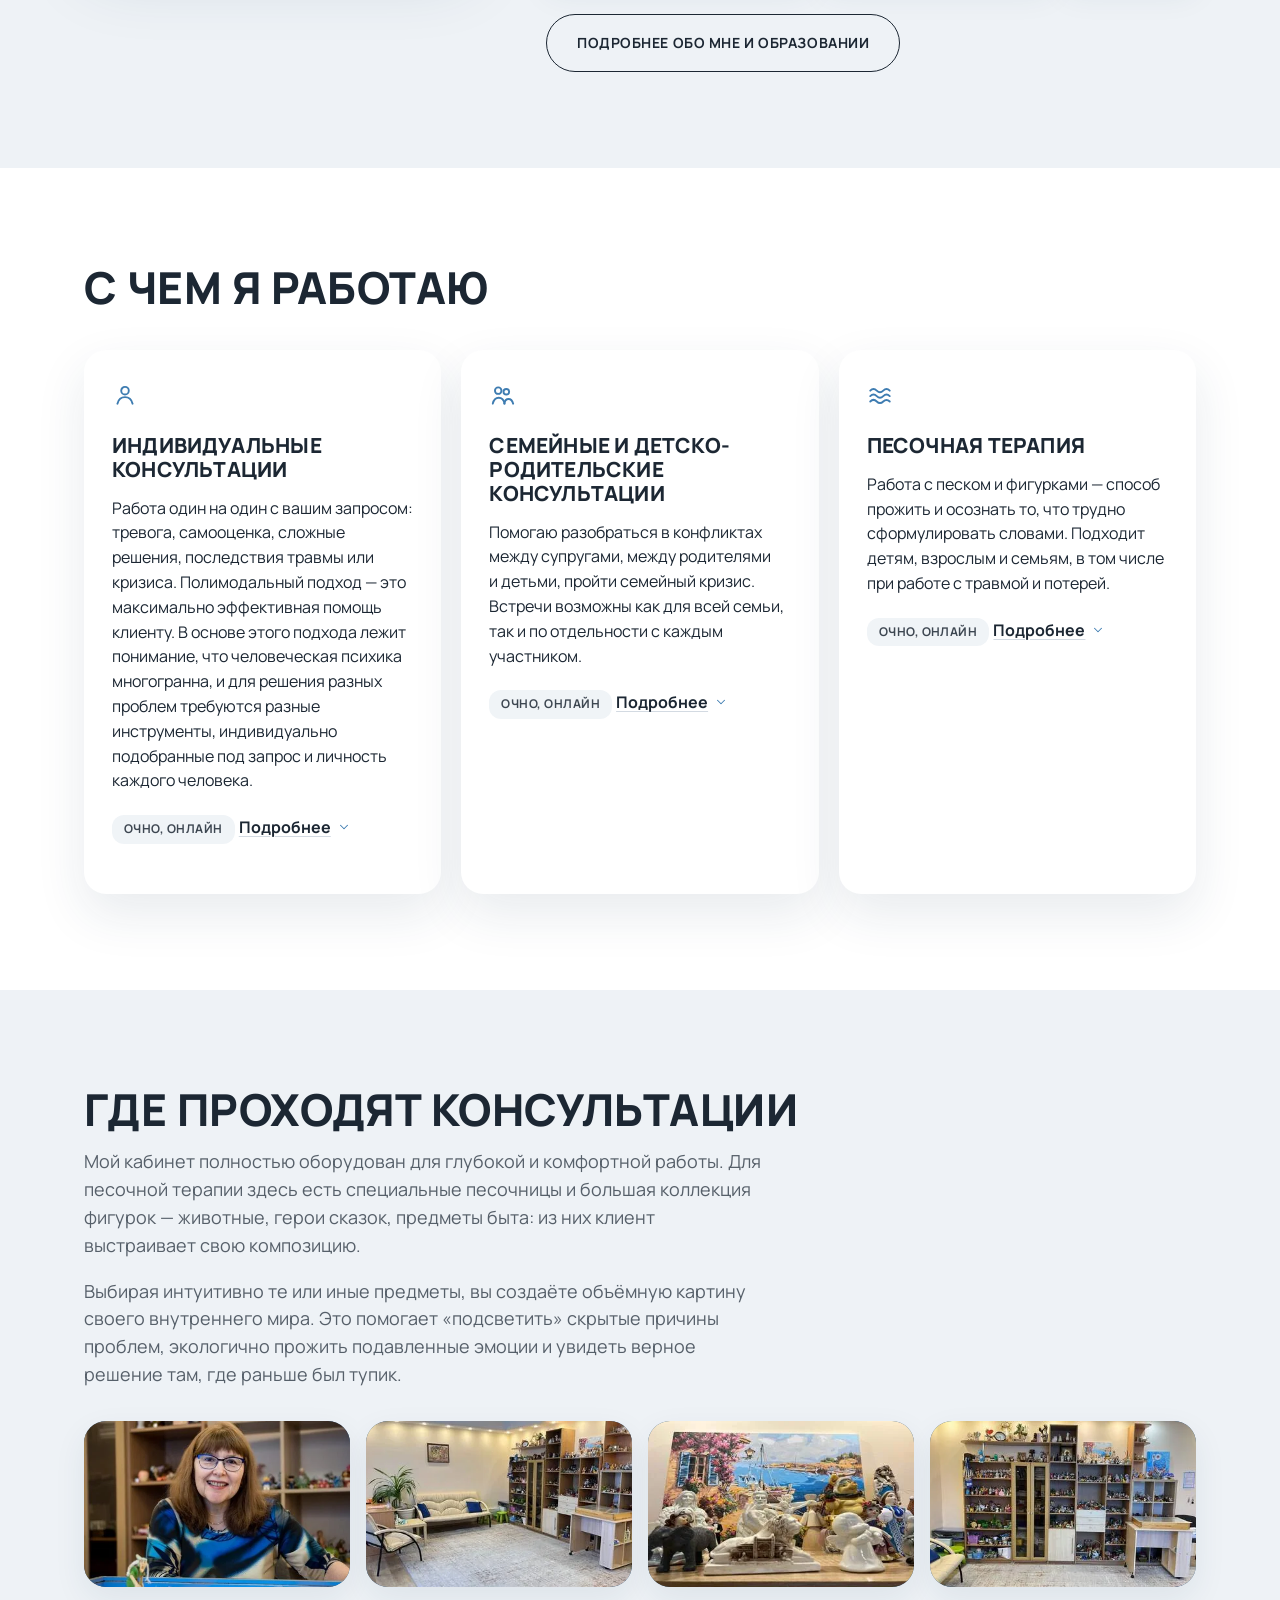
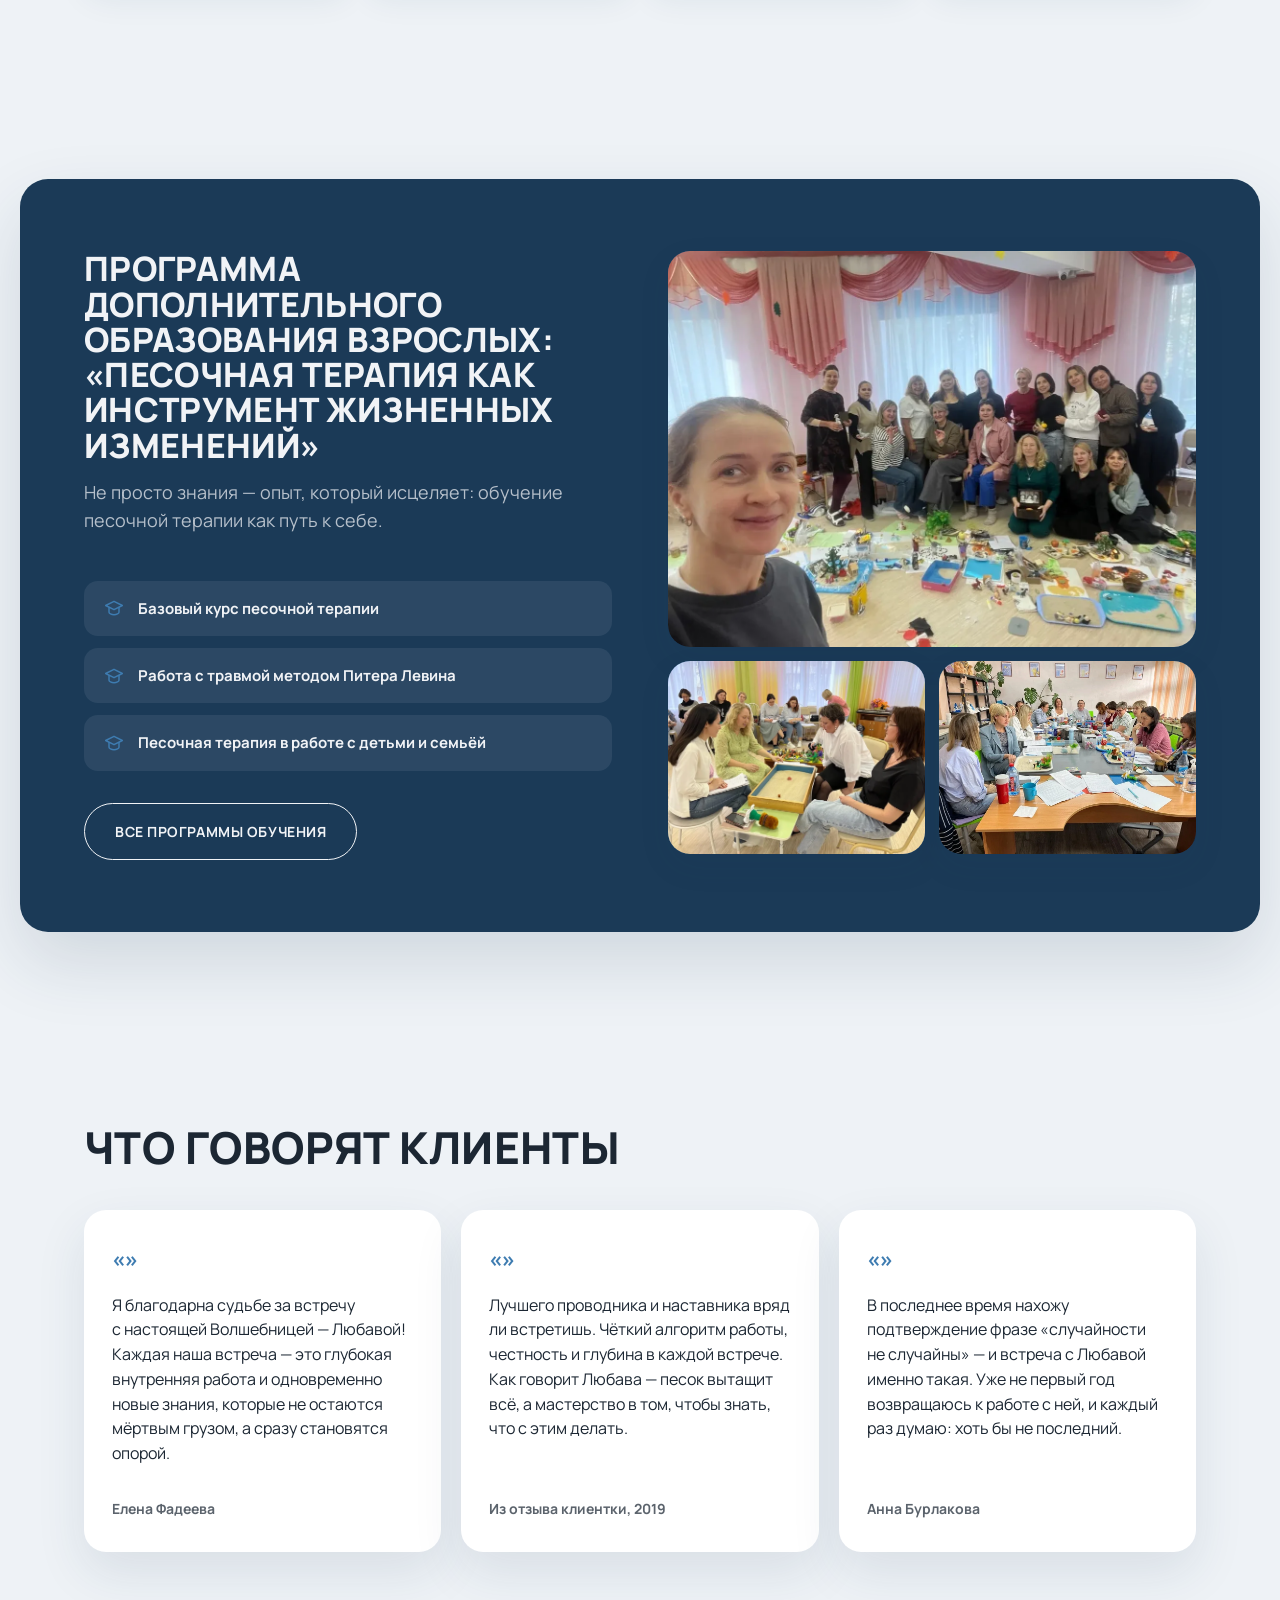
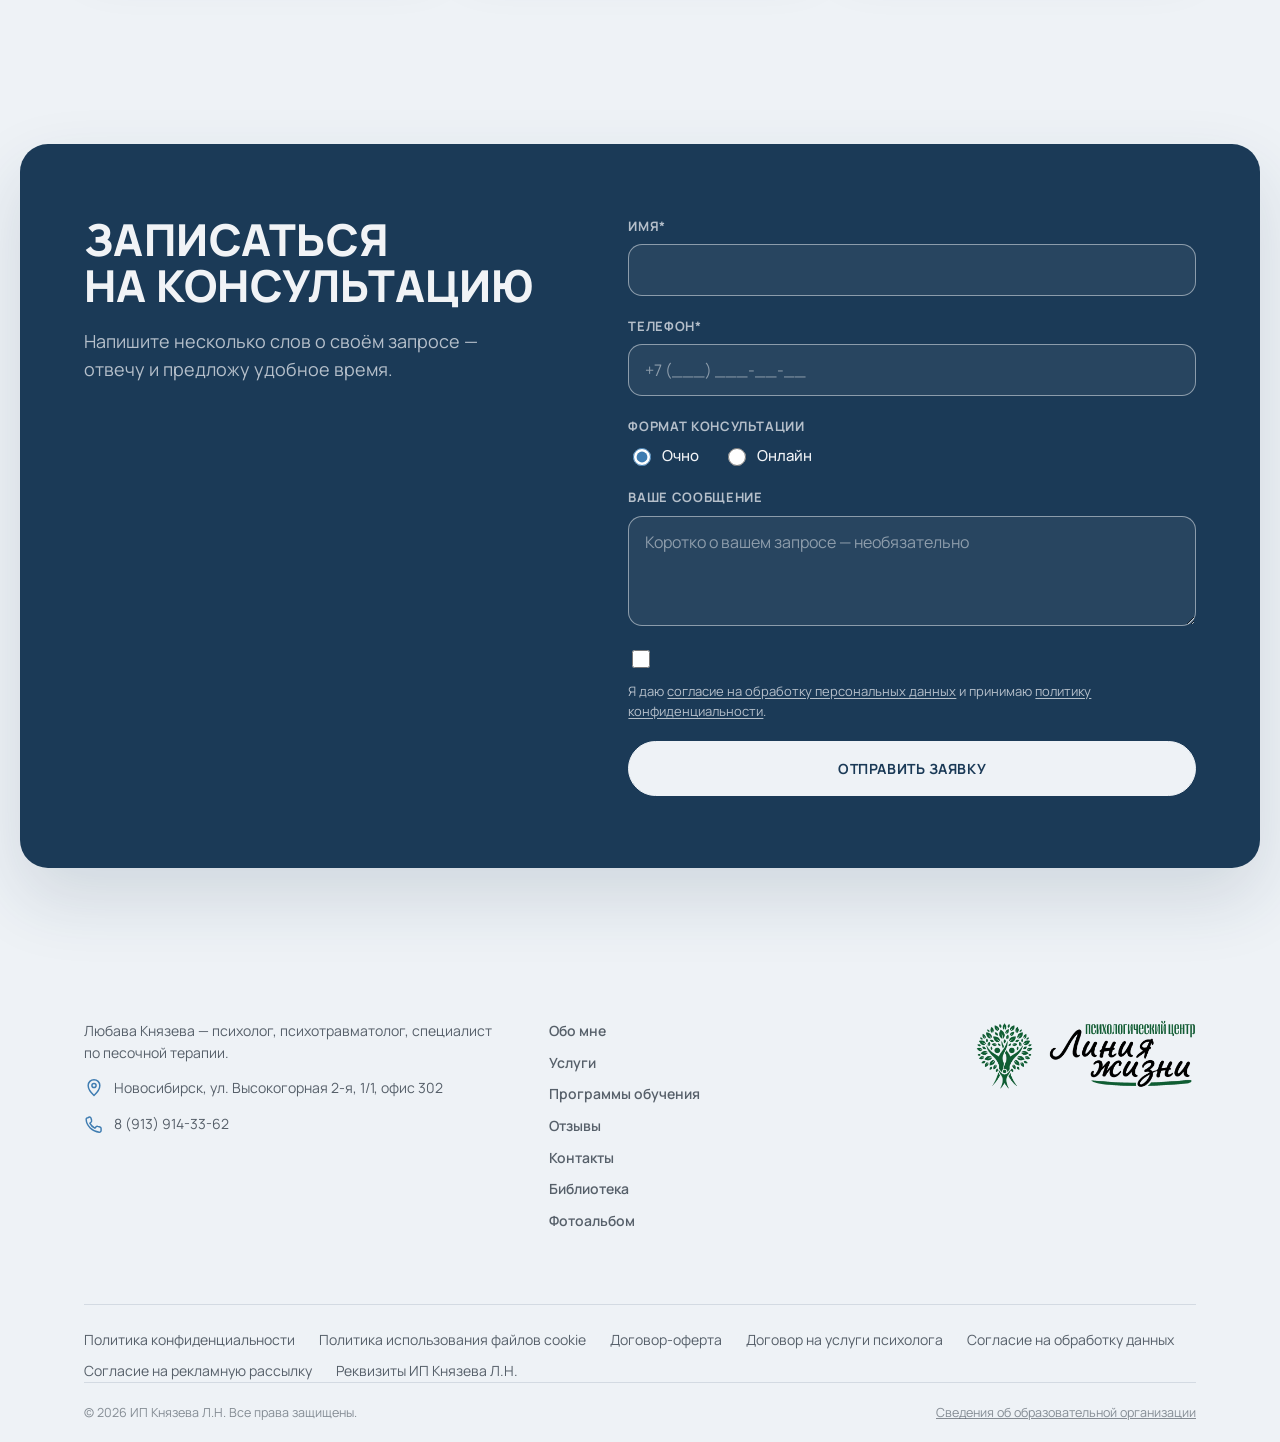
==== commit 8b749943: "Правки текста: «Клиента» на главной, удалён абзац на «Обо мне», обновлены описания профессиональной " ====
--- a/index.html
+++ b/index.html
@@ -24,7 +24,7 @@
 <link rel="preconnect" href="https://fonts.googleapis.com">
 <link rel="preconnect" href="https://fonts.gstatic.com" crossorigin>
 <link href="https://fonts.googleapis.com/css2?family=Manrope:wght@400;500;700;800&family=Lora:ital,wght@1,500;1,600&subset=cyrillic&display=swap" rel="stylesheet">
-<link rel="stylesheet" href="styles.css?v=20261030">
+<link rel="stylesheet" href="styles.css?v=20261032">
 </head>
 <body>
 <a class="skip-link" href="#main">Перейти к содержанию</a>
@@ -44,14 +44,14 @@
   </div>
   <div class="container">
     <div class="brand-group">
-      <a class="header-logo" href="index.html" aria-label="Психологический центр «Линия жизни»"><img src="images/center-logo.webp" alt="Психологический центр «Линия жизни»" loading="lazy"></a>
+      <a class="header-logo" href="./" aria-label="Психологический центр «Линия жизни»"><img src="images/center-logo.webp" alt="Психологический центр «Линия жизни»" loading="lazy"></a>
       <a class="wordmark" href="obo-mne.html">
       <span class="name">Любава Князева</span>
       <span class="role">Психолог, преподаватель песочной терапии</span>
     </a>
     </div>
     <nav class="nav-links" id="nav-links">
-      <a class="nav-mobile-logo" href="index.html"><img src="images/center-logo.webp" alt="Психологический центр «Линия жизни»" loading="lazy"></a>
+      <a class="nav-mobile-logo" href="./"><img src="images/center-logo.webp" alt="Психологический центр «Линия жизни»" loading="lazy"></a>
       <a href="obo-mne.html">Обо мне</a>
       <a href="#uslugi">Услуги</a>
       <a href="programmy-obucheniya.html">Программы обучения</a>
@@ -140,7 +140,7 @@
       </figure>
       <div class="about-wrap">
         <h2>Любава Князева</h2>
-        <p style="margin-top:24px;">Меня зовут Любава Никифоровна Князева. Я психолог, психотравматолог и специалист в области интегративной песочной терапии — работаю не в рамках одной школы, а соединяю разные подходы под запрос конкретного человека.</p>
+        <p style="margin-top:24px;">Меня зовут Любава Никифоровна Князева. Я психолог, психотравматолог и специалист в области интегративной песочной терапии — работаю не в рамках одной школы, а соединяю разные подходы под запрос конкретного Клиента.</p>
         <p>Сегодня я практикую в двух направлениях: индивидуальное консультирование и преподавание курса песочной терапии. В работе с клиентами придерживаюсь полимодального подхода — беру то, что действительно помогает конкретному человеку. Работаю и со взрослыми, и с детьми, индивидуально и в формате семейных консультаций, очно в Новосибирске и онлайн для тех, кто живёт в другом городе.</p>
         <ul class="regalia-list">
           <li>Психотравматолог</li>
@@ -327,9 +327,9 @@
       </div>
       <nav class="footer-nav">
         <a href="obo-mne.html">Обо мне</a>
-        <a href="index.html#uslugi">Услуги</a>
+        <a href="#uslugi">Услуги</a>
         <a href="programmy-obucheniya.html">Программы обучения</a>
-        <a href="index.html#otzyvy">Отзывы</a>
+        <a href="#otzyvy">Отзывы</a>
         <a href="kontakty.html">Контакты</a>
         <a href="biblioteka.html">Библиотека</a>
         <a href="fotoalbom.html">Фотоальбом</a>
@@ -344,6 +344,6 @@
   </div>
 </footer>
 
-<script src="script.js?v=20261030"></script>
+<script src="script.js?v=20261032"></script>
 </body>
 </html>
